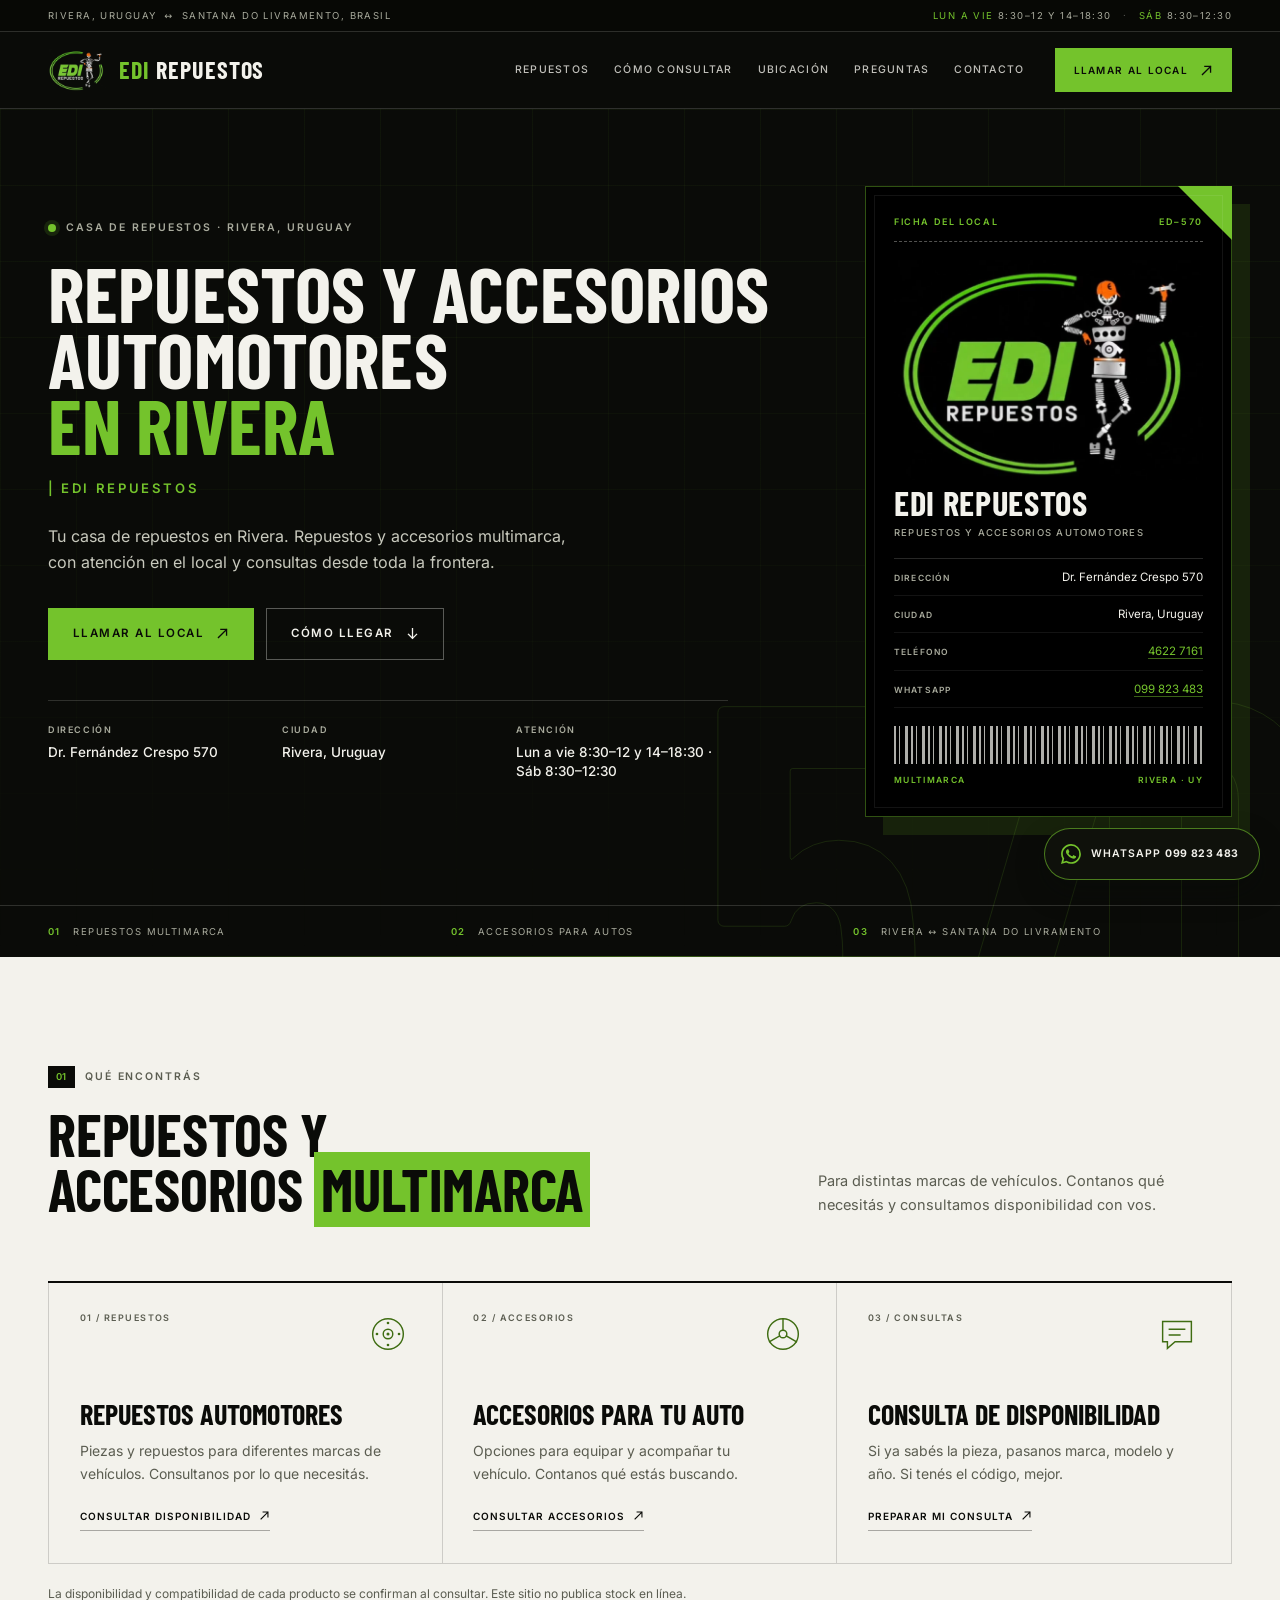
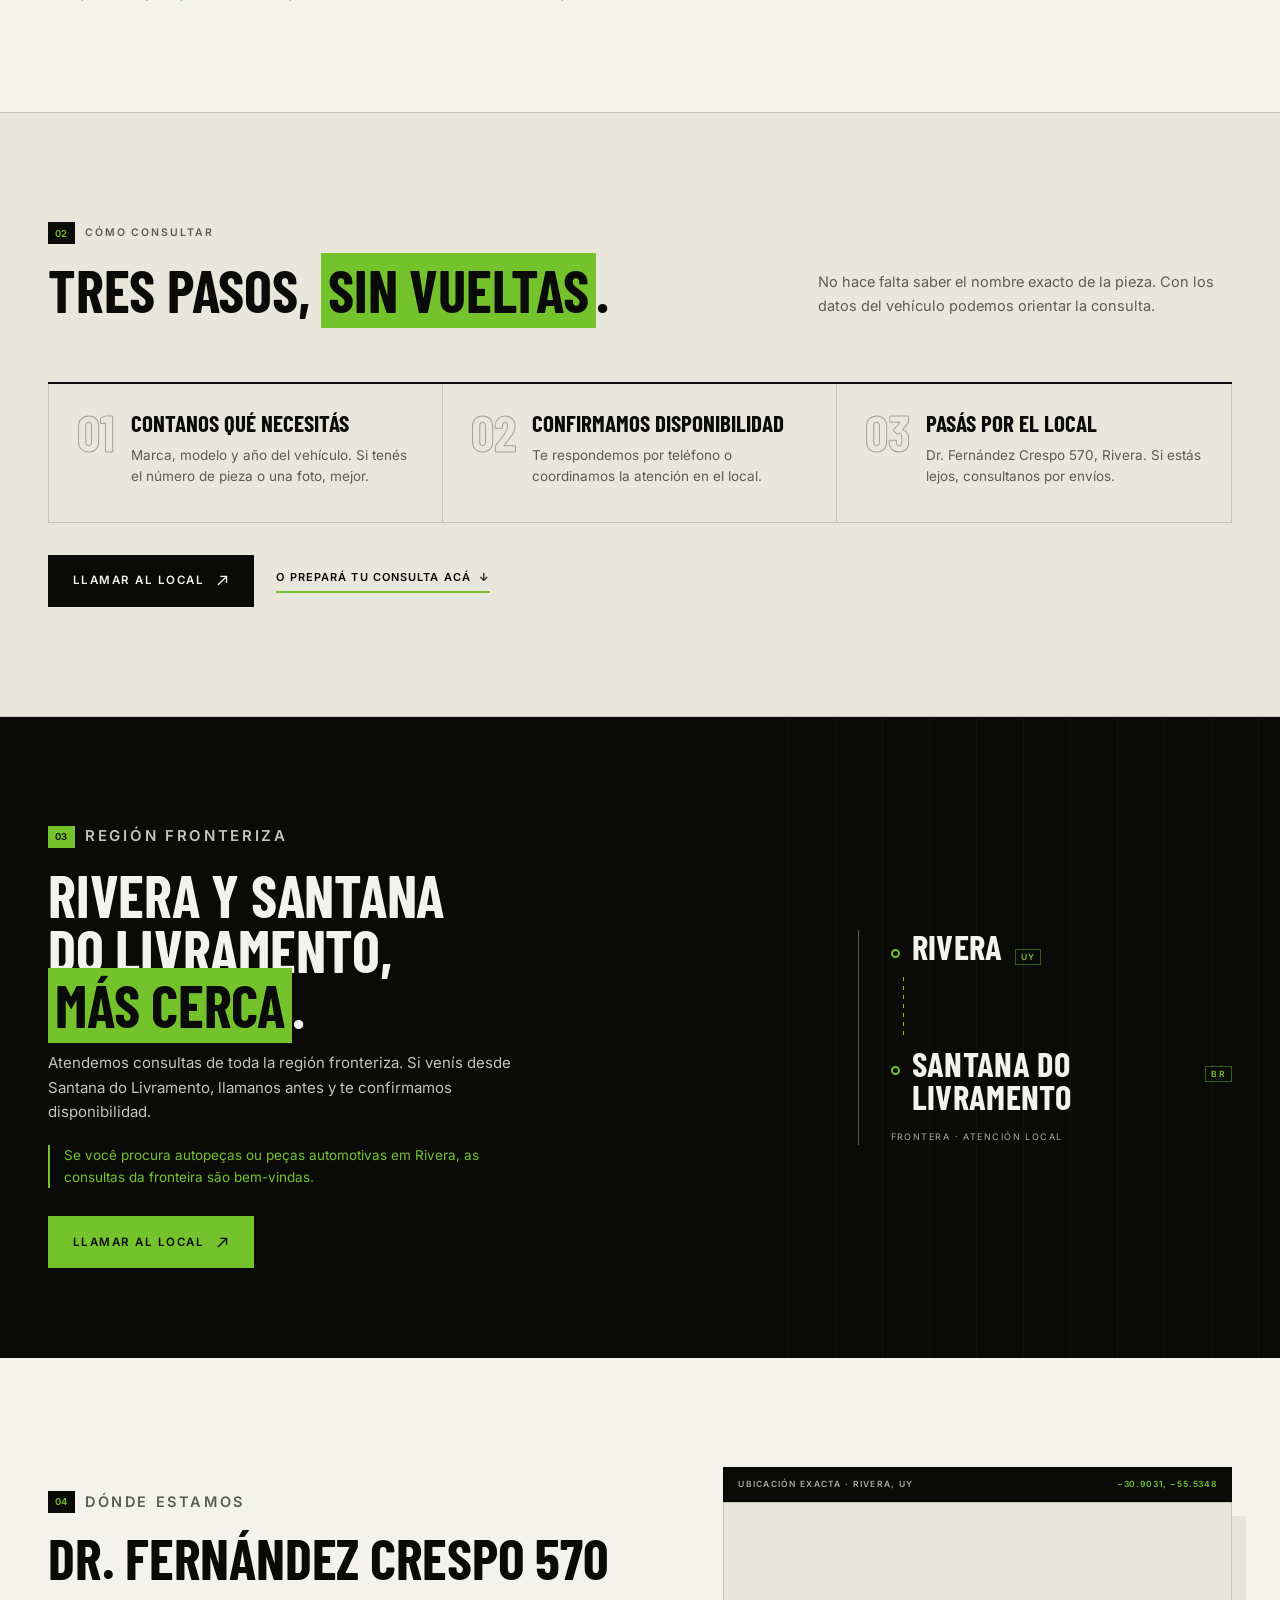
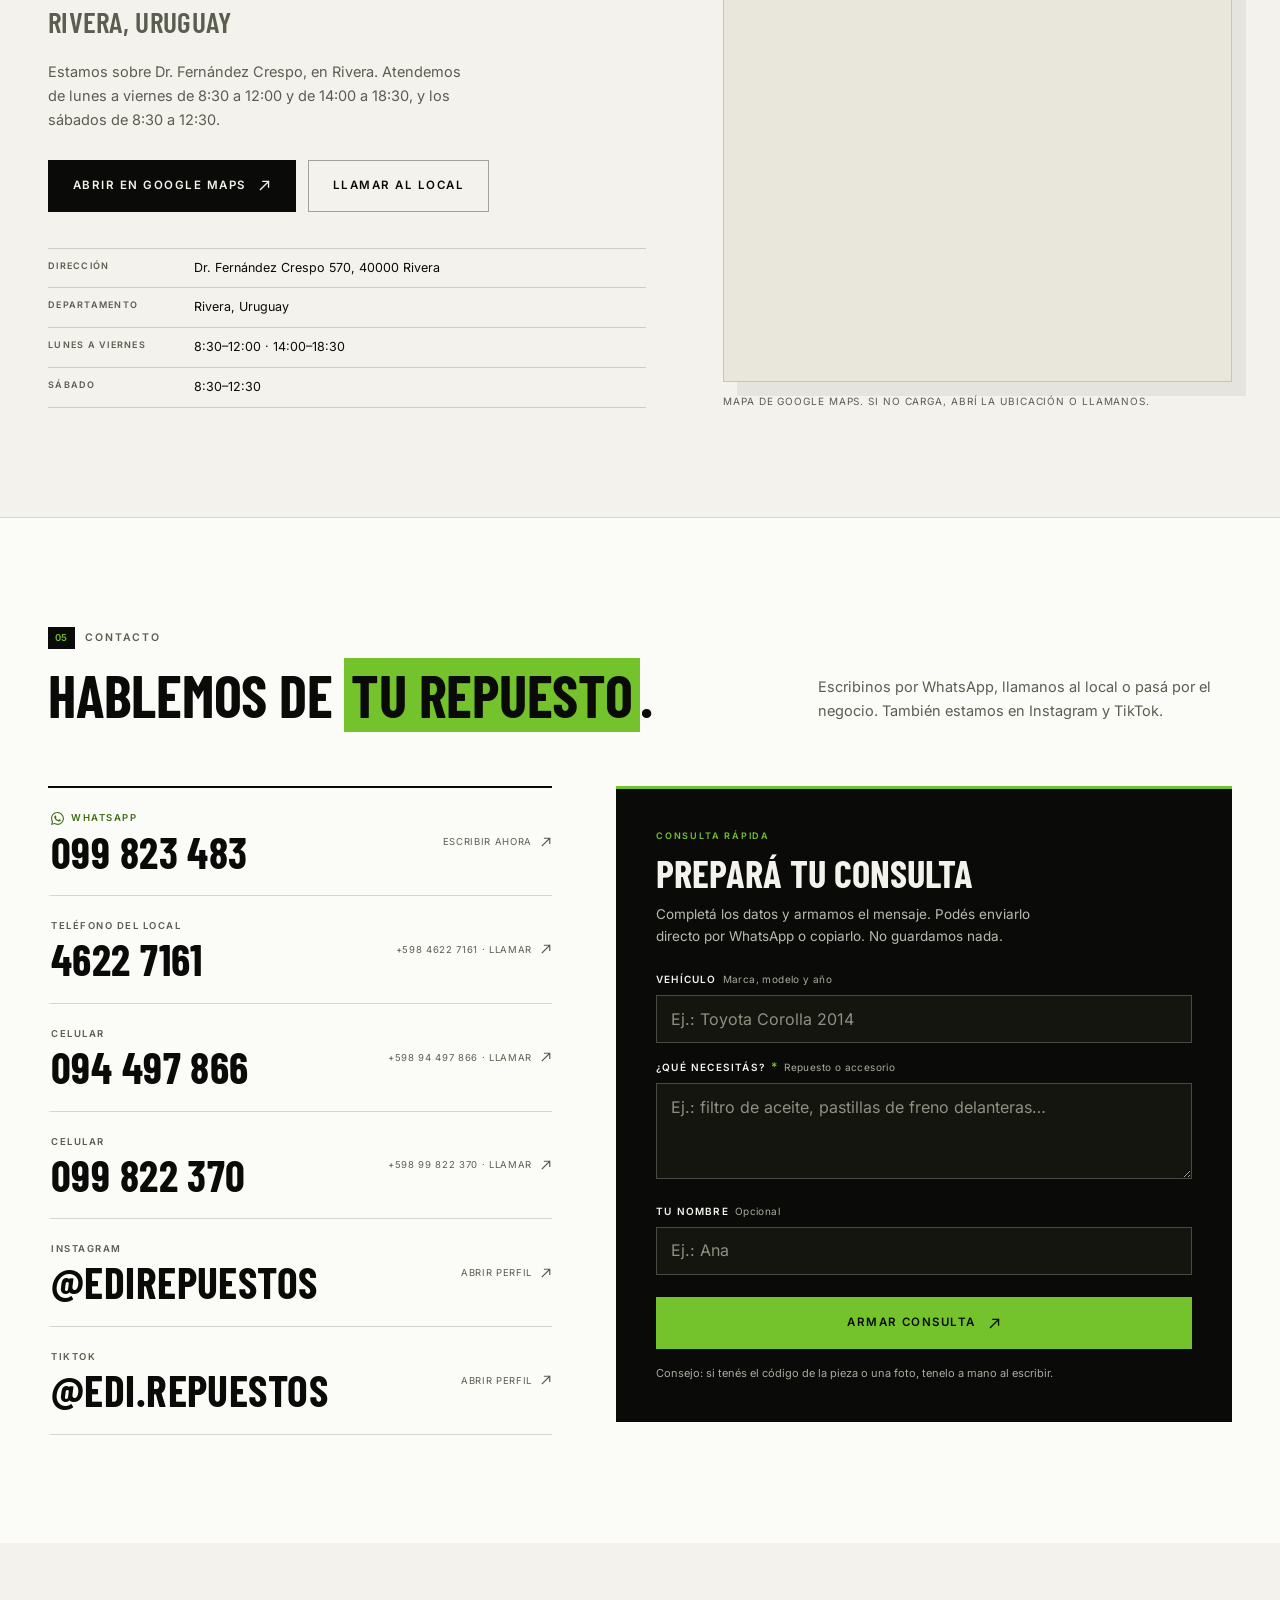
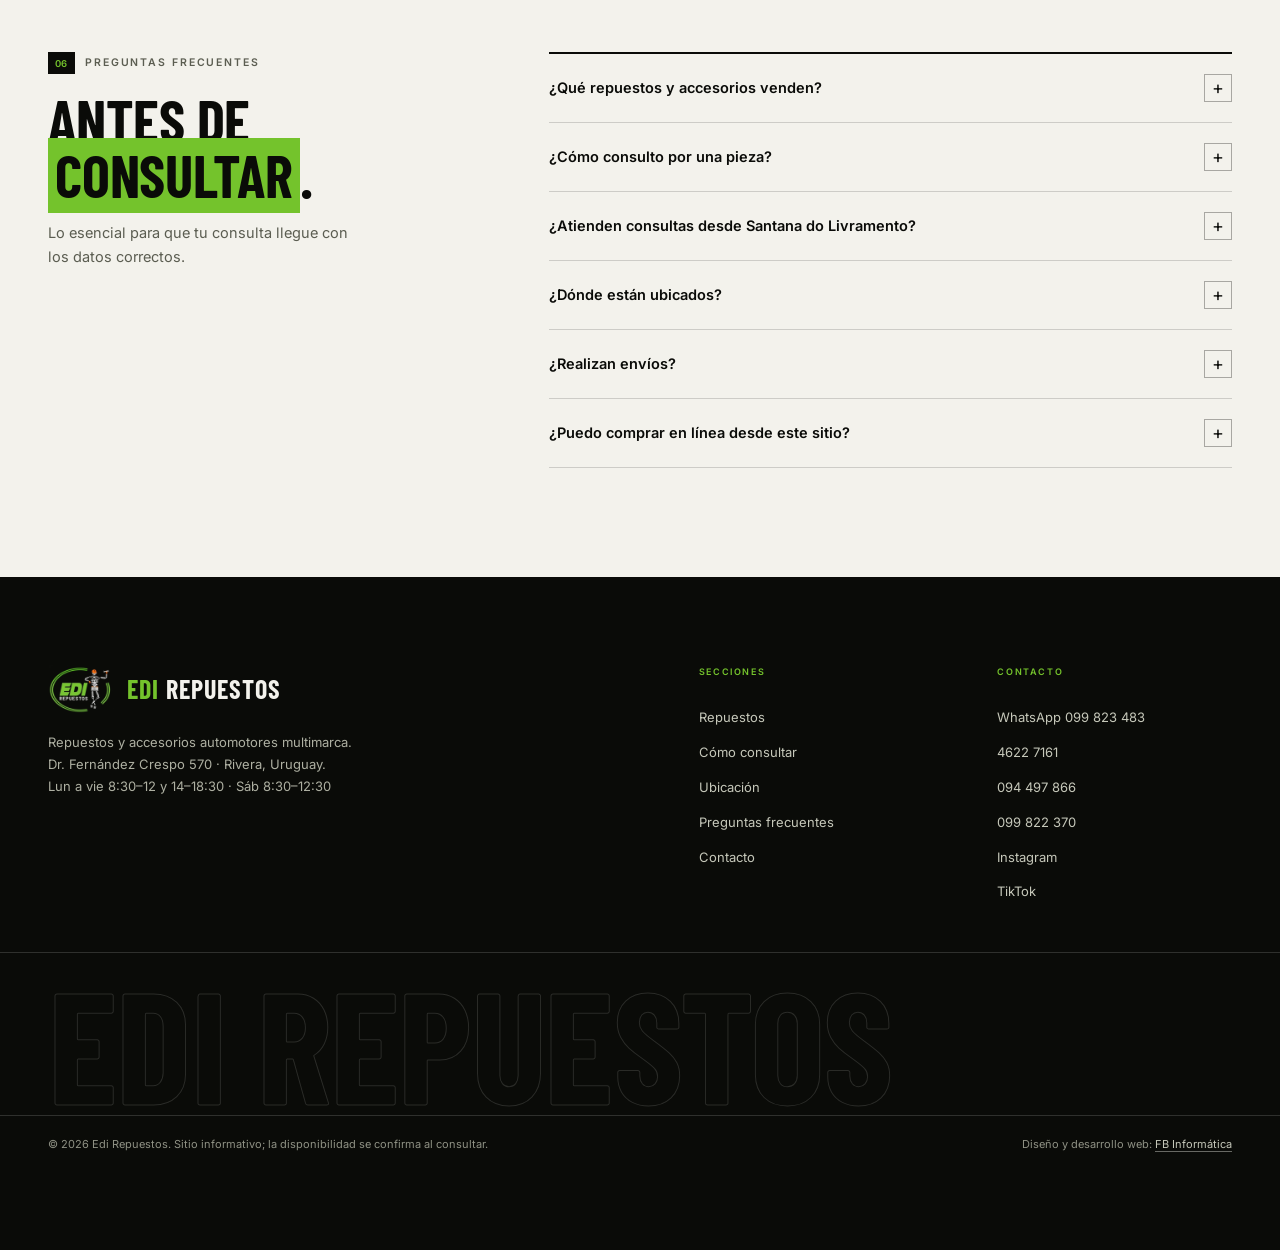
==== index.html @ 82bd3372 "Sitio Edi Repuestos: una pagina, datos confirmados, WhatsApp y mapa" ====
<!doctype html>
<html lang="es-UY">
<head>
  <meta charset="utf-8">
  <meta name="viewport" content="width=device-width, initial-scale=1">

  <!-- PENDIENTE ANTES DE PUBLICAR: reemplazar https://edirepuestos.com por el dominio definitivo
       en canonical, Open Graph, JSON-LD, robots.txt y sitemap.xml. -->
  <title>Edi Repuestos | Repuestos Automotores en Rivera, Uruguay</title>
  <meta name="description" content="Edi Repuestos: repuestos y accesorios automotores multimarca en Rivera, Uruguay. Visitanos en Dr. Fernández Crespo 570 o consultanos por teléfono.">
  <link rel="canonical" href="https://edirepuestos.com/">
  <meta name="robots" content="index, follow, max-image-preview:large">
  <meta name="theme-color" content="#0a0b08">

  <meta property="og:type" content="website">
  <meta property="og:site_name" content="Edi Repuestos">
  <meta property="og:locale" content="es_UY">
  <meta property="og:title" content="Edi Repuestos | Repuestos Automotores en Rivera, Uruguay">
  <meta property="og:description" content="Repuestos y accesorios automotores multimarca en Rivera. Consultanos por disponibilidad y visitanos en Dr. Fernández Crespo 570.">
  <meta property="og:url" content="https://edirepuestos.com/">
  <meta property="og:image" content="https://edirepuestos.com/assets/img/og-edirepuestos.jpg">
  <meta property="og:image:width" content="1200">
  <meta property="og:image:height" content="630">
  <meta property="og:image:alt" content="Edi Repuestos, repuestos y accesorios automotores en Rivera, Uruguay">
  <meta name="twitter:card" content="summary_large_image">
  <meta name="twitter:title" content="Edi Repuestos | Repuestos Automotores en Rivera, Uruguay">
  <meta name="twitter:description" content="Repuestos y accesorios automotores multimarca en Rivera. Dr. Fernández Crespo 570. Consultanos por disponibilidad.">
  <meta name="twitter:image" content="https://edirepuestos.com/assets/img/og-edirepuestos.jpg">

  <link rel="icon" href="assets/img/favicon.svg" type="image/svg+xml">
  <link rel="icon" href="assets/img/favicon-32.png" sizes="32x32" type="image/png">
  <link rel="apple-touch-icon" href="assets/img/apple-touch-icon.png">

  <link rel="preload" href="assets/fonts/barlow-condensed-700.woff2" as="font" type="font/woff2" crossorigin>
  <link rel="preload" href="assets/fonts/inter-variable.woff2" as="font" type="font/woff2" crossorigin>
  <link rel="stylesheet" href="assets/css/styles.css">
  <noscript>
    <style>
      @media (max-width: 980px) {
        .nav-toggle { display: none !important; }
        .site-nav {
          position: static;
          display: flex !important;
          flex-direction: column;
          align-items: stretch;
          gap: 12px;
          max-height: none;
          padding: 0 0 14px;
          border: 0;
          background: transparent;
        }
        .nav-list { flex-direction: row; flex-wrap: wrap; gap: 0 18px; }
        .nav-list a { padding: 8px 0; border: 0; font-size: 11px; }
        .nav-cta { display: none; }
      }
    </style>
  </noscript>

  <script type="application/ld+json">
  {
    "@context": "https://schema.org",
    "@graph": [
      {
        "@type": "AutoPartsStore",
        "@id": "https://edirepuestos.com/#local",
        "name": "Edi Repuestos",
        "description": "Tienda de repuestos y accesorios automotores multimarca en Rivera, Uruguay.",
        "url": "https://edirepuestos.com/",
        "logo": "https://edirepuestos.com/assets/img/edi-logo-square.png",
        "image": "https://edirepuestos.com/assets/img/og-edirepuestos.jpg",
        "telephone": "+59846227161",
        "contactPoint": [
          {
            "@type": "ContactPoint",
            "contactType": "sales",
            "telephone": "+59899823483",
            "availableLanguage": ["es", "pt"]
          }
        ],
        "address": {
          "@type": "PostalAddress",
          "streetAddress": "Dr. Fernández Crespo 570",
          "addressLocality": "Rivera",
          "addressRegion": "Rivera",
          "postalCode": "40000",
          "addressCountry": "UY"
        },
        "areaServed": [
          { "@type": "City", "name": "Rivera" },
          { "@type": "City", "name": "Santana do Livramento" }
        ],
        "openingHoursSpecification": [
          {
            "@type": "OpeningHoursSpecification",
            "dayOfWeek": ["Monday", "Tuesday", "Wednesday", "Thursday", "Friday"],
            "opens": "08:30",
            "closes": "12:00"
          },
          {
            "@type": "OpeningHoursSpecification",
            "dayOfWeek": ["Monday", "Tuesday", "Wednesday", "Thursday", "Friday"],
            "opens": "14:00",
            "closes": "18:30"
          },
          {
            "@type": "OpeningHoursSpecification",
            "dayOfWeek": "Saturday",
            "opens": "08:30",
            "closes": "12:30"
          }
        ],
        "sameAs": [
          "https://www.instagram.com/edirepuestos/",
          "https://www.tiktok.com/@edi.repuestos"
        ],
        "hasMap": "https://www.google.com/maps/place/Edi+Repuestos/@-30.90309,-55.5351362,19z/data=!4m6!3m5!1s0x95a9ff2d2af20ed5:0x6f6b1f5be98f7fb8!8m2!3d-30.9030643!4d-55.534799!16s%2Fg%2F11j495sxrj?entry=ttu&g_ep=EgoyMDI2MTExMC4wIKXMDSoASAFQAw%3D%3D",
        "geo": {
          "@type": "GeoCoordinates",
          "latitude": -30.9030643,
          "longitude": -55.534799
        }
      },
      {
        "@type": "WebSite",
        "@id": "https://edirepuestos.com/#sitio",
        "url": "https://edirepuestos.com/",
        "name": "Edi Repuestos",
        "inLanguage": "es-UY",
        "publisher": { "@id": "https://edirepuestos.com/#local" }
      },
      {
        "@type": "FAQPage",
        "@id": "https://edirepuestos.com/#preguntas",
        "mainEntity": [
          {
            "@type": "Question",
            "name": "¿Qué repuestos y accesorios venden?",
            "acceptedAnswer": {
              "@type": "Answer",
              "text": "Repuestos y accesorios automotores multimarca para distintas marcas de vehículos. La disponibilidad de cada artículo se confirma al consultar."
            }
          },
          {
            "@type": "Question",
            "name": "¿Cómo consulto por una pieza?",
            "acceptedAnswer": {
              "@type": "Answer",
              "text": "Escribinos por WhatsApp al 099 823 483 o llamá al 4622 7161. Si podés, tené a mano la marca, el modelo y el año del vehículo, y el número de pieza si lo tenés."
            }
          },
          {
            "@type": "Question",
            "name": "¿Atienden consultas desde Santana do Livramento?",
            "acceptedAnswer": {
              "@type": "Answer",
              "text": "Sí. Atendemos consultas de Rivera y de la región fronteriza con Santana do Livramento. Podés escribirnos por WhatsApp al 099 823 483, llamarnos o hacerlo por Instagram."
            }
          },
          {
            "@type": "Question",
            "name": "¿Dónde están ubicados?",
            "acceptedAnswer": {
              "@type": "Answer",
              "text": "En Dr. Fernández Crespo 570, Rivera, Uruguay. Podés abrir la ubicación en Google Maps desde esta página. Atendemos de lunes a viernes de 8:30 a 12:00 y de 14:00 a 18:30, y los sábados de 8:30 a 12:30."
            }
          },
          {
            "@type": "Question",
            "name": "¿Realizan envíos?",
            "acceptedAnswer": {
              "@type": "Answer",
              "text": "Consultanos por envíos según tu localidad. Si estás fuera de Rivera, escribinos o llamanos para coordinar."
            }
          },
          {
            "@type": "Question",
            "name": "¿Puedo comprar en línea desde este sitio?",
            "acceptedAnswer": {
              "@type": "Answer",
              "text": "Este sitio es informativo. No procesamos pagos en línea: las consultas y la compra se coordinan directamente con el local."
            }
          }
        ]
      }
    ]
  }
  </script>
</head>
<body>
  <a class="skip-link" href="#contenido">Saltar al contenido</a>

  <header class="site-header" id="top">
    <div class="header-bar">
      <div class="container header-bar-inner">
        <p>Rivera, Uruguay <span aria-hidden="true">↔</span> Santana do Livramento, Brasil</p>
        <p class="header-bar-hours">
          <span class="header-bar-label">Lun a vie</span> 8:30–12 y 14–18:30
          <span class="header-bar-sep" aria-hidden="true">·</span>
          <span class="header-bar-label">Sáb</span> 8:30–12:30
        </p>
      </div>
    </div>

    <div class="container header-main">
      <a class="brand" href="#top" aria-label="Edi Repuestos, ir al inicio">
        <img class="brand-logo" src="assets/img/edi-logo-320.webp" alt="" width="320" height="228">
        <span class="brand-word"><strong>EDI</strong> REPUESTOS</span>
      </a>

      <button class="nav-toggle" type="button" aria-expanded="false" aria-controls="nav-principal">
        <span>Menú</span>
        <span class="nav-toggle-icon" aria-hidden="true"><i></i><i></i><i></i></span>
      </button>

      <nav class="site-nav" id="nav-principal" aria-label="Navegación principal" data-open="false">
        <ul class="nav-list">
          <li><a href="#repuestos">Repuestos</a></li>
          <li><a href="#como-consultar">Cómo consultar</a></li>
          <li><a href="#ubicacion">Ubicación</a></li>
          <li><a href="#preguntas">Preguntas</a></li>
          <li><a href="#contacto">Contacto</a></li>
        </ul>
        <a class="btn btn-primary nav-cta" href="tel:+59846227161">
          Llamar al local
          <svg class="icon-arrow" viewBox="0 0 16 16" aria-hidden="true"><path d="M3 13 13 3M6 3h7v7" fill="none" stroke="currentColor" stroke-width="1.6" stroke-linecap="square"/></svg>
        </a>
      </nav>
    </div>
  </header>

  <main id="contenido">
    <section class="hero" aria-labelledby="hero-title">
      <span class="hero-number" aria-hidden="true">570</span>

      <div class="container hero-inner">
        <div class="hero-copy">
          <p class="kicker kicker--light hero-eyebrow"><span class="dot" aria-hidden="true"></span> Casa de repuestos · Rivera, Uruguay</p>

          <h1 id="hero-title" class="hero-title">
            <span class="h1-line">Repuestos y accesorios automotores</span>
            <span class="h1-line h1-line--accent">en Rivera</span>
            <span class="h1-brand">| Edi Repuestos</span>
          </h1>

          <p class="hero-lede">Tu casa de repuestos en Rivera. Repuestos y accesorios multimarca, con atención en el local y consultas desde toda la frontera.</p>

          <div class="hero-actions">
            <a class="btn btn-primary" href="tel:+59846227161">
              Llamar al local
              <svg class="icon-arrow" viewBox="0 0 16 16" aria-hidden="true"><path d="M3 13 13 3M6 3h7v7" fill="none" stroke="currentColor" stroke-width="1.6" stroke-linecap="square"/></svg>
            </a>
            <a class="btn btn-ghost" href="#ubicacion">
              Cómo llegar
              <svg class="icon-arrow" viewBox="0 0 16 16" aria-hidden="true"><path d="M8 2v12M3 9l5 5 5-5" fill="none" stroke="currentColor" stroke-width="1.6" stroke-linecap="square"/></svg>
            </a>
          </div>

          <dl class="hero-facts">
            <div>
              <dt>Dirección</dt>
              <dd>Dr. Fernández Crespo 570</dd>
            </div>
            <div>
              <dt>Ciudad</dt>
              <dd>Rivera, Uruguay</dd>
            </div>
            <div>
              <dt>Atención</dt>
              <dd>Lun a vie 8:30–12 y 14–18:30 · Sáb 8:30–12:30</dd>
            </div>
          </dl>
        </div>

        <aside class="hero-card" aria-label="Ficha del local">
          <div class="card-head">
            <span>Ficha del local</span>
            <span>ED–570</span>
          </div>

          <img class="card-logo" src="assets/img/edi-logo-640.webp" alt="Edi Repuestos" width="640" height="455">

          <p class="card-name">Edi Repuestos</p>
          <p class="card-role">Repuestos y accesorios automotores</p>

          <dl class="card-data">
            <div><dt>Dirección</dt><dd>Dr. Fernández Crespo 570</dd></div>
            <div><dt>Ciudad</dt><dd>Rivera, Uruguay</dd></div>
            <div><dt>Teléfono</dt><dd><a href="tel:+59846227161">4622 7161</a></dd></div>
            <div><dt>WhatsApp</dt><dd><a href="https://wa.me/59899823483" target="_blank" rel="noopener noreferrer">099 823 483</a></dd></div>
          </dl>

          <div class="barcode" aria-hidden="true"></div>
          <div class="card-foot">
            <span>Multimarca</span>
            <span>Rivera · UY</span>
          </div>
        </aside>
      </div>

      <div class="container hero-strip">
        <span><b>01</b> Repuestos multimarca</span>
        <span><b>02</b> Accesorios para autos</span>
        <span><b>03</b> Rivera ↔ Santana do Livramento</span>
      </div>
    </section>

    <section class="section products" id="repuestos" aria-labelledby="repuestos-title">
      <div class="container">
        <header class="section-head">
          <div>
            <p class="kicker"><span>01</span> Qué encontrás</p>
            <h2 id="repuestos-title">Repuestos y accesorios <span class="mark">multimarca</span></h2>
          </div>
          <p class="section-intro">Para distintas marcas de vehículos. Contanos qué necesitás y consultamos disponibilidad con vos.</p>
        </header>

        <div class="product-grid">
          <article class="product-card">
            <div class="product-top">
              <span class="product-index">01 / Repuestos</span>
              <svg class="product-icon" viewBox="0 0 48 48" aria-hidden="true">
                <circle cx="24" cy="24" r="16" fill="none" stroke="currentColor" stroke-width="1.5"/>
                <circle cx="24" cy="24" r="5" fill="none" stroke="currentColor" stroke-width="1.5"/>
                <circle cx="24" cy="24" r="1.6" fill="currentColor"/>
                <circle cx="24" cy="12.5" r="1.4" fill="currentColor"/>
                <circle cx="24" cy="35.5" r="1.4" fill="currentColor"/>
                <circle cx="12.5" cy="24" r="1.4" fill="currentColor"/>
                <circle cx="35.5" cy="24" r="1.4" fill="currentColor"/>
              </svg>
            </div>
            <h3>Repuestos automotores</h3>
            <p>Piezas y repuestos para diferentes marcas de vehículos. Consultanos por lo que necesitás.</p>
            <a class="card-link" href="#consulta">Consultar disponibilidad
              <svg class="icon-arrow" viewBox="0 0 16 16" aria-hidden="true"><path d="M3 13 13 3M6 3h7v7" fill="none" stroke="currentColor" stroke-width="1.6" stroke-linecap="square"/></svg>
            </a>
          </article>

          <article class="product-card">
            <div class="product-top">
              <span class="product-index">02 / Accesorios</span>
              <svg class="product-icon" viewBox="0 0 48 48" aria-hidden="true">
                <circle cx="24" cy="24" r="16" fill="none" stroke="currentColor" stroke-width="1.5"/>
                <circle cx="24" cy="24" r="4" fill="none" stroke="currentColor" stroke-width="1.5"/>
                <path d="M24 20V8M20.5 26 10 32M27.5 26 38 32" fill="none" stroke="currentColor" stroke-width="1.5" stroke-linecap="square"/>
              </svg>
            </div>
            <h3>Accesorios para tu auto</h3>
            <p>Opciones para equipar y acompañar tu vehículo. Contanos qué estás buscando.</p>
            <a class="card-link" href="#consulta">Consultar accesorios
              <svg class="icon-arrow" viewBox="0 0 16 16" aria-hidden="true"><path d="M3 13 13 3M6 3h7v7" fill="none" stroke="currentColor" stroke-width="1.6" stroke-linecap="square"/></svg>
            </a>
          </article>

          <article class="product-card">
            <div class="product-top">
              <span class="product-index">03 / Consultas</span>
              <svg class="product-icon" viewBox="0 0 48 48" aria-hidden="true">
                <path d="M9 11h30v21H22l-8 7v-7H9z" fill="none" stroke="currentColor" stroke-width="1.5" stroke-linejoin="miter"/>
                <path d="M16 19h16M16 25h11" fill="none" stroke="currentColor" stroke-width="1.5" stroke-linecap="square"/>
              </svg>
            </div>
            <h3>Consulta de disponibilidad</h3>
            <p>Si ya sabés la pieza, pasanos marca, modelo y año. Si tenés el código, mejor.</p>
            <a class="card-link" href="#consulta">Preparar mi consulta
              <svg class="icon-arrow" viewBox="0 0 16 16" aria-hidden="true"><path d="M3 13 13 3M6 3h7v7" fill="none" stroke="currentColor" stroke-width="1.6" stroke-linecap="square"/></svg>
            </a>
          </article>
        </div>

        <p class="note">La disponibilidad y compatibilidad de cada producto se confirman al consultar. Este sitio no publica stock en línea.</p>
      </div>
    </section>

    <section class="section how" id="como-consultar" aria-labelledby="como-title">
      <div class="container">
        <header class="section-head">
          <div>
            <p class="kicker"><span>02</span> Cómo consultar</p>
            <h2 id="como-title">Tres pasos, <span class="mark">sin vueltas</span>.</h2>
          </div>
          <p class="section-intro">No hace falta saber el nombre exacto de la pieza. Con los datos del vehículo podemos orientar la consulta.</p>
        </header>

        <ol class="steps">
          <li class="step">
            <span class="step-num" aria-hidden="true">01</span>
            <div>
              <h3>Contanos qué necesitás</h3>
              <p>Marca, modelo y año del vehículo. Si tenés el número de pieza o una foto, mejor.</p>
            </div>
          </li>
          <li class="step">
            <span class="step-num" aria-hidden="true">02</span>
            <div>
              <h3>Confirmamos disponibilidad</h3>
              <p>Te respondemos por teléfono o coordinamos la atención en el local.</p>
            </div>
          </li>
          <li class="step">
            <span class="step-num" aria-hidden="true">03</span>
            <div>
              <h3>Pasás por el local</h3>
              <p>Dr. Fernández Crespo 570, Rivera. Si estás lejos, consultanos por envíos.</p>
            </div>
          </li>
        </ol>

        <div class="how-actions">
          <a class="btn btn-dark" href="tel:+59846227161">
            Llamar al local
            <svg class="icon-arrow" viewBox="0 0 16 16" aria-hidden="true"><path d="M3 13 13 3M6 3h7v7" fill="none" stroke="currentColor" stroke-width="1.6" stroke-linecap="square"/></svg>
          </a>
          <a class="text-link" href="#consulta">O prepará tu consulta acá <span aria-hidden="true">↓</span></a>
        </div>
      </div>
    </section>

    <section class="band" aria-labelledby="band-title">
      <div class="container band-grid">
        <div class="band-copy">
          <p class="kicker kicker--light"><span>03</span> Región fronteriza</p>
          <h2 id="band-title">Rivera y Santana do Livramento, <span class="mark">más cerca</span>.</h2>
          <p>Atendemos consultas de toda la región fronteriza. Si venís desde Santana do Livramento, llamanos antes y te confirmamos disponibilidad.</p>
          <p class="pt-line" lang="pt">Se você procura autopeças ou peças automotivas em Rivera, as consultas da fronteira são bem-vindas.</p>
          <a class="btn btn-primary" href="tel:+59846227161">
            Llamar al local
            <svg class="icon-arrow" viewBox="0 0 16 16" aria-hidden="true"><path d="M3 13 13 3M6 3h7v7" fill="none" stroke="currentColor" stroke-width="1.6" stroke-linecap="square"/></svg>
          </a>
        </div>

        <div class="route" aria-hidden="true">
          <span class="route-city">Rivera<small>UY</small></span>
          <span class="route-line"><i></i></span>
          <span class="route-city">Santana do Livramento<small>BR</small></span>
          <span class="route-note">Frontera · atención local</span>
        </div>
      </div>
    </section>

    <section class="section location" id="ubicacion" aria-labelledby="ubicacion-title">
      <div class="container location-grid">
        <div class="location-copy">
          <p class="kicker"><span>04</span> Dónde estamos</p>
          <h2 id="ubicacion-title">Dr. Fernández Crespo 570<br><span class="h2-sub">Rivera, Uruguay</span></h2>
          <p>Estamos sobre Dr. Fernández Crespo, en Rivera. Atendemos de lunes a viernes de 8:30 a 12:00 y de 14:00 a 18:30, y los sábados de 8:30 a 12:30.</p>

          <div class="location-actions">
            <a class="btn btn-dark" href="https://www.google.com/maps/place/Edi+Repuestos/@-30.90309,-55.5351362,19z/data=!4m6!3m5!1s0x95a9ff2d2af20ed5:0x6f6b1f5be98f7fb8!8m2!3d-30.9030643!4d-55.534799!16s%2Fg%2F11j495sxrj?entry=ttu&amp;g_ep=EgoyMDI2MTExMC4wIKXMDSoASAFQAw%3D%3D" target="_blank" rel="noopener noreferrer">
              Abrir en Google Maps
              <svg class="icon-arrow" viewBox="0 0 16 16" aria-hidden="true"><path d="M3 13 13 3M6 3h7v7" fill="none" stroke="currentColor" stroke-width="1.6" stroke-linecap="square"/></svg>
            </a>
            <a class="btn btn-outline-dark" href="tel:+59846227161">Llamar al local</a>
          </div>

          <dl class="location-meta">
            <div><dt>Dirección</dt><dd>Dr. Fernández Crespo 570, 40000 Rivera</dd></div>
            <div><dt>Departamento</dt><dd>Rivera, Uruguay</dd></div>
            <div><dt>Lunes a viernes</dt><dd>8:30–12:00 · 14:00–18:30</dd></div>
            <div><dt>Sábado</dt><dd>8:30–12:30</dd></div>
          </dl>
        </div>

        <figure class="map">
          <div class="map-head">
            <span>Ubicación exacta · Rivera, UY</span>
            <span>−30.9031, −55.5348</span>
          </div>
          <div class="map-frame">
            <iframe
              src="https://www.google.com/maps/embed?pb=!1m18!1m12!1m3!1d855.8531434161057!2d-55.535136191154805!3d-30.903090048693723!2m3!1f0!2f0!3f0!3m2!1i1024!2i768!4f13.1!3m3!1m2!1s0x95a9ff2d2af20ed5%3A0x6f6b1f5be98f7fb8!2sEdi%20Repuestos!5e0!3m2!1ses!2suy!4v1794836018141!5m2!1ses!2suy"
              title="Mapa de Edi Repuestos en Dr. Fernández Crespo 570, Rivera"
              loading="lazy"
              referrerpolicy="strict-origin-when-cross-origin"
              allowfullscreen></iframe>
          </div>
          <figcaption>Mapa de Google Maps. Si no carga, abrí la ubicación o llamanos.</figcaption>
        </figure>
      </div>
    </section>

    <section class="section contact" id="contacto" aria-labelledby="contacto-title">
      <div class="container">
        <header class="section-head">
          <div>
            <p class="kicker"><span>05</span> Contacto</p>
            <h2 id="contacto-title">Hablemos de <span class="mark">tu repuesto</span>.</h2>
          </div>
          <p class="section-intro">Escribinos por WhatsApp, llamanos al local o pasá por el negocio. También estamos en Instagram y TikTok.</p>
        </header>

        <div class="contact-grid">
          <div class="channels">
            <a class="channel channel--wa" href="https://wa.me/59899823483?text=Hola%2C%20vengo%20de%20la%20web%20de%20Edi%20Repuestos.%20Quisiera%20consultar%20por%20un%20repuesto." target="_blank" rel="noopener noreferrer">
              <span class="channel-label">
                <svg class="wa-icon" viewBox="0 0 16 16" aria-hidden="true"><path d="M13.601 2.326A7.854 7.854 0 0 0 7.994 0C3.627 0 .068 3.558.064 7.926c0 1.399.366 2.76 1.057 3.965L0 16l4.204-1.102a7.933 7.933 0 0 0 3.79.965h.004c4.368 0 7.926-3.558 7.93-7.93A7.898 7.898 0 0 0 13.6 2.326zM7.994 14.521a6.573 6.573 0 0 1-3.356-.92l-.24-.144-2.494.654.666-2.433-.156-.251a6.56 6.56 0 0 1-1.007-3.505c0-3.626 2.957-6.584 6.591-6.584a6.56 6.56 0 0 1 4.66 1.931 6.557 6.557 0 0 1 1.928 4.66c-.004 3.639-2.961 6.592-6.592 6.592zm3.615-4.934c-.197-.099-1.17-.578-1.353-.646-.182-.065-.315-.099-.445.099-.133.197-.513.646-.627.775-.114.133-.232.148-.43.05-.197-.1-.836-.308-1.592-.985-.59-.525-.985-1.175-1.103-1.372-.114-.198-.011-.304.088-.403.087-.088.197-.232.296-.346.1-.114.133-.198.198-.33.065-.134.034-.248-.015-.347-.05-.099-.445-1.076-.612-1.47-.16-.389-.323-.335-.445-.34-.114-.007-.247-.007-.38-.007a.729.729 0 0 0-.529.247c-.182.198-.691.677-.691 1.654 0 .977.71 1.916.81 2.049.098.133 1.394 2.132 3.383 2.992.47.205.84.326 1.129.418.475.152.904.129 1.246.08.38-.058 1.171-.48 1.338-.943.164-.464.164-.86.114-.943-.049-.084-.182-.133-.38-.232z"/></svg>
                WhatsApp
              </span>
              <strong class="channel-value">099 823 483</strong>
              <span class="channel-meta">Escribir ahora
                <svg class="icon-arrow" viewBox="0 0 16 16" aria-hidden="true"><path d="M3 13 13 3M6 3h7v7" fill="none" stroke="currentColor" stroke-width="1.6" stroke-linecap="square"/></svg>
              </span>
            </a>

            <a class="channel" href="tel:+59846227161">
              <span class="channel-label">Teléfono del local</span>
              <strong class="channel-value">4622 7161</strong>
              <span class="channel-meta">+598 4622 7161 · Llamar
                <svg class="icon-arrow" viewBox="0 0 16 16" aria-hidden="true"><path d="M3 13 13 3M6 3h7v7" fill="none" stroke="currentColor" stroke-width="1.6" stroke-linecap="square"/></svg>
              </span>
            </a>

            <a class="channel" href="tel:+59894497866">
              <span class="channel-label">Celular</span>
              <strong class="channel-value">094 497 866</strong>
              <span class="channel-meta">+598 94 497 866 · Llamar
                <svg class="icon-arrow" viewBox="0 0 16 16" aria-hidden="true"><path d="M3 13 13 3M6 3h7v7" fill="none" stroke="currentColor" stroke-width="1.6" stroke-linecap="square"/></svg>
              </span>
            </a>

            <a class="channel" href="tel:+59899822370">
              <span class="channel-label">Celular</span>
              <strong class="channel-value">099 822 370</strong>
              <span class="channel-meta">+598 99 822 370 · Llamar
                <svg class="icon-arrow" viewBox="0 0 16 16" aria-hidden="true"><path d="M3 13 13 3M6 3h7v7" fill="none" stroke="currentColor" stroke-width="1.6" stroke-linecap="square"/></svg>
              </span>
            </a>

            <a class="channel" href="https://www.instagram.com/edirepuestos/" target="_blank" rel="noopener noreferrer">
              <span class="channel-label">Instagram</span>
              <strong class="channel-value">@edirepuestos</strong>
              <span class="channel-meta">Abrir perfil
                <svg class="icon-arrow" viewBox="0 0 16 16" aria-hidden="true"><path d="M3 13 13 3M6 3h7v7" fill="none" stroke="currentColor" stroke-width="1.6" stroke-linecap="square"/></svg>
              </span>
            </a>

            <a class="channel" href="https://www.tiktok.com/@edi.repuestos" target="_blank" rel="noopener noreferrer">
              <span class="channel-label">TikTok</span>
              <strong class="channel-value">@edi.repuestos</strong>
              <span class="channel-meta">Abrir perfil
                <svg class="icon-arrow" viewBox="0 0 16 16" aria-hidden="true"><path d="M3 13 13 3M6 3h7v7" fill="none" stroke="currentColor" stroke-width="1.6" stroke-linecap="square"/></svg>
              </span>
            </a>
          </div>

          <div class="builder" id="consulta">
            <p class="builder-tag">Consulta rápida</p>
            <h3>Prepará tu consulta</h3>
            <p class="builder-copy">Completá los datos y armamos el mensaje. Podés enviarlo directo por WhatsApp o copiarlo. No guardamos nada.</p>

            <form id="consulta-form">
              <div class="field">
                <label for="vehiculo">Vehículo <span class="label-hint">Marca, modelo y año</span></label>
                <input id="vehiculo" name="vehiculo" type="text" maxlength="120" autocomplete="off" placeholder="Ej.: Toyota Corolla 2014">
              </div>

              <div class="field">
                <label for="repuesto">¿Qué necesitás? <span class="req" aria-hidden="true">*</span> <span class="label-hint">Repuesto o accesorio</span></label>
                <textarea id="repuesto" name="repuesto" rows="3" maxlength="1000" required placeholder="Ej.: filtro de aceite, pastillas de freno delanteras…"></textarea>
              </div>

              <div class="field">
                <label for="nombre">Tu nombre <span class="label-hint">Opcional</span></label>
                <input id="nombre" name="nombre" type="text" maxlength="80" autocomplete="name" placeholder="Ej.: Ana">
              </div>

              <button class="btn btn-primary btn-block" type="submit">
                Armar consulta
                <svg class="icon-arrow" viewBox="0 0 16 16" aria-hidden="true"><path d="M3 13 13 3M6 3h7v7" fill="none" stroke="currentColor" stroke-width="1.6" stroke-linecap="square"/></svg>
              </button>
            </form>

            <div class="builder-result" id="consulta-resultado" hidden aria-live="polite">
              <label for="mensaje">Tu consulta está pronta</label>
              <textarea id="mensaje" rows="7" readonly></textarea>
              <div class="builder-actions">
                <a class="btn btn-primary" id="enviar-wa" href="https://wa.me/59899823483" target="_blank" rel="noopener noreferrer">
                  Enviar por WhatsApp
                  <svg class="icon-arrow" viewBox="0 0 16 16" aria-hidden="true"><path d="M3 13 13 3M6 3h7v7" fill="none" stroke="currentColor" stroke-width="1.6" stroke-linecap="square"/></svg>
                </a>
                <button class="btn btn-ghost" type="button" id="copiar">Copiar mensaje</button>
                <a class="btn btn-ghost" href="https://ig.me/m/edirepuestos" target="_blank" rel="noopener noreferrer">Instagram</a>
              </div>
              <p class="builder-status" id="copiar-estado" role="status"></p>
            </div>

            <p class="builder-note">Consejo: si tenés el código de la pieza o una foto, tenelo a mano al escribir.</p>
            <noscript><p class="builder-note">El formulario necesita JavaScript. Si preferís, llamanos al <a href="tel:+59846227161">4622 7161</a>.</p></noscript>
          </div>
        </div>
      </div>
    </section>

    <section class="section faq" id="preguntas" aria-labelledby="faq-title">
      <div class="container faq-grid">
        <div class="faq-head">
          <p class="kicker"><span>06</span> Preguntas frecuentes</p>
          <h2 id="faq-title">Antes de <span class="mark">consultar</span>.</h2>
          <p class="section-intro">Lo esencial para que tu consulta llegue con los datos correctos.</p>
        </div>

        <div class="faq-list">
          <details>
            <summary><span>¿Qué repuestos y accesorios venden?</span><span class="faq-icon" aria-hidden="true">+</span></summary>
            <p>Repuestos y accesorios automotores multimarca para distintas marcas de vehículos. La disponibilidad de cada artículo se confirma al consultar.</p>
          </details>

          <details>
            <summary><span>¿Cómo consulto por una pieza?</span><span class="faq-icon" aria-hidden="true">+</span></summary>
            <p>Escribinos por <a href="https://wa.me/59899823483" target="_blank" rel="noopener noreferrer">WhatsApp al 099 823 483</a> o llamá al <a href="tel:+59846227161">4622 7161</a>. Si podés, tené a mano la marca, el modelo y el año del vehículo, y el número de pieza si lo tenés.</p>
          </details>

          <details>
            <summary><span>¿Atienden consultas desde Santana do Livramento?</span><span class="faq-icon" aria-hidden="true">+</span></summary>
            <p>Sí. Atendemos consultas de Rivera y de la región fronteriza con Santana do Livramento. Podés llamarnos o escribirnos por <a href="https://www.instagram.com/edirepuestos/" target="_blank" rel="noopener noreferrer">Instagram</a>.</p>
          </details>

          <details>
            <summary><span>¿Dónde están ubicados?</span><span class="faq-icon" aria-hidden="true">+</span></summary>
            <p>En Dr. Fernández Crespo 570, Rivera, Uruguay. Podés ver el mapa en esta página o abrir la ubicación en <a href="https://www.google.com/maps/place/Edi+Repuestos/@-30.90309,-55.5351362,19z/data=!4m6!3m5!1s0x95a9ff2d2af20ed5:0x6f6b1f5be98f7fb8!8m2!3d-30.9030643!4d-55.534799!16s%2Fg%2F11j495sxrj?entry=ttu&amp;g_ep=EgoyMDI2MTExMC4wIKXMDSoASAFQAw%3D%3D" target="_blank" rel="noopener noreferrer">Google Maps</a>. Atendemos de lunes a viernes de 8:30 a 12:00 y de 14:00 a 18:30, y los sábados de 8:30 a 12:30.</p>
          </details>

          <details>
            <summary><span>¿Realizan envíos?</span><span class="faq-icon" aria-hidden="true">+</span></summary>
            <p>Consultanos por envíos según tu localidad. Si estás fuera de Rivera, escribinos o llamanos para coordinar.</p>
          </details>

          <details>
            <summary><span>¿Puedo comprar en línea desde este sitio?</span><span class="faq-icon" aria-hidden="true">+</span></summary>
            <p>Este sitio es informativo. No procesamos pagos en línea: las consultas y la compra se coordinan directamente con el local.</p>
          </details>
        </div>
      </div>
    </section>
  </main>

  <footer class="site-footer">
    <div class="container footer-top">
      <div class="footer-brand">
        <a class="footer-logo" href="#top" aria-label="Edi Repuestos, ir al inicio">
          <img src="assets/img/edi-logo-320.webp" alt="" width="320" height="228" loading="lazy">
          <span><strong>EDI</strong> REPUESTOS</span>
        </a>
        <p>Repuestos y accesorios automotores multimarca.<br>Dr. Fernández Crespo 570 · Rivera, Uruguay.<br>Lun a vie 8:30–12 y 14–18:30 · Sáb 8:30–12:30</p>
      </div>

      <nav class="footer-nav" aria-label="Navegación del pie de página">
        <p class="footer-title">Secciones</p>
        <a href="#repuestos">Repuestos</a>
        <a href="#como-consultar">Cómo consultar</a>
        <a href="#ubicacion">Ubicación</a>
        <a href="#preguntas">Preguntas frecuentes</a>
        <a href="#contacto">Contacto</a>
      </nav>

      <div class="footer-contact">
        <p class="footer-title">Contacto</p>
        <a href="https://wa.me/59899823483" target="_blank" rel="noopener noreferrer">WhatsApp 099 823 483</a>
        <a href="tel:+59846227161">4622 7161</a>
        <a href="tel:+59894497866">094 497 866</a>
        <a href="tel:+59899822370">099 822 370</a>
        <a href="https://www.instagram.com/edirepuestos/" target="_blank" rel="noopener noreferrer">Instagram</a>
        <a href="https://www.tiktok.com/@edi.repuestos" target="_blank" rel="noopener noreferrer">TikTok</a>
      </div>
    </div>

    <div class="container footer-mark" aria-hidden="true">EDI REPUESTOS</div>

    <div class="container footer-bottom">
      <p>© <span id="year">2026</span> Edi Repuestos. Sitio informativo; la disponibilidad se confirma al consultar.</p>
      <p class="credit">Diseño y desarrollo web: <a href="https://www.fbinformaticauy.com" target="_blank" rel="noopener noreferrer">FB Informática</a></p>
    </div>
  </footer>

  <a class="wa-float" href="https://wa.me/59899823483?text=Hola%2C%20vengo%20de%20la%20web%20de%20Edi%20Repuestos.%20Quisiera%20consultar%20por%20un%20repuesto." target="_blank" rel="noopener noreferrer" aria-label="WhatsApp 099 823 483">
    <svg class="wa-icon" viewBox="0 0 16 16" aria-hidden="true"><path d="M13.601 2.326A7.854 7.854 0 0 0 7.994 0C3.627 0 .068 3.558.064 7.926c0 1.399.366 2.76 1.057 3.965L0 16l4.204-1.102a7.933 7.933 0 0 0 3.79.965h.004c4.368 0 7.926-3.558 7.93-7.93A7.898 7.898 0 0 0 13.6 2.326zM7.994 14.521a6.573 6.573 0 0 1-3.356-.92l-.24-.144-2.494.654.666-2.433-.156-.251a6.56 6.56 0 0 1-1.007-3.505c0-3.626 2.957-6.584 6.591-6.584a6.56 6.56 0 0 1 4.66 1.931 6.557 6.557 0 0 1 1.928 4.66c-.004 3.639-2.961 6.592-6.592 6.592zm3.615-4.934c-.197-.099-1.17-.578-1.353-.646-.182-.065-.315-.099-.445.099-.133.197-.513.646-.627.775-.114.133-.232.148-.43.05-.197-.1-.836-.308-1.592-.985-.59-.525-.985-1.175-1.103-1.372-.114-.198-.011-.304.088-.403.087-.088.197-.232.296-.346.1-.114.133-.198.198-.33.065-.134.034-.248-.015-.347-.05-.099-.445-1.076-.612-1.47-.16-.389-.323-.335-.445-.34-.114-.007-.247-.007-.38-.007a.729.729 0 0 0-.529.247c-.182.198-.691.677-.691 1.654 0 .977.71 1.916.81 2.049.098.133 1.394 2.132 3.383 2.992.47.205.84.326 1.129.418.475.152.904.129 1.246.08.38-.058 1.171-.48 1.338-.943.164-.464.164-.86.114-.943-.049-.084-.182-.133-.38-.232z"/></svg>
    <span class="wa-float-text">WhatsApp <b>099 823 483</b></span>
  </a>

  <script src="assets/js/main.js" defer></script>
</body>
</html>
---- assets/css/styles.css ----
/* ==========================================================================
   Edi Repuestos — Rivera, Uruguay
   Sistema visual: catálogo técnico / mostrador de repuestos.
   Paleta derivada del logo real: negro + verde lima (#74c32c).
   ========================================================================== */

@font-face {
  font-family: "Barlow Condensed";
  src: url("../fonts/barlow-condensed-600.woff2") format("woff2");
  font-weight: 600;
  font-style: normal;
  font-display: swap;
}

@font-face {
  font-family: "Barlow Condensed";
  src: url("../fonts/barlow-condensed-700.woff2") format("woff2");
  font-weight: 700;
  font-style: normal;
  font-display: swap;
}

@font-face {
  font-family: "Inter";
  src: url("../fonts/inter-variable.woff2") format("woff2");
  font-weight: 100 900;
  font-style: normal;
  font-display: swap;
}

/* --------------------------------------------------------------------------
   Tokens
   -------------------------------------------------------------------------- */

:root {
  --ink: #0a0b08;
  --ink-2: #0f110b;
  --ink-3: #15170f;
  --paper: #f3f2ec;
  --paper-2: #e9e7dc;
  --white: #fbfbf7;
  --lime: #74c32c;
  --green-text: #3f6d12;
  --muted: #5b5d51;
  --muted-light: #a9ab9d;
  --line: rgba(10, 11, 8, 0.16);
  --line-strong: rgba(10, 11, 8, 0.32);
  --line-dark: rgba(243, 242, 236, 0.16);
  --line-dark-strong: rgba(243, 242, 236, 0.34);

  --font-display: "Barlow Condensed", "Arial Narrow", Impact, sans-serif;
  --font-body: "Inter", system-ui, -apple-system, "Segoe UI", Roboto, sans-serif;

  --max: 1328px;
  --gutter: clamp(20px, 4vw, 48px);
  --ease: cubic-bezier(0.22, 0.68, 0.26, 1);
}

/* --------------------------------------------------------------------------
   Reset base
   -------------------------------------------------------------------------- */

*,
*::before,
*::after {
  box-sizing: border-box;
}

* {
  margin: 0;
}

html {
  -webkit-text-size-adjust: 100%;
  scroll-behavior: smooth;
  scroll-padding-top: 112px;
}

body {
  background: var(--paper);
  color: var(--ink);
  font-family: var(--font-body);
  font-size: 16px;
  font-weight: 400;
  line-height: 1.6;
  -webkit-font-smoothing: antialiased;
  text-rendering: optimizeLegibility;
}

img,
svg {
  display: block;
  max-width: 100%;
}

img {
  height: auto;
}

a {
  color: inherit;
}

button,
input,
textarea {
  font: inherit;
  color: inherit;
}

button {
  cursor: pointer;
}

ul,
ol {
  list-style: none;
  padding: 0;
}

::selection {
  background: var(--lime);
  color: var(--ink);
}

:focus-visible {
  outline: 3px solid var(--lime);
  outline-offset: 2px;
  box-shadow: 0 0 0 2px var(--ink);
}

/* --------------------------------------------------------------------------
   Utilidades
   -------------------------------------------------------------------------- */

.container {
  width: 100%;
  max-width: var(--max);
  margin-inline: auto;
  padding-inline: var(--gutter);
}

.skip-link {
  position: fixed;
  top: 12px;
  left: 12px;
  z-index: 200;
  padding: 12px 18px;
  background: var(--lime);
  color: var(--ink);
  font-size: 13px;
  font-weight: 600;
  text-decoration: none;
  transform: translateY(-160%);
  transition: transform 0.18s var(--ease);
}

.skip-link:focus {
  transform: translateY(0);
}

.kicker {
  display: flex;
  align-items: center;
  gap: 10px;
  margin-bottom: 18px;
  color: var(--muted);
  font-size: 10.5px;
  font-weight: 600;
  letter-spacing: 0.18em;
  line-height: 1.2;
  text-transform: uppercase;
}

.kicker > span:first-child:not(.dot) {
  display: inline-grid;
  place-items: center;
  min-width: 27px;
  height: 22px;
  padding-inline: 4px;
  background: var(--ink);
  color: var(--lime);
  font-size: 9.5px;
  letter-spacing: 0.08em;
}

.kicker .dot {
  flex: none;
  width: 8px;
  height: 8px;
  border-radius: 50%;
  background: var(--lime);
  box-shadow: 0 0 0 4px rgba(116, 195, 44, 0.14);
}

.kicker--light {
  color: var(--muted-light);
}

.kicker--light > span:first-child:not(.dot) {
  background: var(--lime);
  color: var(--ink);
}

.mark {
  padding: 0.02em 0.12em 0.04em;
  background: var(--lime);
  color: var(--ink);
  -webkit-box-decoration-break: clone;
  box-decoration-break: clone;
}

.note {
  margin-top: 20px;
  color: var(--muted);
  font-size: 12px;
  line-height: 1.6;
}

.btn {
  --btn-bg: transparent;
  --btn-fg: var(--ink);
  --btn-bd: transparent;

  display: inline-flex;
  align-items: center;
  justify-content: center;
  gap: 12px;
  min-height: 52px;
  padding: 0 24px;
  border: 1px solid var(--btn-bd);
  background: var(--btn-bg);
  color: var(--btn-fg);
  font-size: 11.5px;
  font-weight: 600;
  letter-spacing: 0.13em;
  line-height: 1;
  text-align: center;
  text-decoration: none;
  text-transform: uppercase;
  transition: background-color 0.18s, border-color 0.18s, color 0.18s, transform 0.18s;
}

.btn:hover {
  transform: translateY(-2px);
}

.btn .icon-arrow {
  flex: none;
  width: 13px;
  height: 13px;
  transition: transform 0.18s;
}

.btn:hover .icon-arrow {
  transform: translate(2px, -2px);
}

.btn-primary {
  --btn-bg: var(--lime);
  --btn-fg: var(--ink);
  --btn-bd: var(--lime);
}

.btn-primary:hover {
  --btn-bg: var(--white);
  --btn-bd: var(--white);
}

.btn-dark {
  --btn-bg: var(--ink);
  --btn-fg: var(--paper);
  --btn-bd: var(--ink);
}

.btn-dark:hover {
  --btn-bg: var(--lime);
  --btn-fg: var(--ink);
  --btn-bd: var(--lime);
}

.btn-ghost {
  --btn-bg: transparent;
  --btn-fg: var(--paper);
  --btn-bd: rgba(243, 242, 236, 0.34);
}

.btn-ghost:hover {
  --btn-fg: var(--lime);
  --btn-bd: var(--lime);
}

.btn-outline-dark {
  --btn-bg: transparent;
  --btn-fg: var(--ink);
  --btn-bd: rgba(10, 11, 8, 0.34);
}

.btn-outline-dark:hover {
  --btn-bg: var(--paper-2);
  --btn-fg: var(--ink);
  --btn-bd: var(--ink);
}

.btn-block {
  width: 100%;
}

.text-link {
  display: inline-flex;
  align-items: center;
  gap: 8px;
  padding-bottom: 4px;
  border-bottom: 2px solid var(--lime);
  color: var(--ink);
  font-size: 11px;
  font-weight: 600;
  letter-spacing: 0.1em;
  text-decoration: none;
  text-transform: uppercase;
  transition: color 0.18s, border-color 0.18s;
}

.text-link:hover {
  border-color: var(--ink);
}

/* --------------------------------------------------------------------------
   Header
   -------------------------------------------------------------------------- */

.site-header {
  position: sticky;
  top: 0;
  z-index: 60;
  background: var(--ink);
  color: var(--paper);
  border-bottom: 1px solid var(--line-dark);
}

.header-bar {
  background: #070805;
  border-bottom: 1px solid var(--line-dark);
}

.header-bar-inner {
  display: flex;
  align-items: center;
  justify-content: space-between;
  gap: 24px;
  padding-block: 8px;
  color: var(--muted-light);
  font-size: 9.5px;
  letter-spacing: 0.15em;
  text-transform: uppercase;
}

.header-bar p {
  display: flex;
  align-items: center;
  gap: 8px;
}

.header-bar p.header-bar-hours {
  display: block;
  text-align: right;
}

.header-bar-hours .header-bar-label {
  color: var(--lime);
}

.header-bar-sep {
  margin-inline: 7px;
  color: var(--line-dark-strong);
}

.header-bar a {
  color: var(--paper);
  text-decoration: none;
  transition: color 0.18s;
}

.header-bar a:hover {
  color: var(--lime);
}

.header-main {
  display: flex;
  align-items: center;
  gap: 28px;
  min-height: 76px;
}

.brand {
  display: flex;
  flex: none;
  align-items: center;
  gap: 12px;
  color: var(--paper);
  text-decoration: none;
}

.brand-logo {
  width: auto;
  height: 42px;
  mix-blend-mode: screen;
}

.brand-word {
  font-family: var(--font-display);
  font-size: 24px;
  font-weight: 700;
  letter-spacing: 0.04em;
  line-height: 1;
  text-transform: uppercase;
}

.brand-word strong {
  color: var(--lime);
  font-weight: 700;
}

.site-nav {
  display: flex;
  align-items: center;
  gap: 30px;
  margin-left: auto;
}

.nav-list {
  display: flex;
  align-items: center;
  gap: 25px;
}

.nav-list a {
  position: relative;
  display: block;
  padding-block: 9px;
  color: rgba(243, 242, 236, 0.78);
  font-size: 10.5px;
  font-weight: 500;
  letter-spacing: 0.12em;
  text-decoration: none;
  text-transform: uppercase;
  transition: color 0.18s;
}

.nav-list a::after {
  content: "";
  position: absolute;
  right: 0;
  bottom: 0;
  left: 0;
  height: 2px;
  background: var(--lime);
  transform: scaleX(0);
  transform-origin: left;
  transition: transform 0.2s var(--ease);
}

.nav-list a:hover {
  color: var(--paper);
}

.nav-list a:hover::after {
  transform: scaleX(1);
}

.nav-cta {
  min-height: 44px;
  padding: 0 18px;
  font-size: 10px;
}

.nav-toggle {
  display: none;
  align-items: center;
  gap: 10px;
  min-height: 44px;
  margin-left: auto;
  padding: 0 14px;
  border: 1px solid var(--line-dark-strong);
  background: transparent;
  color: var(--paper);
  font-size: 10.5px;
  font-weight: 600;
  letter-spacing: 0.12em;
  text-transform: uppercase;
}

.nav-toggle-icon {
  display: grid;
  gap: 4px;
  width: 17px;
}

.nav-toggle-icon i {
  display: block;
  height: 1.5px;
  background: currentColor;
  transition: transform 0.2s, opacity 0.2s;
}

.nav-toggle[aria-expanded="true"] .nav-toggle-icon i:nth-child(1) {
  transform: translateY(5.5px) rotate(45deg);
}

.nav-toggle[aria-expanded="true"] .nav-toggle-icon i:nth-child(2) {
  opacity: 0;
}

.nav-toggle[aria-expanded="true"] .nav-toggle-icon i:nth-child(3) {
  transform: translateY(-5.5px) rotate(-45deg);
}

/* --------------------------------------------------------------------------
   Hero
   -------------------------------------------------------------------------- */

.hero {
  position: relative;
  overflow: hidden;
  padding-top: clamp(44px, 6vw, 84px);
  background: var(--ink);
  color: var(--paper);
}

.hero::before {
  content: "";
  position: absolute;
  inset: 0;
  background-image:
    linear-gradient(rgba(116, 195, 44, 0.055) 1px, transparent 1px),
    linear-gradient(90deg, rgba(116, 195, 44, 0.055) 1px, transparent 1px);
  background-size: 76px 76px;
  -webkit-mask-image: linear-gradient(to bottom, #000 0%, rgba(0, 0, 0, 0.6) 58%, transparent 100%);
  mask-image: linear-gradient(to bottom, #000 0%, rgba(0, 0, 0, 0.6) 58%, transparent 100%);
  pointer-events: none;
}

.hero::after {
  content: "";
  position: absolute;
  right: 0;
  bottom: 0;
  left: 0;
  height: 1px;
  background: linear-gradient(90deg, transparent, var(--lime), transparent);
  opacity: 0.45;
}

.hero-number {
  position: absolute;
  right: -0.05em;
  bottom: -0.16em;
  z-index: 0;
  color: transparent;
  font-family: var(--font-display);
  font-size: clamp(18rem, 40vw, 36rem);
  font-weight: 700;
  letter-spacing: -0.04em;
  line-height: 0.7;
  -webkit-text-stroke: 1px rgba(116, 195, 44, 0.15);
  pointer-events: none;
  user-select: none;
}

.hero-inner {
  position: relative;
  z-index: 1;
  display: grid;
  grid-template-columns: minmax(0, 1.25fr) minmax(300px, 0.62fr);
  gap: clamp(36px, 6vw, 88px);
  align-items: center;
  padding-bottom: clamp(48px, 7vw, 88px);
}

.hero-eyebrow {
  margin-bottom: 24px;
}

.hero-title {
  margin-bottom: 26px;
  font-family: var(--font-display);
  font-size: clamp(2.9rem, 6vw, 5.5rem);
  font-weight: 700;
  letter-spacing: 0.002em;
  line-height: 0.86;
  text-transform: uppercase;
}

.h1-line {
  display: block;
}

.h1-line--accent {
  color: var(--lime);
}

.h1-brand {
  display: block;
  margin-top: 22px;
  color: var(--lime);
  font-family: var(--font-body);
  font-size: clamp(0.7rem, 1.1vw, 0.82rem);
  font-weight: 600;
  letter-spacing: 0.2em;
  line-height: 1.4;
  text-transform: uppercase;
}

.hero-lede {
  max-width: 54ch;
  margin-bottom: 32px;
  color: #c8c9bd;
  font-size: clamp(1rem, 1.25vw, 1.1rem);
  line-height: 1.65;
}

.hero-actions {
  display: flex;
  flex-wrap: wrap;
  gap: 12px;
  margin-bottom: 40px;
}

.hero-facts {
  display: grid;
  grid-template-columns: repeat(3, minmax(0, 1fr));
  gap: 22px;
  max-width: 680px;
  padding-top: 22px;
  border-top: 1px solid var(--line-dark);
}

.hero-facts dt {
  margin-bottom: 6px;
  color: var(--muted-light);
  font-size: 9px;
  font-weight: 600;
  letter-spacing: 0.18em;
  text-transform: uppercase;
}

.hero-facts dd {
  color: var(--paper);
  font-size: 13.5px;
  font-weight: 500;
  line-height: 1.4;
}

.hero-card {
  position: relative;
  padding: clamp(20px, 2.4vw, 28px);
  border: 1px solid rgba(116, 195, 44, 0.42);
  background: #000;
  box-shadow: 18px 18px 0 rgba(116, 195, 44, 0.13);
}

.hero-card::before {
  content: "";
  position: absolute;
  top: -1px;
  right: -1px;
  width: 54px;
  height: 54px;
  background: var(--lime);
  -webkit-clip-path: polygon(100% 0, 0 0, 100% 100%);
  clip-path: polygon(100% 0, 0 0, 100% 100%);
}

.hero-card::after {
  content: "";
  position: absolute;
  inset: 8px;
  border: 1px solid rgba(243, 242, 236, 0.08);
  pointer-events: none;
}

.card-head {
  display: flex;
  align-items: center;
  justify-content: space-between;
  gap: 16px;
  padding-bottom: 12px;
  border-bottom: 1px dashed var(--line-dark-strong);
  color: var(--lime);
  font-size: 9px;
  font-weight: 600;
  letter-spacing: 0.18em;
  text-transform: uppercase;
}

.card-logo {
  width: 100%;
  margin: 18px 0 6px;
  mix-blend-mode: screen;
}

.card-name {
  margin-bottom: 4px;
  font-family: var(--font-display);
  font-size: clamp(1.8rem, 2.8vw, 2.15rem);
  font-weight: 700;
  letter-spacing: 0.02em;
  line-height: 1;
  text-transform: uppercase;
}

.card-role {
  margin-bottom: 18px;
  color: var(--muted-light);
  font-size: 9.5px;
  font-weight: 500;
  letter-spacing: 0.13em;
  text-transform: uppercase;
}

.card-data {
  border-top: 1px solid var(--line-dark);
}

.card-data > div {
  display: flex;
  align-items: baseline;
  justify-content: space-between;
  gap: 16px;
  padding: 9px 0;
  border-bottom: 1px solid rgba(243, 242, 236, 0.08);
}

.card-data dt {
  color: var(--muted-light);
  font-size: 8.5px;
  font-weight: 600;
  letter-spacing: 0.14em;
  text-transform: uppercase;
}

.card-data dd {
  color: var(--paper);
  font-size: 11.5px;
  text-align: right;
}

.card-data a {
  color: var(--lime);
  text-decoration: none;
  border-bottom: 1px solid rgba(116, 195, 44, 0.5);
}

.card-data a:hover {
  color: var(--paper);
  border-color: var(--paper);
}

.barcode {
  height: 38px;
  margin: 18px 0 10px;
  opacity: 0.72;
  background: repeating-linear-gradient(
    90deg,
    var(--paper) 0 2px,
    transparent 2px 5px,
    var(--paper) 5px 6px,
    transparent 6px 11px,
    var(--paper) 11px 14px,
    transparent 14px 17px
  );
}

.card-foot {
  display: flex;
  align-items: center;
  justify-content: space-between;
  gap: 16px;
  color: var(--lime);
  font-size: 8.5px;
  font-weight: 600;
  letter-spacing: 0.16em;
  text-transform: uppercase;
}

.hero-strip {
  position: relative;
  z-index: 1;
  display: grid;
  grid-template-columns: repeat(3, 1fr);
  gap: 24px;
  padding-block: 18px;
  border-top: 1px solid var(--line-dark);
  color: var(--muted-light);
  font-size: 9.5px;
  letter-spacing: 0.15em;
  text-transform: uppercase;
}

.hero-strip b {
  margin-right: 8px;
  color: var(--lime);
  font-weight: 600;
}

/* --------------------------------------------------------------------------
   Secciones
   -------------------------------------------------------------------------- */

.section {
  padding-block: clamp(64px, 8.5vw, 116px);
}

.section-head {
  display: grid;
  grid-template-columns: minmax(0, 1.05fr) minmax(0, 0.62fr);
  gap: clamp(24px, 5vw, 72px);
  align-items: end;
  margin-bottom: clamp(36px, 5vw, 64px);
}

h2 {
  font-family: var(--font-display);
  font-size: clamp(2.2rem, 4.6vw, 4.2rem);
  font-weight: 700;
  letter-spacing: -0.004em;
  line-height: 0.94;
  text-transform: uppercase;
  text-wrap: balance;
}

.section-intro {
  justify-self: end;
  max-width: 46ch;
  color: var(--muted);
  font-size: 14.5px;
  line-height: 1.65;
}

/* --------------------------------------------------------------------------
   Productos
   -------------------------------------------------------------------------- */

.products {
  background: var(--paper);
}

.product-grid {
  display: grid;
  grid-template-columns: repeat(3, minmax(0, 1fr));
  border-top: 2px solid var(--ink);
}

.product-card {
  position: relative;
  padding: 28px clamp(20px, 2.4vw, 32px) 32px;
  border-right: 1px solid var(--line);
  border-bottom: 1px solid var(--line);
  transition: background-color 0.22s;
}

.product-card:first-child {
  border-left: 1px solid var(--line);
}

.product-card::before {
  content: "";
  position: absolute;
  top: -2px;
  left: 0;
  width: 0;
  height: 3px;
  background: var(--lime);
  transition: width 0.28s var(--ease);
}

.product-card:hover {
  background: var(--white);
}

.product-card:hover::before {
  width: 100%;
}

.product-top {
  display: flex;
  align-items: flex-start;
  justify-content: space-between;
  gap: 16px;
  margin-bottom: 44px;
}

.product-index {
  color: var(--muted);
  font-size: 9px;
  font-weight: 600;
  letter-spacing: 0.16em;
  text-transform: uppercase;
}

.product-icon {
  flex: none;
  width: 46px;
  height: 46px;
  color: var(--green-text);
}

.product-card h3 {
  margin-bottom: 12px;
  font-family: var(--font-display);
  font-size: clamp(1.6rem, 2.2vw, 1.9rem);
  font-weight: 700;
  line-height: 0.98;
  text-transform: uppercase;
}

.product-card p {
  max-width: 34ch;
  color: var(--muted);
  font-size: 14px;
  line-height: 1.62;
}

.card-link {
  display: inline-flex;
  align-items: center;
  gap: 8px;
  min-height: 24px;
  margin-top: 22px;
  padding-bottom: 6px;
  border-bottom: 1px solid var(--line-strong);
  color: var(--ink);
  font-size: 10px;
  font-weight: 600;
  letter-spacing: 0.1em;
  text-decoration: none;
  text-transform: uppercase;
  transition: color 0.18s, border-color 0.18s;
}

.card-link .icon-arrow {
  width: 11px;
  height: 11px;
  transition: transform 0.18s;
}

.card-link:hover {
  border-color: var(--lime);
  color: var(--green-text);
}

.card-link:hover .icon-arrow {
  transform: translate(2px, -2px);
}

/* --------------------------------------------------------------------------
   Cómo consultar
   -------------------------------------------------------------------------- */

.how {
  background: var(--paper-2);
  border-block: 1px solid var(--line);
}

.steps {
  display: grid;
  grid-template-columns: repeat(3, minmax(0, 1fr));
  border-top: 2px solid var(--ink);
}

.step {
  display: grid;
  grid-template-columns: auto minmax(0, 1fr);
  gap: 16px;
  padding: 28px clamp(18px, 2.2vw, 30px) 34px;
  border-right: 1px solid var(--line);
  border-bottom: 1px solid var(--line);
}

.step:first-child {
  border-left: 1px solid var(--line);
}

.step-num {
  color: transparent;
  font-family: var(--font-display);
  font-size: clamp(2.6rem, 4vw, 3.6rem);
  font-weight: 700;
  line-height: 0.78;
  -webkit-text-stroke: 1px var(--line-strong);
  transition: -webkit-text-stroke-color 0.2s;
}

.step:hover .step-num {
  -webkit-text-stroke-color: var(--green-text);
}

.step h3 {
  margin-bottom: 10px;
  font-family: var(--font-display);
  font-size: clamp(1.35rem, 1.8vw, 1.6rem);
  font-weight: 700;
  line-height: 1;
  text-transform: uppercase;
}

.step p {
  color: var(--muted);
  font-size: 13.5px;
  line-height: 1.6;
}

.how-actions {
  display: flex;
  flex-wrap: wrap;
  align-items: center;
  gap: 22px;
  margin-top: 32px;
}

/* --------------------------------------------------------------------------
   Banda fronteriza
   -------------------------------------------------------------------------- */

.band {
  position: relative;
  overflow: hidden;
  padding-block: clamp(56px, 7vw, 92px);
  background: var(--ink);
  color: var(--paper);
}

.band::before {
  content: "";
  position: absolute;
  top: 0;
  right: 0;
  bottom: 0;
  width: 42%;
  background:
    repeating-linear-gradient(
      90deg,
      transparent 0 46px,
      rgba(116, 195, 44, 0.055) 46px 47px
    );
  pointer-events: none;
}

.band-grid {
  position: relative;
  display: grid;
  grid-template-columns: minmax(0, 1fr) minmax(280px, 0.52fr);
  gap: clamp(40px, 7vw, 96px);
  align-items: center;
}

.band h2 {
  max-width: 15ch;
}

.band-copy > p {
  max-width: 54ch;
  margin-top: 18px;
  color: #c3c5b8;
  font-size: 15px;
  line-height: 1.65;
}

.band .pt-line {
  margin-top: 20px;
  padding-left: 14px;
  border-left: 2px solid var(--lime);
  color: var(--lime);
  font-size: 13.5px;
  line-height: 1.6;
}

.band .btn {
  margin-top: 28px;
}

.route {
  display: flex;
  flex-direction: column;
  justify-content: center;
  padding-left: clamp(20px, 3vw, 32px);
  border-left: 1px solid var(--line-dark-strong);
}

.route-city {
  display: flex;
  align-items: baseline;
  gap: 12px;
  font-family: var(--font-display);
  font-size: clamp(1.8rem, 2.7vw, 2.5rem);
  font-weight: 700;
  letter-spacing: 0.01em;
  line-height: 0.95;
  text-transform: uppercase;
}

.route-city::before {
  content: "";
  flex: none;
  width: 9px;
  height: 9px;
  border: 2px solid var(--lime);
  border-radius: 50%;
  transform: translateY(-2px);
}

.route-city small {
  color: var(--lime);
  font-family: var(--font-body);
  font-size: 8.5px;
  font-weight: 600;
  letter-spacing: 0.16em;
  border: 1px solid rgba(116, 195, 44, 0.45);
  padding: 3px 5px;
}

.route-line {
  display: block;
  width: 1px;
  height: 58px;
  margin: 12px 0 12px 12px;
  background: repeating-linear-gradient(
    to bottom,
    var(--lime) 0 4px,
    transparent 4px 9px
  );
}

.route-note {
  margin-top: 18px;
  color: var(--muted-light);
  font-size: 9px;
  letter-spacing: 0.16em;
  text-transform: uppercase;
}

/* --------------------------------------------------------------------------
   Ubicación
   -------------------------------------------------------------------------- */

.location {
  background: var(--paper);
}

.location-grid {
  display: grid;
  grid-template-columns: minmax(0, 1fr) minmax(0, 0.85fr);
  gap: clamp(32px, 6vw, 80px);
  align-items: center;
}

.location h2 {
  font-size: clamp(2.3rem, 4.4vw, 4rem);
}

.h2-sub {
  display: inline-block;
  margin-top: 10px;
  color: var(--muted);
  font-size: 0.52em;
  font-weight: 600;
  letter-spacing: 0.01em;
  line-height: 1.1;
}

.location-copy > p {
  max-width: 48ch;
  margin-top: 22px;
  color: var(--muted);
  font-size: 14.5px;
  line-height: 1.65;
}

.location-actions {
  display: flex;
  flex-wrap: wrap;
  gap: 12px;
  margin: 28px 0 36px;
}

.location-meta {
  border-top: 1px solid var(--line);
}

.location-meta > div {
  display: grid;
  grid-template-columns: 130px minmax(0, 1fr);
  gap: 16px;
  padding: 10px 0;
  border-bottom: 1px solid var(--line);
}

.location-meta dt {
  color: var(--muted);
  font-size: 9px;
  font-weight: 600;
  letter-spacing: 0.14em;
  text-transform: uppercase;
}

.location-meta dd {
  font-size: 12.5px;
  line-height: 1.5;
}

.map {
  margin: 0;
}

.map-head {
  display: flex;
  align-items: center;
  justify-content: space-between;
  gap: 16px;
  padding: 11px 14px;
  border: 1px solid var(--line);
  border-bottom: 0;
  background: var(--ink);
  color: var(--muted-light);
  font-size: 8.5px;
  font-weight: 600;
  letter-spacing: 0.15em;
  line-height: 1.4;
  text-transform: uppercase;
}

.map-head span:last-child {
  flex: none;
  color: var(--lime);
  letter-spacing: 0.1em;
}

.map-frame {
  position: relative;
  overflow: hidden;
  aspect-ratio: 1.06 / 1;
  border: 1px solid var(--line);
  background: var(--paper-2);
  box-shadow: 14px 14px 0 rgba(10, 11, 8, 0.06);
}

.map-frame iframe {
  display: block;
  width: 100%;
  height: 100%;
  border: 0;
}

.map figcaption {
  margin-top: 12px;
  color: var(--muted);
  font-size: 10px;
  letter-spacing: 0.09em;
  line-height: 1.5;
  text-transform: uppercase;
}

/* --------------------------------------------------------------------------
   Contacto
   -------------------------------------------------------------------------- */

.contact {
  background: var(--white);
  border-top: 1px solid var(--line);
}

.contact-grid {
  display: grid;
  grid-template-columns: minmax(0, 0.9fr) minmax(0, 1.1fr);
  gap: clamp(32px, 5vw, 64px);
  align-items: start;
}

.channels {
  border-top: 2px solid var(--ink);
}

.channel {
  display: grid;
  grid-template-columns: minmax(0, 1fr) auto;
  gap: 4px 24px;
  align-items: center;
  padding: 22px 0;
  border-bottom: 1px solid var(--line);
  border-left: 3px solid transparent;
  text-decoration: none;
  transition: background-color 0.2s, border-color 0.2s, padding 0.2s;
}

.channel:hover {
  padding-left: 14px;
  border-left-color: var(--lime);
  background: var(--paper);
}

.channel-label {
  grid-column: 1;
  color: var(--muted);
  font-size: 9.5px;
  font-weight: 600;
  letter-spacing: 0.16em;
  text-transform: uppercase;
}

.channel-value {
  grid-column: 1;
  font-family: var(--font-display);
  font-size: clamp(2rem, 3.4vw, 3rem);
  font-weight: 700;
  letter-spacing: 0.01em;
  line-height: 1;
  text-transform: uppercase;
}

.channel-meta {
  grid-row: 1 / span 2;
  grid-column: 2;
  display: flex;
  align-items: center;
  gap: 8px;
  color: var(--muted);
  font-size: 9.5px;
  letter-spacing: 0.07em;
  text-align: right;
  text-transform: uppercase;
}

.channel-meta .icon-arrow {
  width: 12px;
  height: 12px;
  transition: transform 0.18s;
}

.channel:hover .channel-meta {
  color: var(--green-text);
}

.channel:hover .icon-arrow {
  transform: translate(2px, -2px);
}

/* Constructor de consulta */

.builder {
  position: relative;
  padding: clamp(24px, 3.2vw, 40px);
  border-top: 3px solid var(--lime);
  background: var(--ink);
  color: var(--paper);
}

.builder-tag {
  margin-bottom: 10px;
  color: var(--lime);
  font-size: 9px;
  font-weight: 600;
  letter-spacing: 0.2em;
  text-transform: uppercase;
}

.builder h3 {
  margin-bottom: 12px;
  font-family: var(--font-display);
  font-size: clamp(1.9rem, 3vw, 2.8rem);
  font-weight: 700;
  line-height: 1;
  text-transform: uppercase;
}

.builder-copy {
  max-width: 46ch;
  margin-bottom: 24px;
  color: #b9bbae;
  font-size: 13.5px;
  line-height: 1.6;
}

.field {
  margin-bottom: 16px;
}

.field label,
.builder-result > label {
  display: flex;
  flex-wrap: wrap;
  align-items: baseline;
  gap: 6px;
  margin-bottom: 8px;
  color: var(--paper);
  font-size: 10px;
  font-weight: 600;
  letter-spacing: 0.12em;
  text-transform: uppercase;
}

.label-hint {
  color: var(--muted-light);
  font-size: 10px;
  font-weight: 400;
  letter-spacing: 0.04em;
  text-transform: none;
}

.req {
  color: var(--lime);
  font-size: 12px;
  line-height: 1;
}

.field input,
.field textarea,
#mensaje {
  width: 100%;
  border: 1px solid rgba(243, 242, 236, 0.24);
  border-radius: 0;
  background: #13150e;
  color: var(--paper);
  font-size: 16px;
  line-height: 1.45;
  transition: border-color 0.18s, background-color 0.18s, box-shadow 0.18s;
}

.field input {
  min-height: 48px;
  padding: 11px 14px;
}

.field textarea {
  min-height: 96px;
  padding: 12px 14px;
  resize: vertical;
}

.field input::placeholder,
.field textarea::placeholder {
  color: #8d9082;
  opacity: 1;
}

.field input:hover,
.field textarea:hover {
  border-color: rgba(243, 242, 236, 0.4);
}

.field input:focus,
.field textarea:focus,
#mensaje:focus {
  outline: none;
  border-color: var(--lime);
  background: #171a10;
  box-shadow: 0 0 0 1px var(--lime);
}

.builder .btn-block {
  margin-top: 6px;
}

.builder-result {
  margin-top: 22px;
  padding-top: 18px;
  border-top: 1px solid var(--line-dark);
}

#mensaje {
  min-height: 150px;
  padding: 12px 14px;
  font-size: 13.5px;
  line-height: 1.55;
  resize: vertical;
}

.builder-actions {
  display: flex;
  flex-wrap: wrap;
  gap: 10px;
  margin-top: 12px;
}

.builder-actions .btn {
  min-height: 44px;
  padding: 0 16px;
  font-size: 10px;
}

.builder-status {
  min-height: 18px;
  margin-top: 10px;
  color: var(--lime);
  font-size: 12px;
  line-height: 1.5;
}

.builder-note {
  margin-top: 16px;
  color: var(--muted-light);
  font-size: 11px;
  line-height: 1.55;
}

.builder-note a {
  color: var(--paper);
}

.channel--wa .channel-label {
  width: fit-content;
  display: inline-flex;
  align-items: center;
  gap: 7px;
  color: var(--green-text);
}

.wa-icon {
  flex: none;
  width: 13px;
  height: 13px;
  fill: currentColor;
}

/* Botón flotante de WhatsApp */

.wa-float {
  position: fixed;
  right: 20px;
  bottom: 20px;
  z-index: 55;
  display: inline-flex;
  align-items: center;
  justify-content: center;
  gap: 10px;
  min-height: 52px;
  padding: 0 20px 0 16px;
  border: 1px solid rgba(116, 195, 44, 0.6);
  border-radius: 999px;
  background: #0f110b;
  color: var(--paper);
  font-size: 10.5px;
  font-weight: 600;
  letter-spacing: 0.1em;
  text-decoration: none;
  text-transform: uppercase;
  box-shadow: 0 12px 28px rgba(10, 11, 8, 0.34);
  transition: background-color 0.2s, color 0.2s, border-color 0.2s, transform 0.2s, opacity 0.2s, visibility 0.2s;
}

.wa-float .wa-icon {
  width: 20px;
  height: 20px;
  fill: var(--lime);
  transition: fill 0.2s;
}

.wa-float-text b {
  font-weight: 700;
  letter-spacing: 0.06em;
}

.wa-float:hover {
  border-color: var(--lime);
  background: var(--lime);
  color: var(--ink);
  transform: translateY(-2px);
}

.wa-float:hover .wa-icon {
  fill: var(--ink);
}

/* --------------------------------------------------------------------------
   FAQ
   -------------------------------------------------------------------------- */

.faq {
  background: var(--paper);
}

.faq-grid {
  display: grid;
  grid-template-columns: minmax(0, 0.62fr) minmax(0, 1fr);
  gap: clamp(32px, 6vw, 80px);
  align-items: start;
}

.faq-head .section-intro {
  justify-self: start;
  max-width: 34ch;
  margin-top: 18px;
}

.faq-list {
  border-top: 2px solid var(--ink);
}

.faq-list details {
  border-bottom: 1px solid var(--line);
}

.faq-list summary {
  display: flex;
  align-items: center;
  justify-content: space-between;
  gap: 20px;
  padding: 20px 0;
  font-size: 14.5px;
  font-weight: 600;
  line-height: 1.35;
  list-style: none;
  cursor: pointer;
  transition: color 0.18s;
}

.faq-list summary::-webkit-details-marker {
  display: none;
}

.faq-list summary:hover {
  color: var(--green-text);
}

.faq-icon {
  display: grid;
  flex: none;
  place-items: center;
  width: 28px;
  height: 28px;
  border: 1px solid var(--line-strong);
  font-size: 18px;
  font-weight: 400;
  line-height: 1;
  transition: transform 0.2s, background-color 0.2s, border-color 0.2s, color 0.2s;
}

.faq-list details[open] .faq-icon {
  border-color: var(--lime);
  background: var(--lime);
  color: var(--ink);
  transform: rotate(45deg);
}

.faq-list details > p {
  padding: 0 44px 22px 0;
  color: var(--muted);
  font-size: 14px;
  line-height: 1.65;
}

.faq-list details a {
  color: var(--ink);
  text-decoration: underline;
  text-decoration-color: var(--lime);
  text-decoration-thickness: 2px;
  text-underline-offset: 3px;
}

.faq-list details a:hover {
  color: var(--green-text);
}

/* --------------------------------------------------------------------------
   Footer
   -------------------------------------------------------------------------- */

.site-footer {
  position: relative;
  overflow: hidden;
  padding-top: clamp(56px, 7vw, 88px);
  background: var(--ink);
  color: var(--paper);
}

.footer-top {
  display: grid;
  grid-template-columns: minmax(0, 1.5fr) minmax(0, 0.6fr) minmax(0, 0.6fr);
  gap: clamp(32px, 5vw, 72px);
  padding-bottom: 48px;
  border-bottom: 1px solid var(--line-dark);
}

.footer-logo {
  display: inline-flex;
  align-items: center;
  gap: 12px;
  margin-bottom: 18px;
  color: var(--paper);
  text-decoration: none;
}

.footer-logo img {
  width: auto;
  height: 48px;
  mix-blend-mode: screen;
}

.footer-logo span {
  font-family: var(--font-display);
  font-size: 26px;
  font-weight: 700;
  letter-spacing: 0.04em;
  line-height: 1;
  text-transform: uppercase;
}

.footer-logo strong {
  color: var(--lime);
}

.footer-brand p {
  max-width: 38ch;
  color: #aeb0a2;
  font-size: 13px;
  line-height: 1.7;
}

.footer-title {
  margin-bottom: 16px;
  color: var(--lime);
  font-size: 9px;
  font-weight: 600;
  letter-spacing: 0.18em;
  text-transform: uppercase;
}

.footer-nav,
.footer-contact {
  display: flex;
  flex-direction: column;
  align-items: flex-start;
  gap: 10px;
}

.footer-nav a,
.footer-contact a {
  padding-block: 2px;
  color: #c6c8ba;
  font-size: 13px;
  text-decoration: none;
  transition: color 0.18s;
}

.footer-nav a:hover,
.footer-contact a:hover {
  color: var(--lime);
}

.footer-mark {
  padding-block: 24px 8px;
  overflow: hidden;
  color: transparent;
  font-family: var(--font-display);
  font-size: clamp(3.2rem, 12.4vw, 11rem);
  font-weight: 700;
  letter-spacing: -0.01em;
  line-height: 0.82;
  text-transform: uppercase;
  user-select: none;
  white-space: nowrap;
  -webkit-text-stroke: 1px rgba(243, 242, 236, 0.14);
}

.footer-bottom {
  display: flex;
  align-items: center;
  justify-content: space-between;
  gap: 24px;
  padding-block: 20px 96px;
  border-top: 1px solid var(--line-dark);
  color: #8f9184;
  font-size: 11px;
  line-height: 1.6;
}

.credit a {
  color: #c6c8ba;
  text-decoration: underline;
  text-decoration-color: rgba(243, 242, 236, 0.4);
  text-underline-offset: 3px;
  transition: color 0.18s;
}

.credit a:hover {
  color: var(--lime);
}

/* --------------------------------------------------------------------------
   Animación de entrada del hero
   -------------------------------------------------------------------------- */

@keyframes rise {
  from {
    opacity: 0;
    transform: translateY(20px);
  }
  to {
    opacity: 1;
    transform: none;
  }
}

@media (prefers-reduced-motion: no-preference) {
  .hero-eyebrow,
  .hero-title,
  .hero-lede,
  .hero-actions,
  .hero-facts,
  .hero-card {
    opacity: 0;
    animation: rise 0.8s var(--ease) forwards;
  }

  .hero-eyebrow {
    animation-delay: 0.05s;
  }

  .hero-title {
    animation-delay: 0.12s;
  }

  .hero-lede {
    animation-delay: 0.2s;
  }

  .hero-actions {
    animation-delay: 0.28s;
  }

  .hero-facts {
    animation-delay: 0.36s;
  }

  .hero-card {
    animation-delay: 0.34s;
  }
}

/* --------------------------------------------------------------------------
   Responsive
   -------------------------------------------------------------------------- */

@media (max-width: 1180px) {
  .nav-list {
    gap: 18px;
  }

  .site-nav {
    gap: 20px;
  }

  .hero-inner {
    grid-template-columns: minmax(0, 1.18fr) minmax(290px, 0.62fr);
    gap: 48px;
  }
}

@media (max-width: 1040px) {
  .hero-title {
    font-size: clamp(2.9rem, 5.4vw, 4.6rem);
  }

  .card-name {
    font-size: 1.85rem;
  }
}

@media (max-width: 980px) {
  .header-bar {
    display: none;
  }

  .header-main {
    min-height: 66px;
    gap: 16px;
  }

  .brand-logo {
    height: 37px;
  }

  .brand-word {
    font-size: 21px;
  }

  .nav-toggle {
    display: inline-flex;
  }

  .site-nav {
    position: absolute;
    top: 100%;
    right: 0;
    left: 0;
    display: none;
    flex-direction: column;
    align-items: stretch;
    gap: 20px;
    max-height: calc(100dvh - 66px);
    margin: 0;
    padding: 20px var(--gutter) 28px;
    overflow-y: auto;
    border-bottom: 1px solid var(--line-dark);
    background: var(--ink);
  }

  .site-nav[data-open="true"] {
    display: flex;
  }

  .nav-list {
    flex-direction: column;
    align-items: stretch;
    gap: 0;
  }

  .nav-list a {
    padding: 16px 0;
    border-bottom: 1px solid var(--line-dark);
    font-size: 13px;
  }

  .nav-list a::after {
    display: none;
  }

  .nav-cta {
    width: 100%;
  }

  .hero-inner {
    grid-template-columns: minmax(0, 1fr);
    gap: 48px;
    padding-bottom: 56px;
  }

  .hero-copy {
    max-width: 760px;
  }

  .hero-card {
    width: 100%;
    max-width: 450px;
    margin-inline: auto;
  }

  .hero-number {
    right: -0.16em;
    opacity: 0.55;
  }

  .section-head {
    grid-template-columns: minmax(0, 1fr);
    gap: 20px;
  }

  .section-intro {
    justify-self: start;
    max-width: 58ch;
  }

  .band-grid {
    grid-template-columns: minmax(0, 1fr) minmax(240px, 0.55fr);
    gap: 40px;
  }

  .location-grid {
    grid-template-columns: minmax(0, 1fr);
  }

  .map {
    max-width: 620px;
  }

  .faq-grid {
    grid-template-columns: minmax(0, 1fr);
    gap: 32px;
  }

  .faq-head .section-intro {
    max-width: 52ch;
  }
}

@media (max-width: 900px) {
  .contact-grid {
    grid-template-columns: minmax(0, 1fr);
  }

  .contact-grid .channels {
    max-width: none;
  }
}

@media (max-width: 840px) {
  .product-grid,
  .steps {
    grid-template-columns: minmax(0, 1fr);
  }

  .product-card,
  .step {
    border-left: 1px solid var(--line);
  }

  .product-card:not(:last-child),
  .step:not(:last-child) {
    border-bottom: 0;
  }

  .product-top {
    margin-bottom: 28px;
  }

  .product-card p {
    max-width: 52ch;
  }

  .product-card {
    display: grid;
    grid-template-columns: minmax(0, 1fr) auto;
    gap: 0 24px;
  }

  .product-top {
    grid-column: 1 / -1;
  }

  .product-card h3,
  .product-card p {
    grid-column: 1;
  }

  .product-card .card-link {
    grid-column: 1;
  }

  .step {
    padding-block: 24px 28px;
  }

  .footer-top {
    grid-template-columns: minmax(0, 1fr) minmax(0, 1fr);
  }

  .footer-brand {
    grid-column: 1 / -1;
  }

  .footer-bottom {
    flex-direction: column;
    align-items: flex-start;
    gap: 8px;
  }
}

@media (max-width: 760px) {
  html {
    scroll-padding-top: 84px;
  }

  .hero {
    padding-top: 40px;
  }

  .hero-title {
    font-size: clamp(2.75rem, 10.4vw, 4rem);
  }

  .hero-lede {
    font-size: 16px;
  }

  .hero-facts {
    grid-template-columns: repeat(2, minmax(0, 1fr));
    gap: 20px;
  }

  .hero-strip {
    grid-template-columns: minmax(0, 1fr);
    gap: 8px;
    padding-block: 16px;
  }

  .band-grid {
    grid-template-columns: minmax(0, 1fr);
    gap: 36px;
  }

  .route {
    max-width: 360px;
  }

  h2 {
    font-size: clamp(2.1rem, 8vw, 3rem);
  }

  .location h2 {
    font-size: clamp(2.1rem, 8vw, 3rem);
  }

  .channel-meta {
    font-size: 9px;
  }

  .footer-mark {
    font-size: clamp(3rem, 12.6vw, 5rem);
  }
}

@media (max-width: 560px) {
  .brand-logo {
    height: 32px;
  }

  .brand-word {
    font-size: 18px;
  }

  .nav-toggle {
    padding: 0 11px;
  }

  .hero-actions .btn,
  .location-actions .btn {
    width: 100%;
  }

  .hero-facts {
    grid-template-columns: minmax(0, 1fr);
    gap: 16px;
  }

  .hero-card {
    box-shadow: 11px 11px 0 rgba(116, 195, 44, 0.13);
  }

  .hero-card::before {
    width: 44px;
    height: 44px;
  }

  .hero-number {
    display: none;
  }

  .section {
    padding-block: 64px;
  }

  .product-card {
    display: block;
  }

  .product-card .card-link {
    display: inline-flex;
  }

  .step {
    grid-template-columns: minmax(0, 1fr);
    gap: 10px;
  }

  .step-num {
    font-size: 2.4rem;
  }

  .how-actions {
    flex-direction: column;
    align-items: stretch;
    gap: 16px;
  }

  .how-actions .btn {
    width: 100%;
  }

  .location-actions {
    flex-direction: column;
  }

  .location-meta > div {
    grid-template-columns: minmax(0, 1fr);
    gap: 3px;
  }

  .channel {
    grid-template-columns: minmax(0, 1fr);
    gap: 3px;
  }

  .channel-meta {
    grid-row: auto;
    grid-column: 1;
    justify-content: flex-start;
    margin-top: 5px;
    text-align: left;
  }

  .channel:hover {
    padding-left: 0;
    border-left-color: transparent;
    background: transparent;
  }

  .builder-actions {
    flex-direction: column;
  }

  .builder-actions .btn {
    width: 100%;
  }

  .faq-list details > p {
    padding-right: 0;
  }

  .footer-top {
    grid-template-columns: minmax(0, 1fr);
  }

  .footer-brand {
    grid-column: auto;
  }

  .footer-mark {
    font-size: 11.5vw;
  }

  .wa-float {
    right: 14px;
    bottom: 14px;
    width: 56px;
    min-height: 56px;
    padding: 0;
  }

  .wa-float .wa-icon {
    width: 25px;
    height: 25px;
  }

  .wa-float-text {
    display: none;
  }
}

@media (prefers-reduced-motion: reduce) {
  html {
    scroll-behavior: auto;
  }

  *,
  *::before,
  *::after {
    animation-duration: 0.001ms !important;
    animation-iteration-count: 1 !important;
    transition-duration: 0.001ms !important;
  }
}
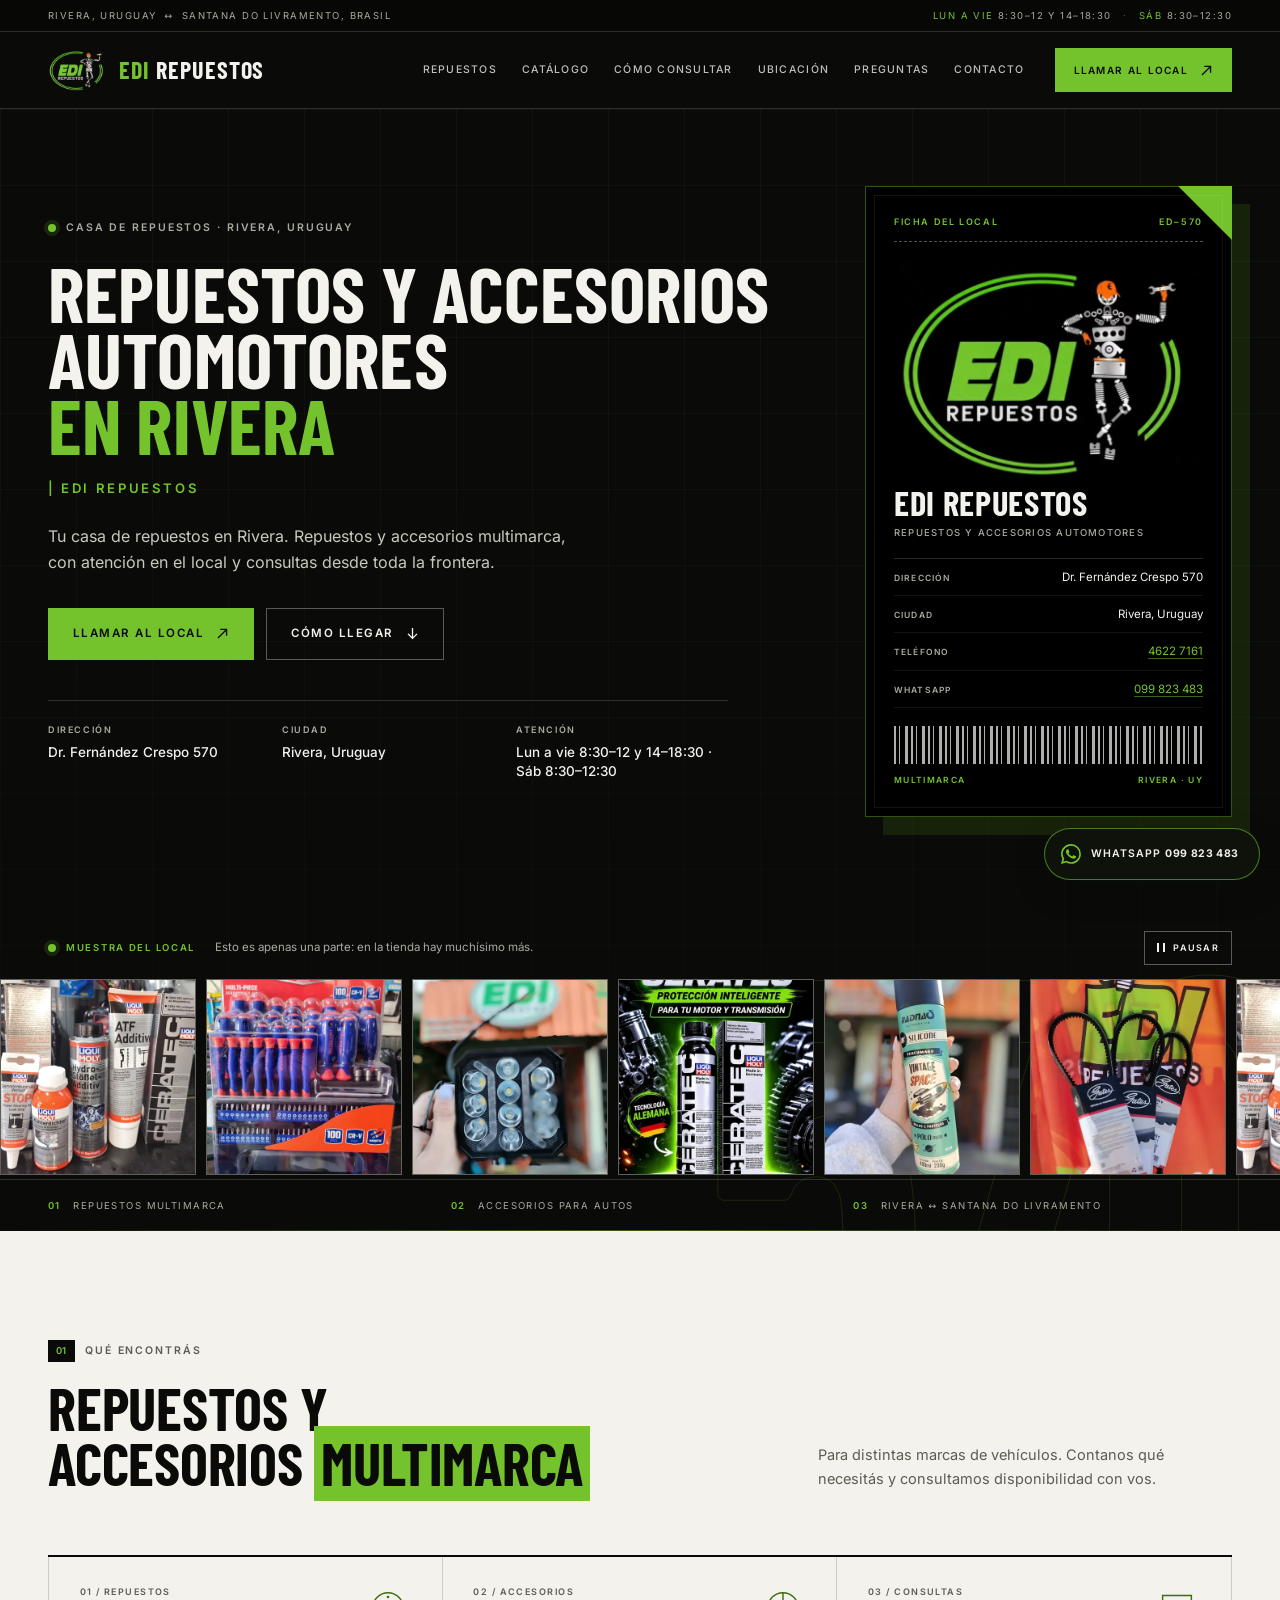
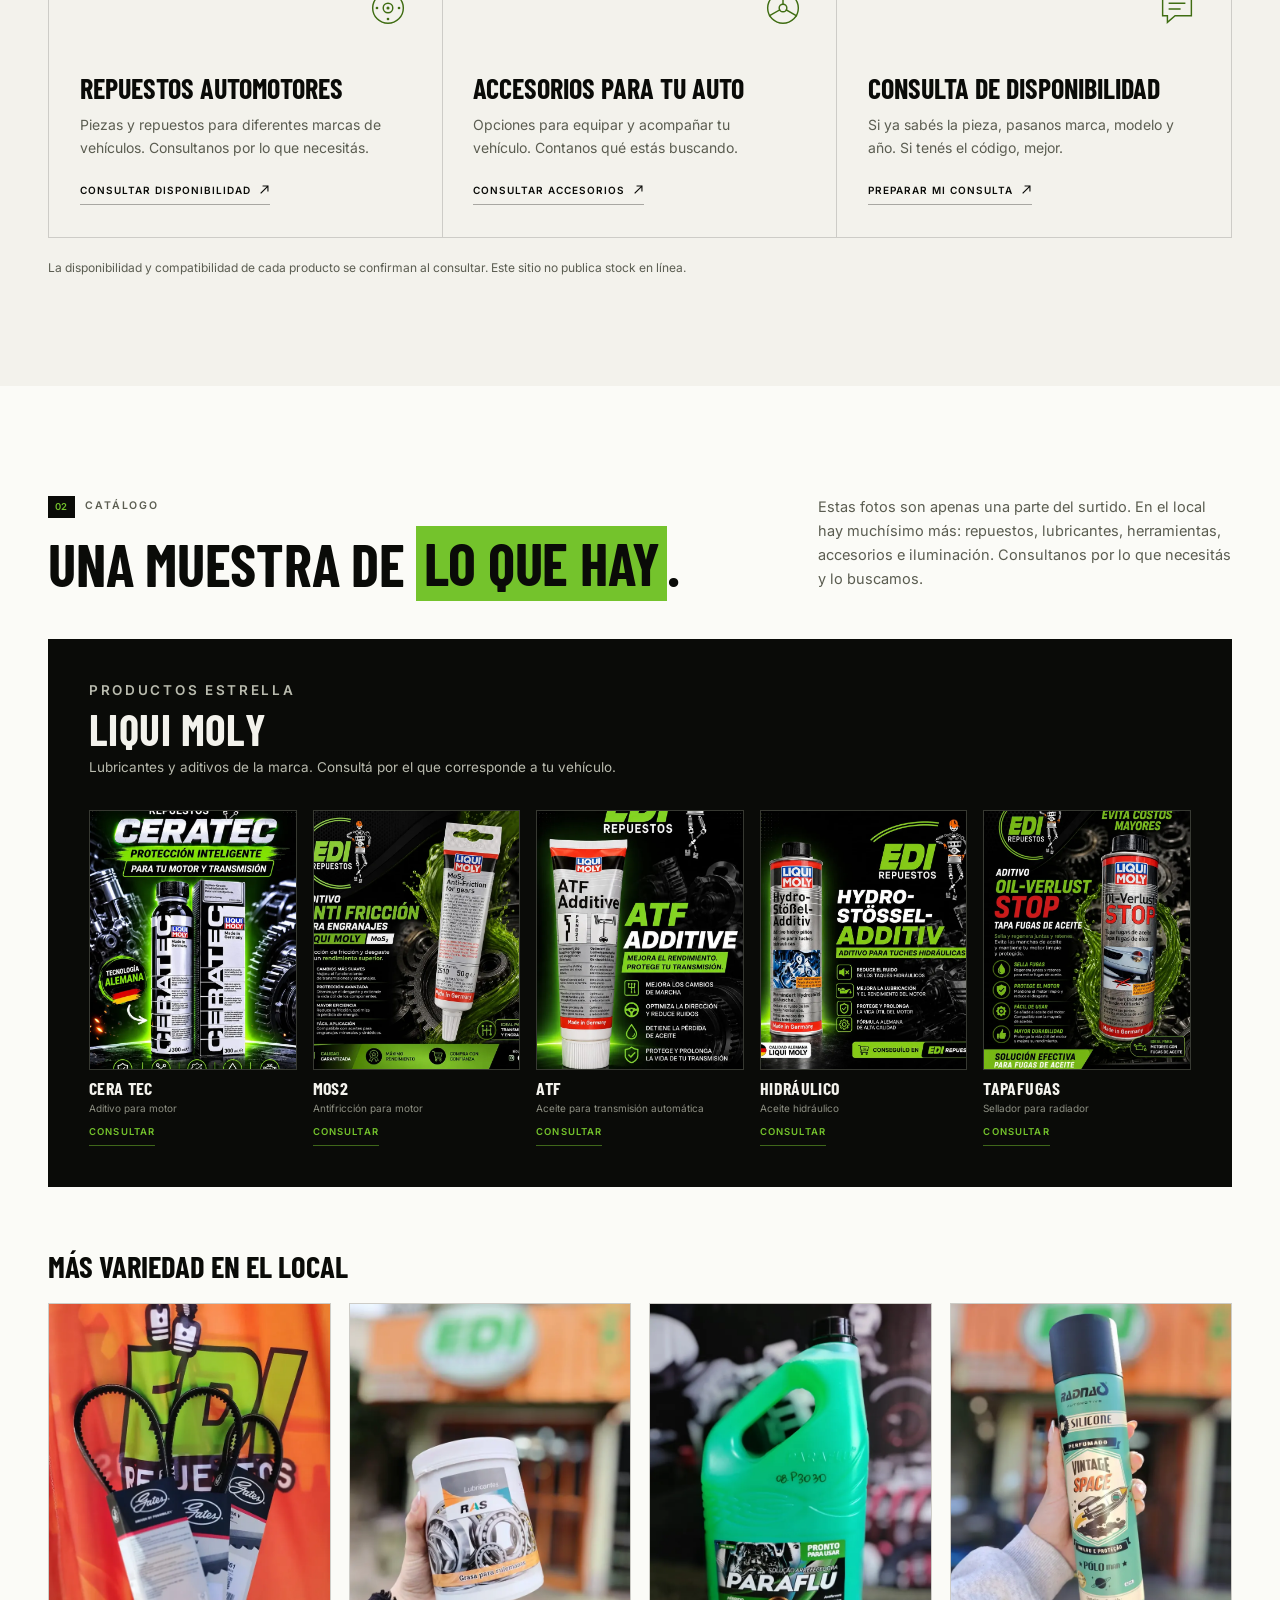
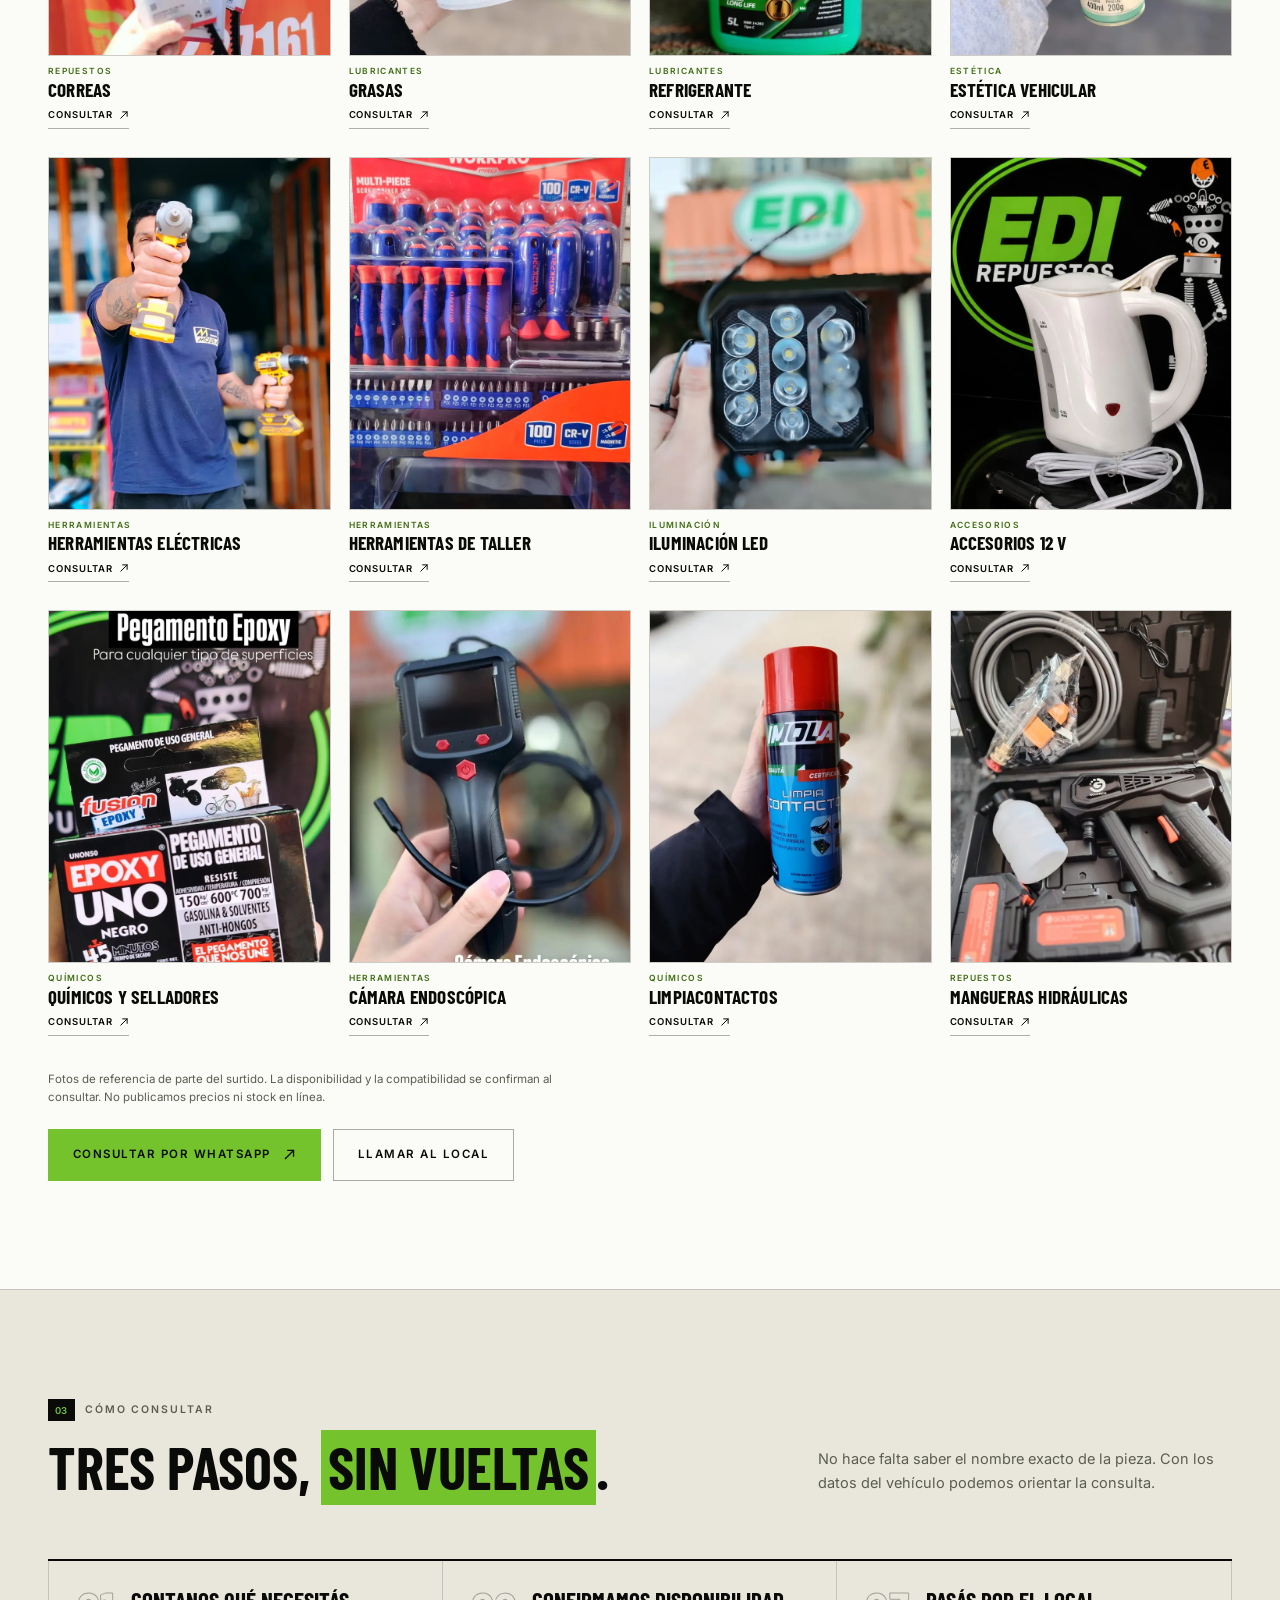
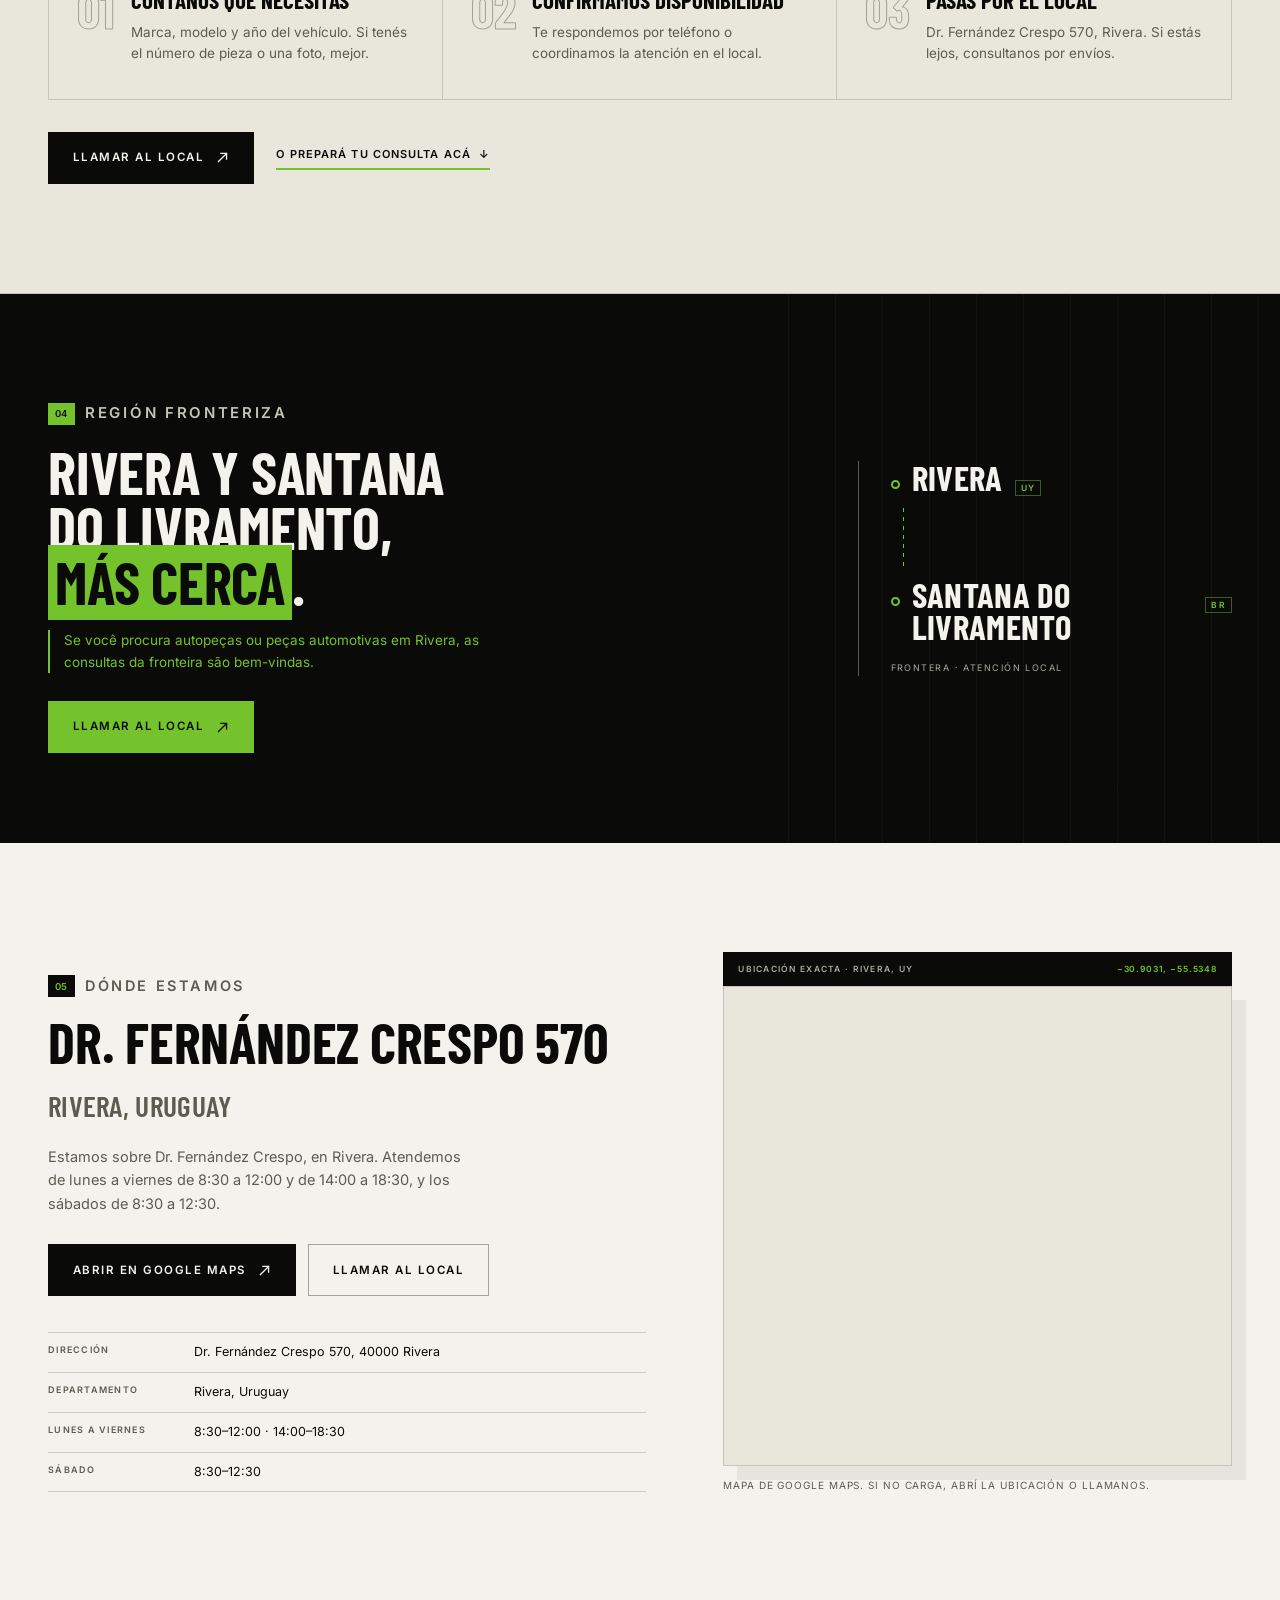
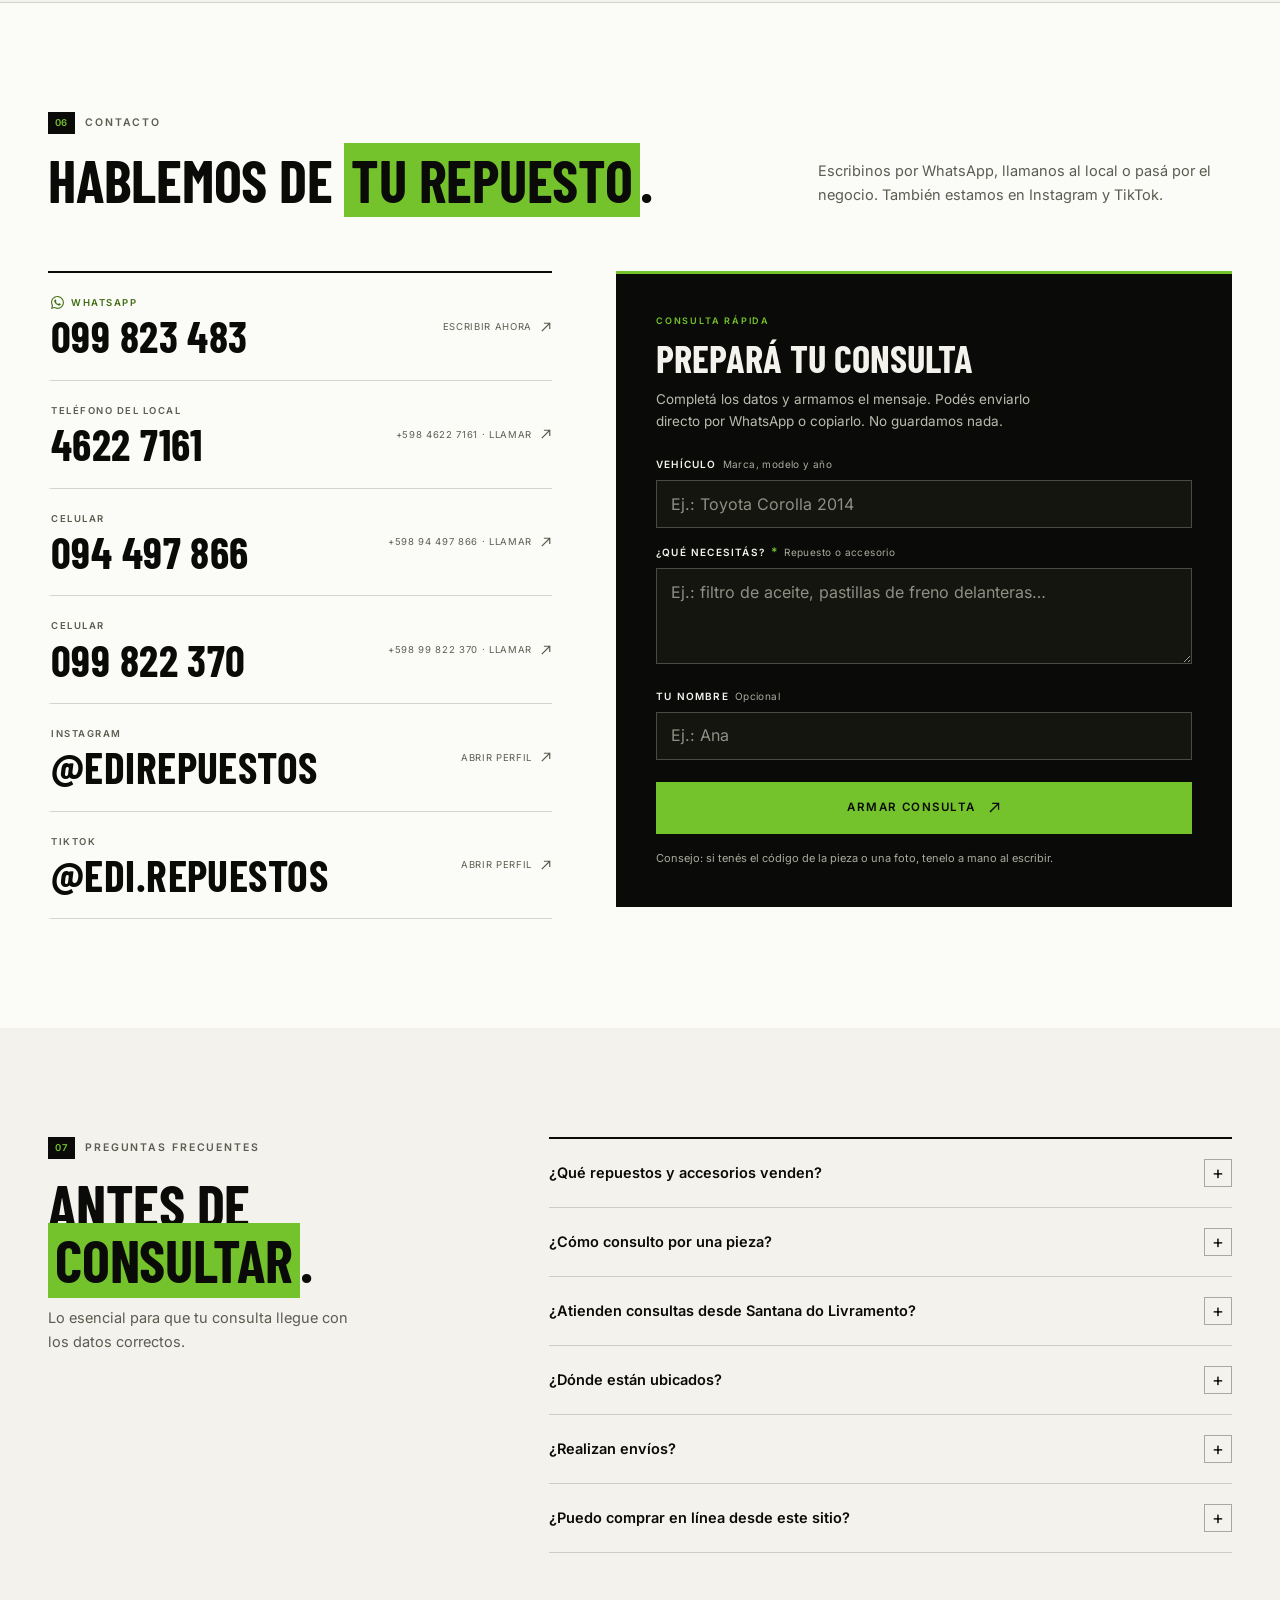
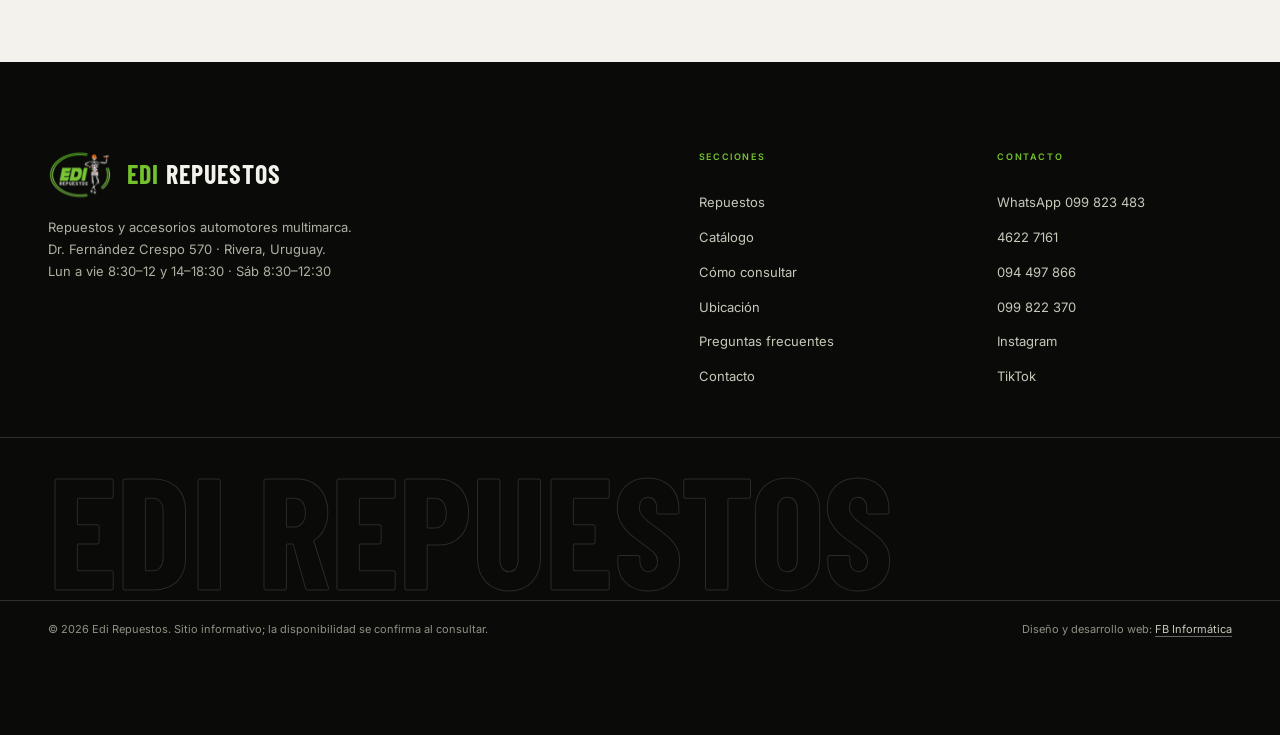
==== commit 8feebc83: "Catalogo de productos: tira en el hero, Liqui Moly destacado y fotos WebP Seccion #catalogo con 5 pr" ====
--- a/index.html
+++ b/index.html
@@ -7,7 +7,7 @@
   <!-- PENDIENTE ANTES DE PUBLICAR: reemplazar https://edirepuestos.com por el dominio definitivo
        en canonical, Open Graph, JSON-LD, robots.txt y sitemap.xml. -->
   <title>Edi Repuestos | Repuestos Automotores en Rivera, Uruguay</title>
-  <meta name="description" content="Edi Repuestos: repuestos y accesorios automotores multimarca en Rivera, Uruguay. Visitanos en Dr. Fernández Crespo 570 o consultanos por teléfono.">
+  <meta name="description" content="Repuestos y accesorios multimarca en Rivera. Liqui Moly, herramientas, iluminación LED y más. Dr. Fernández Crespo 570. Consultanos por WhatsApp.">
   <link rel="canonical" href="https://edirepuestos.com/">
   <meta name="robots" content="index, follow, max-image-preview:large">
   <meta name="theme-color" content="#0a0b08">
@@ -16,7 +16,7 @@
   <meta property="og:site_name" content="Edi Repuestos">
   <meta property="og:locale" content="es_UY">
   <meta property="og:title" content="Edi Repuestos | Repuestos Automotores en Rivera, Uruguay">
-  <meta property="og:description" content="Repuestos y accesorios automotores multimarca en Rivera. Consultanos por disponibilidad y visitanos en Dr. Fernández Crespo 570.">
+  <meta property="og:description" content="Repuestos, lubricantes Liqui Moly, herramientas e iluminación LED en Rivera. Mirá una muestra del catálogo y consultanos por WhatsApp.">
   <meta property="og:url" content="https://edirepuestos.com/">
   <meta property="og:image" content="https://edirepuestos.com/assets/img/og-edirepuestos.jpg">
   <meta property="og:image:width" content="1200">
@@ -24,7 +24,7 @@
   <meta property="og:image:alt" content="Edi Repuestos, repuestos y accesorios automotores en Rivera, Uruguay">
   <meta name="twitter:card" content="summary_large_image">
   <meta name="twitter:title" content="Edi Repuestos | Repuestos Automotores en Rivera, Uruguay">
-  <meta name="twitter:description" content="Repuestos y accesorios automotores multimarca en Rivera. Dr. Fernández Crespo 570. Consultanos por disponibilidad.">
+  <meta name="twitter:description" content="Repuestos, lubricantes Liqui Moly, herramientas e iluminación LED en Rivera. Una muestra del catálogo, con consulta directa por WhatsApp.">
   <meta name="twitter:image" content="https://edirepuestos.com/assets/img/og-edirepuestos.jpg">
 
   <link rel="icon" href="assets/img/favicon.svg" type="image/svg+xml">
@@ -215,6 +215,7 @@
       <nav class="site-nav" id="nav-principal" aria-label="Navegación principal" data-open="false">
         <ul class="nav-list">
           <li><a href="#repuestos">Repuestos</a></li>
+          <li><a href="#catalogo">Catálogo</a></li>
           <li><a href="#como-consultar">Cómo consultar</a></li>
           <li><a href="#ubicacion">Ubicación</a></li>
           <li><a href="#preguntas">Preguntas</a></li>
@@ -295,6 +296,39 @@
             <span>Rivera · UY</span>
           </div>
         </aside>
+      </div>
+
+      <div class="hero-gallery">
+        <div class="container hero-gallery-head">
+          <p class="hero-gallery-title"><span class="dot" aria-hidden="true"></span> Muestra del local</p>
+          <p class="hero-gallery-note">Esto es apenas una parte: en la tienda hay muchísimo más.</p>
+          <button class="gallery-toggle" type="button" id="galeria-toggle" aria-pressed="false" aria-controls="galeria-muestra" hidden>
+            <span class="gallery-toggle-icon" aria-hidden="true"></span>
+            <span class="gallery-toggle-text">Pausar</span>
+          </button>
+        </div>
+        <div class="gallery-viewport" id="galeria-viewport" tabindex="0" role="region" aria-label="Muestra de productos del local">
+          <ul class="gallery-track" id="galeria-muestra">
+            <li class="gallery-item">
+              <img src="assets/img/productos/liqui-moly-linea-480.webp" alt="Línea de lubricantes Liqui Moly en el local" width="480" height="480" loading="lazy" decoding="async">
+            </li>
+            <li class="gallery-item">
+              <img src="assets/img/productos/herramientas-taller-480.webp" alt="Herramientas de taller disponibles en Edi Repuestos" width="480" height="480" loading="lazy" decoding="async">
+            </li>
+            <li class="gallery-item">
+              <img src="assets/img/productos/iluminacion-led-480.webp" alt="Faros LED para camineros" width="480" height="480" loading="lazy" decoding="async">
+            </li>
+            <li class="gallery-item">
+              <img src="assets/img/productos/liqui-moly-ceratec-480.webp" alt="Cera Tec de Liqui Moly" width="480" height="480" loading="lazy" decoding="async">
+            </li>
+            <li class="gallery-item">
+              <img src="assets/img/productos/estetica-480.webp" alt="Productos de estética vehicular" width="480" height="480" loading="lazy" decoding="async">
+            </li>
+            <li class="gallery-item">
+              <img src="assets/img/productos/correas-480.webp" alt="Correas para motor" width="480" height="480" loading="lazy" decoding="async">
+            </li>
+          </ul>
+        </div>
       </div>
 
       <div class="container hero-strip">
@@ -371,11 +405,217 @@
       </div>
     </section>
 
+    <section class="section catalog" id="catalogo" aria-labelledby="catalogo-title">
+      <div class="container">
+        <header class="section-head">
+          <div>
+            <p class="kicker"><span>02</span> Catálogo</p>
+            <h2 id="catalogo-title">Una muestra de <span class="mark">lo que hay</span>.</h2>
+          </div>
+          <p class="section-intro">Estas fotos son apenas una parte del surtido. En el local hay muchísimo más: repuestos, lubricantes, herramientas, accesorios e iluminación. Consultanos por lo que necesitás y lo buscamos.</p>
+        </header>
+
+        <div class="feature">
+          <header class="feature-head">
+            <p class="feature-tag">Productos estrella</p>
+            <h3>Liqui Moly</h3>
+            <p>Lubricantes y aditivos de la marca. Consultá por el que corresponde a tu vehículo.</p>
+          </header>
+          <ul class="feature-grid">
+            <li class="star-card">
+              <figure>
+                <img src="assets/img/productos/liqui-moly-ceratec-720.webp" alt="Cera Tec de Liqui Moly" width="720" height="900" loading="lazy" decoding="async">
+                <figcaption>
+                  <span class="star-name">Cera Tec</span>
+                  <span class="star-role">Aditivo para motor</span>
+                  <a class="star-link" href="https://wa.me/59899823483?text=Hola%2C%20vengo%20de%20la%20web%20de%20Edi%20Repuestos.%20Quisiera%20consultar%20por%20Cera%20Tec%20de%20Liqui%20Moly." target="_blank" rel="noopener noreferrer" aria-label="Consultar por Cera Tec de Liqui Moly por WhatsApp">Consultar</a>
+                </figcaption>
+              </figure>
+            </li>
+            <li class="star-card">
+              <figure>
+                <img src="assets/img/productos/liqui-moly-mos2-720.webp" alt="MoS2 de Liqui Moly" width="720" height="900" loading="lazy" decoding="async">
+                <figcaption>
+                  <span class="star-name">MoS2</span>
+                  <span class="star-role">Antifricción para motor</span>
+                  <a class="star-link" href="https://wa.me/59899823483?text=Hola%2C%20vengo%20de%20la%20web%20de%20Edi%20Repuestos.%20Quisiera%20consultar%20por%20MoS2%20de%20Liqui%20Moly." target="_blank" rel="noopener noreferrer" aria-label="Consultar por MoS2 de Liqui Moly por WhatsApp">Consultar</a>
+                </figcaption>
+              </figure>
+            </li>
+            <li class="star-card">
+              <figure>
+                <img src="assets/img/productos/liqui-moly-atf-720.webp" alt="ATF de Liqui Moly" width="720" height="900" loading="lazy" decoding="async">
+                <figcaption>
+                  <span class="star-name">ATF</span>
+                  <span class="star-role">Aceite para transmisión automática</span>
+                  <a class="star-link" href="https://wa.me/59899823483?text=Hola%2C%20vengo%20de%20la%20web%20de%20Edi%20Repuestos.%20Quisiera%20consultar%20por%20ATF%20de%20Liqui%20Moly." target="_blank" rel="noopener noreferrer" aria-label="Consultar por ATF de Liqui Moly por WhatsApp">Consultar</a>
+                </figcaption>
+              </figure>
+            </li>
+            <li class="star-card">
+              <figure>
+                <img src="assets/img/productos/liqui-moly-hidraulico-720.webp" alt="Hidráulico de Liqui Moly" width="720" height="900" loading="lazy" decoding="async">
+                <figcaption>
+                  <span class="star-name">Hidráulico</span>
+                  <span class="star-role">Aceite hidráulico</span>
+                  <a class="star-link" href="https://wa.me/59899823483?text=Hola%2C%20vengo%20de%20la%20web%20de%20Edi%20Repuestos.%20Quisiera%20consultar%20por%20Hidr%C3%A1ulico%20de%20Liqui%20Moly." target="_blank" rel="noopener noreferrer" aria-label="Consultar por Hidráulico de Liqui Moly por WhatsApp">Consultar</a>
+                </figcaption>
+              </figure>
+            </li>
+            <li class="star-card">
+              <figure>
+                <img src="assets/img/productos/liqui-moly-tapafugas-720.webp" alt="Tapafugas de Liqui Moly" width="720" height="900" loading="lazy" decoding="async">
+                <figcaption>
+                  <span class="star-name">Tapafugas</span>
+                  <span class="star-role">Sellador para radiador</span>
+                  <a class="star-link" href="https://wa.me/59899823483?text=Hola%2C%20vengo%20de%20la%20web%20de%20Edi%20Repuestos.%20Quisiera%20consultar%20por%20Tapafugas%20de%20Liqui%20Moly." target="_blank" rel="noopener noreferrer" aria-label="Consultar por Tapafugas de Liqui Moly por WhatsApp">Consultar</a>
+                </figcaption>
+              </figure>
+            </li>
+          </ul>
+        </div>
+
+        <h3 class="catalog-sub">Más variedad en el local</h3>
+        <ul class="catalog-grid">
+            <li class="catalog-card">
+              <figure>
+                <img src="assets/img/productos/correas-720.webp" alt="Correas en Edi Repuestos, Rivera" width="720" height="900" loading="lazy" decoding="async">
+                <figcaption>
+                  <span class="catalog-cat">Repuestos</span>
+                  <span class="catalog-name">Correas</span>
+                  <a class="catalog-link" href="https://wa.me/59899823483?text=Hola%2C%20vengo%20de%20la%20web%20de%20Edi%20Repuestos.%20Quisiera%20consultar%20por%20correas%20para%20motor." target="_blank" rel="noopener noreferrer" aria-label="Consultar por Correas por WhatsApp">Consultar <svg class="icon-arrow" viewBox="0 0 16 16" aria-hidden="true"><path d="M3 13 13 3M6 3h7v7" fill="none" stroke="currentColor" stroke-width="1.6" stroke-linecap="square"/></svg></a>
+                </figcaption>
+              </figure>
+            </li>
+            <li class="catalog-card">
+              <figure>
+                <img src="assets/img/productos/grasas-720.webp" alt="Grasas en Edi Repuestos, Rivera" width="720" height="900" loading="lazy" decoding="async">
+                <figcaption>
+                  <span class="catalog-cat">Lubricantes</span>
+                  <span class="catalog-name">Grasas</span>
+                  <a class="catalog-link" href="https://wa.me/59899823483?text=Hola%2C%20vengo%20de%20la%20web%20de%20Edi%20Repuestos.%20Quisiera%20consultar%20por%20grasas%20para%20rulemanes%20y%20articulaciones." target="_blank" rel="noopener noreferrer" aria-label="Consultar por Grasas por WhatsApp">Consultar <svg class="icon-arrow" viewBox="0 0 16 16" aria-hidden="true"><path d="M3 13 13 3M6 3h7v7" fill="none" stroke="currentColor" stroke-width="1.6" stroke-linecap="square"/></svg></a>
+                </figcaption>
+              </figure>
+            </li>
+            <li class="catalog-card">
+              <figure>
+                <img src="assets/img/productos/refrigerante-720.webp" alt="Refrigerante en Edi Repuestos, Rivera" width="720" height="900" loading="lazy" decoding="async">
+                <figcaption>
+                  <span class="catalog-cat">Lubricantes</span>
+                  <span class="catalog-name">Refrigerante</span>
+                  <a class="catalog-link" href="https://wa.me/59899823483?text=Hola%2C%20vengo%20de%20la%20web%20de%20Edi%20Repuestos.%20Quisiera%20consultar%20por%20l%C3%ADquido%20refrigerante." target="_blank" rel="noopener noreferrer" aria-label="Consultar por Refrigerante por WhatsApp">Consultar <svg class="icon-arrow" viewBox="0 0 16 16" aria-hidden="true"><path d="M3 13 13 3M6 3h7v7" fill="none" stroke="currentColor" stroke-width="1.6" stroke-linecap="square"/></svg></a>
+                </figcaption>
+              </figure>
+            </li>
+            <li class="catalog-card">
+              <figure>
+                <img src="assets/img/productos/estetica-720.webp" alt="Estética vehicular en Edi Repuestos, Rivera" width="720" height="900" loading="lazy" decoding="async">
+                <figcaption>
+                  <span class="catalog-cat">Estética</span>
+                  <span class="catalog-name">Estética vehicular</span>
+                  <a class="catalog-link" href="https://wa.me/59899823483?text=Hola%2C%20vengo%20de%20la%20web%20de%20Edi%20Repuestos.%20Quisiera%20consultar%20por%20productos%20de%20est%C3%A9tica%20vehicular." target="_blank" rel="noopener noreferrer" aria-label="Consultar por Estética vehicular por WhatsApp">Consultar <svg class="icon-arrow" viewBox="0 0 16 16" aria-hidden="true"><path d="M3 13 13 3M6 3h7v7" fill="none" stroke="currentColor" stroke-width="1.6" stroke-linecap="square"/></svg></a>
+                </figcaption>
+              </figure>
+            </li>
+            <li class="catalog-card">
+              <figure>
+                <img src="assets/img/productos/herramientas-electricas-720.webp" alt="Herramientas eléctricas en Edi Repuestos, Rivera" width="720" height="900" loading="lazy" decoding="async">
+                <figcaption>
+                  <span class="catalog-cat">Herramientas</span>
+                  <span class="catalog-name">Herramientas eléctricas</span>
+                  <a class="catalog-link" href="https://wa.me/59899823483?text=Hola%2C%20vengo%20de%20la%20web%20de%20Edi%20Repuestos.%20Quisiera%20consultar%20por%20herramientas%20el%C3%A9ctricas." target="_blank" rel="noopener noreferrer" aria-label="Consultar por Herramientas eléctricas por WhatsApp">Consultar <svg class="icon-arrow" viewBox="0 0 16 16" aria-hidden="true"><path d="M3 13 13 3M6 3h7v7" fill="none" stroke="currentColor" stroke-width="1.6" stroke-linecap="square"/></svg></a>
+                </figcaption>
+              </figure>
+            </li>
+            <li class="catalog-card">
+              <figure>
+                <img src="assets/img/productos/herramientas-taller-720.webp" alt="Herramientas de taller en Edi Repuestos, Rivera" width="720" height="900" loading="lazy" decoding="async">
+                <figcaption>
+                  <span class="catalog-cat">Herramientas</span>
+                  <span class="catalog-name">Herramientas de taller</span>
+                  <a class="catalog-link" href="https://wa.me/59899823483?text=Hola%2C%20vengo%20de%20la%20web%20de%20Edi%20Repuestos.%20Quisiera%20consultar%20por%20herramientas%20de%20taller." target="_blank" rel="noopener noreferrer" aria-label="Consultar por Herramientas de taller por WhatsApp">Consultar <svg class="icon-arrow" viewBox="0 0 16 16" aria-hidden="true"><path d="M3 13 13 3M6 3h7v7" fill="none" stroke="currentColor" stroke-width="1.6" stroke-linecap="square"/></svg></a>
+                </figcaption>
+              </figure>
+            </li>
+            <li class="catalog-card">
+              <figure>
+                <img src="assets/img/productos/iluminacion-led-720.webp" alt="Iluminación LED en Edi Repuestos, Rivera" width="720" height="900" loading="lazy" decoding="async">
+                <figcaption>
+                  <span class="catalog-cat">Iluminación</span>
+                  <span class="catalog-name">Iluminación LED</span>
+                  <a class="catalog-link" href="https://wa.me/59899823483?text=Hola%2C%20vengo%20de%20la%20web%20de%20Edi%20Repuestos.%20Quisiera%20consultar%20por%20iluminaci%C3%B3n%20LED%20para%20el%20veh%C3%ADculo." target="_blank" rel="noopener noreferrer" aria-label="Consultar por Iluminación LED por WhatsApp">Consultar <svg class="icon-arrow" viewBox="0 0 16 16" aria-hidden="true"><path d="M3 13 13 3M6 3h7v7" fill="none" stroke="currentColor" stroke-width="1.6" stroke-linecap="square"/></svg></a>
+                </figcaption>
+              </figure>
+            </li>
+            <li class="catalog-card">
+              <figure>
+                <img src="assets/img/productos/accesorios-12v-720.webp" alt="Accesorios 12 V en Edi Repuestos, Rivera" width="720" height="900" loading="lazy" decoding="async">
+                <figcaption>
+                  <span class="catalog-cat">Accesorios</span>
+                  <span class="catalog-name">Accesorios 12 V</span>
+                  <a class="catalog-link" href="https://wa.me/59899823483?text=Hola%2C%20vengo%20de%20la%20web%20de%20Edi%20Repuestos.%20Quisiera%20consultar%20por%20accesorios%20de%2012%20V." target="_blank" rel="noopener noreferrer" aria-label="Consultar por Accesorios 12 V por WhatsApp">Consultar <svg class="icon-arrow" viewBox="0 0 16 16" aria-hidden="true"><path d="M3 13 13 3M6 3h7v7" fill="none" stroke="currentColor" stroke-width="1.6" stroke-linecap="square"/></svg></a>
+                </figcaption>
+              </figure>
+            </li>
+            <li class="catalog-card">
+              <figure>
+                <img src="assets/img/productos/quimicos-720.webp" alt="Químicos y selladores en Edi Repuestos, Rivera" width="720" height="900" loading="lazy" decoding="async">
+                <figcaption>
+                  <span class="catalog-cat">Químicos</span>
+                  <span class="catalog-name">Químicos y selladores</span>
+                  <a class="catalog-link" href="https://wa.me/59899823483?text=Hola%2C%20vengo%20de%20la%20web%20de%20Edi%20Repuestos.%20Quisiera%20consultar%20por%20qu%C3%ADmicos%20y%20selladores." target="_blank" rel="noopener noreferrer" aria-label="Consultar por Químicos y selladores por WhatsApp">Consultar <svg class="icon-arrow" viewBox="0 0 16 16" aria-hidden="true"><path d="M3 13 13 3M6 3h7v7" fill="none" stroke="currentColor" stroke-width="1.6" stroke-linecap="square"/></svg></a>
+                </figcaption>
+              </figure>
+            </li>
+            <li class="catalog-card">
+              <figure>
+                <img src="assets/img/productos/camara-endoscopica-720.webp" alt="Cámara endoscópica en Edi Repuestos, Rivera" width="720" height="900" loading="lazy" decoding="async">
+                <figcaption>
+                  <span class="catalog-cat">Herramientas</span>
+                  <span class="catalog-name">Cámara endoscópica</span>
+                  <a class="catalog-link" href="https://wa.me/59899823483?text=Hola%2C%20vengo%20de%20la%20web%20de%20Edi%20Repuestos.%20Quisiera%20consultar%20por%20una%20c%C3%A1mara%20endosc%C3%B3pica." target="_blank" rel="noopener noreferrer" aria-label="Consultar por Cámara endoscópica por WhatsApp">Consultar <svg class="icon-arrow" viewBox="0 0 16 16" aria-hidden="true"><path d="M3 13 13 3M6 3h7v7" fill="none" stroke="currentColor" stroke-width="1.6" stroke-linecap="square"/></svg></a>
+                </figcaption>
+              </figure>
+            </li>
+            <li class="catalog-card">
+              <figure>
+                <img src="assets/img/productos/limpia-contactos-720.webp" alt="Limpiacontactos en Edi Repuestos, Rivera" width="720" height="900" loading="lazy" decoding="async">
+                <figcaption>
+                  <span class="catalog-cat">Químicos</span>
+                  <span class="catalog-name">Limpiacontactos</span>
+                  <a class="catalog-link" href="https://wa.me/59899823483?text=Hola%2C%20vengo%20de%20la%20web%20de%20Edi%20Repuestos.%20Quisiera%20consultar%20por%20limpiacontactos%20el%C3%A9ctricos." target="_blank" rel="noopener noreferrer" aria-label="Consultar por Limpiacontactos por WhatsApp">Consultar <svg class="icon-arrow" viewBox="0 0 16 16" aria-hidden="true"><path d="M3 13 13 3M6 3h7v7" fill="none" stroke="currentColor" stroke-width="1.6" stroke-linecap="square"/></svg></a>
+                </figcaption>
+              </figure>
+            </li>
+            <li class="catalog-card">
+              <figure>
+                <img src="assets/img/productos/mangueras-hidraulicas-720.webp" alt="Mangueras hidráulicas en Edi Repuestos, Rivera" width="720" height="900" loading="lazy" decoding="async">
+                <figcaption>
+                  <span class="catalog-cat">Repuestos</span>
+                  <span class="catalog-name">Mangueras hidráulicas</span>
+                  <a class="catalog-link" href="https://wa.me/59899823483?text=Hola%2C%20vengo%20de%20la%20web%20de%20Edi%20Repuestos.%20Quisiera%20consultar%20por%20mangueras%20hidr%C3%A1ulicas." target="_blank" rel="noopener noreferrer" aria-label="Consultar por Mangueras hidráulicas por WhatsApp">Consultar <svg class="icon-arrow" viewBox="0 0 16 16" aria-hidden="true"><path d="M3 13 13 3M6 3h7v7" fill="none" stroke="currentColor" stroke-width="1.6" stroke-linecap="square"/></svg></a>
+                </figcaption>
+              </figure>
+            </li>
+        </ul>
+
+        <p class="catalog-note">Fotos de referencia de parte del surtido. La disponibilidad y la compatibilidad se confirman al consultar. No publicamos precios ni stock en línea.</p>
+
+        <div class="catalog-cta">
+          <a class="btn btn-primary" href="https://wa.me/59899823483?text=Hola%2C%20vengo%20de%20la%20web%20de%20Edi%20Repuestos.%20Quisiera%20consultar%20por%20un%20producto." target="_blank" rel="noopener noreferrer">
+            Consultar por WhatsApp
+            <svg class="icon-arrow" viewBox="0 0 16 16" aria-hidden="true"><path d="M3 13 13 3M6 3h7v7" fill="none" stroke="currentColor" stroke-width="1.6" stroke-linecap="square"/></svg>
+          </a>
+          <a class="btn btn-outline-dark" href="tel:+59846227161">Llamar al local</a>
+        </div>
+      </div>
+    </section>
+
     <section class="section how" id="como-consultar" aria-labelledby="como-title">
       <div class="container">
         <header class="section-head">
           <div>
-            <p class="kicker"><span>02</span> Cómo consultar</p>
+            <p class="kicker"><span>03</span> Cómo consultar</p>
             <h2 id="como-title">Tres pasos, <span class="mark">sin vueltas</span>.</h2>
           </div>
           <p class="section-intro">No hace falta saber el nombre exacto de la pieza. Con los datos del vehículo podemos orientar la consulta.</p>
@@ -418,9 +658,8 @@
     <section class="band" aria-labelledby="band-title">
       <div class="container band-grid">
         <div class="band-copy">
-          <p class="kicker kicker--light"><span>03</span> Región fronteriza</p>
+          <p class="kicker kicker--light"><span>04</span> Región fronteriza</p>
           <h2 id="band-title">Rivera y Santana do Livramento, <span class="mark">más cerca</span>.</h2>
-          <p>Atendemos consultas de toda la región fronteriza. Si venís desde Santana do Livramento, llamanos antes y te confirmamos disponibilidad.</p>
           <p class="pt-line" lang="pt">Se você procura autopeças ou peças automotivas em Rivera, as consultas da fronteira são bem-vindas.</p>
           <a class="btn btn-primary" href="tel:+59846227161">
             Llamar al local
@@ -440,7 +679,7 @@
     <section class="section location" id="ubicacion" aria-labelledby="ubicacion-title">
       <div class="container location-grid">
         <div class="location-copy">
-          <p class="kicker"><span>04</span> Dónde estamos</p>
+          <p class="kicker"><span>05</span> Dónde estamos</p>
           <h2 id="ubicacion-title">Dr. Fernández Crespo 570<br><span class="h2-sub">Rivera, Uruguay</span></h2>
           <p>Estamos sobre Dr. Fernández Crespo, en Rivera. Atendemos de lunes a viernes de 8:30 a 12:00 y de 14:00 a 18:30, y los sábados de 8:30 a 12:30.</p>
 
@@ -482,7 +721,7 @@
       <div class="container">
         <header class="section-head">
           <div>
-            <p class="kicker"><span>05</span> Contacto</p>
+            <p class="kicker"><span>06</span> Contacto</p>
             <h2 id="contacto-title">Hablemos de <span class="mark">tu repuesto</span>.</h2>
           </div>
           <p class="section-intro">Escribinos por WhatsApp, llamanos al local o pasá por el negocio. También estamos en Instagram y TikTok.</p>
@@ -593,7 +832,7 @@
     <section class="section faq" id="preguntas" aria-labelledby="faq-title">
       <div class="container faq-grid">
         <div class="faq-head">
-          <p class="kicker"><span>06</span> Preguntas frecuentes</p>
+          <p class="kicker"><span>07</span> Preguntas frecuentes</p>
           <h2 id="faq-title">Antes de <span class="mark">consultar</span>.</h2>
           <p class="section-intro">Lo esencial para que tu consulta llegue con los datos correctos.</p>
         </div>
@@ -646,6 +885,7 @@
       <nav class="footer-nav" aria-label="Navegación del pie de página">
         <p class="footer-title">Secciones</p>
         <a href="#repuestos">Repuestos</a>
+        <a href="#catalogo">Catálogo</a>
         <a href="#como-consultar">Cómo consultar</a>
         <a href="#ubicacion">Ubicación</a>
         <a href="#preguntas">Preguntas frecuentes</a>
--- a/assets/css/styles.css
+++ b/assets/css/styles.css
@@ -803,6 +803,157 @@
   font-weight: 600;
 }
 
+/* Tira de muestra del local */
+
+.hero-gallery {
+  position: relative;
+  z-index: 1;
+  padding-top: 26px;
+}
+
+.hero-gallery-head {
+  display: flex;
+  flex-wrap: wrap;
+  align-items: center;
+  gap: 8px 20px;
+  margin-bottom: 14px;
+}
+
+.hero-gallery-title {
+  display: inline-flex;
+  align-items: center;
+  gap: 10px;
+  color: var(--lime);
+  font-size: 9.5px;
+  font-weight: 600;
+  letter-spacing: 0.18em;
+  line-height: 1.2;
+  text-transform: uppercase;
+}
+
+.hero-gallery-title .dot {
+  flex: none;
+  width: 8px;
+  height: 8px;
+  border-radius: 50%;
+  background: var(--lime);
+  box-shadow: 0 0 0 4px rgba(116, 195, 44, 0.14);
+}
+
+.hero-gallery-note {
+  color: #a9ab9d;
+  font-size: 11.5px;
+  line-height: 1.5;
+}
+
+.gallery-toggle {
+  display: inline-flex;
+  align-items: center;
+  gap: 8px;
+  min-height: 34px;
+  margin-left: auto;
+  padding: 0 12px;
+  border: 1px solid var(--line-dark-strong);
+  background: transparent;
+  color: var(--paper);
+  font-family: inherit;
+  font-size: 9px;
+  font-weight: 600;
+  letter-spacing: 0.14em;
+  text-transform: uppercase;
+  cursor: pointer;
+  transition: border-color 0.18s, color 0.18s;
+}
+
+.gallery-toggle:hover {
+  border-color: var(--lime);
+  color: var(--lime);
+}
+
+.gallery-toggle-icon {
+  display: block;
+  width: 8px;
+  height: 9px;
+  border-left: 2px solid currentColor;
+  border-right: 2px solid currentColor;
+}
+
+.gallery-toggle[aria-pressed="true"] .gallery-toggle-icon {
+  width: 0;
+  height: 0;
+  border-top: 5px solid transparent;
+  border-right: 0;
+  border-bottom: 5px solid transparent;
+  border-left: 9px solid currentColor;
+}
+
+.gallery-viewport {
+  overflow-x: auto;
+  scrollbar-width: none;
+  -ms-overflow-style: none;
+  scroll-snap-type: x proximity;
+}
+
+.gallery-viewport::-webkit-scrollbar {
+  display: none;
+}
+
+.gallery-viewport:focus-visible {
+  outline: 2px solid var(--lime);
+  outline-offset: 4px;
+}
+
+.gallery-track {
+  display: flex;
+  width: max-content;
+  padding: 0 var(--gutter) 4px;
+}
+
+.gallery-item {
+  flex: none;
+  width: clamp(150px, 16vw, 196px);
+  margin-right: 10px;
+  scroll-snap-align: start;
+}
+
+.gallery-item img {
+  display: block;
+  width: 100%;
+  height: auto;
+  aspect-ratio: 1 / 1;
+  object-fit: cover;
+  border: 1px solid var(--line-dark-strong);
+  background: #13150e;
+  filter: saturate(0.92) contrast(1.02);
+  transition: filter 0.25s, border-color 0.25s;
+}
+
+.gallery-item:hover img {
+  border-color: rgba(116, 195, 44, 0.7);
+  filter: none;
+}
+
+.gallery-viewport.is-loop {
+  overflow: hidden;
+}
+
+.gallery-viewport.is-loop .gallery-track {
+  animation: gallery-scroll 52s linear infinite;
+  will-change: transform;
+}
+
+.gallery-viewport.is-loop:hover .gallery-track,
+.gallery-viewport.is-loop:focus-within .gallery-track,
+.gallery-viewport.is-loop[data-paused="true"] .gallery-track {
+  animation-play-state: paused;
+}
+
+@keyframes gallery-scroll {
+  to {
+    transform: translateX(-50%);
+  }
+}
+
 /* --------------------------------------------------------------------------
    Secciones
    -------------------------------------------------------------------------- */
@@ -951,6 +1102,244 @@
 
 .card-link:hover .icon-arrow {
   transform: translate(2px, -2px);
+}
+
+/* --------------------------------------------------------------------------
+   Catálogo
+   -------------------------------------------------------------------------- */
+
+.catalog {
+  background: var(--white);
+}
+
+.catalog .section-head {
+  margin-bottom: clamp(30px, 4vw, 48px);
+}
+
+/* Productos estrella */
+
+.feature {
+  padding: clamp(22px, 3.2vw, 44px);
+  background: var(--ink);
+  color: var(--paper);
+}
+
+.feature-head {
+  display: grid;
+  gap: 8px;
+  max-width: 58ch;
+  margin-bottom: clamp(22px, 3vw, 32px);
+}
+
+.feature-tag {
+  color: var(--lime);
+  font-size: 9px;
+  font-weight: 600;
+  letter-spacing: 0.2em;
+  line-height: 1.2;
+  text-transform: uppercase;
+}
+
+.feature-head h3 {
+  font-family: var(--font-display);
+  font-size: clamp(2rem, 3.4vw, 3rem);
+  font-weight: 700;
+  letter-spacing: 0.01em;
+  line-height: 0.9;
+  text-transform: uppercase;
+}
+
+.feature-head p {
+  color: #b9bbae;
+  font-size: 13.5px;
+  line-height: 1.6;
+}
+
+.feature-grid {
+  display: grid;
+  grid-template-columns: repeat(5, minmax(0, 1fr));
+  gap: 16px;
+}
+
+.star-card {
+  margin: 0;
+}
+
+.star-card figure {
+  display: grid;
+  margin: 0;
+}
+
+.star-card img {
+  display: block;
+  width: 100%;
+  height: auto;
+  aspect-ratio: 4 / 5;
+  object-fit: cover;
+  border: 1px solid var(--line-dark);
+  background: #13150e;
+  transition: border-color 0.2s;
+}
+
+.star-card:hover img {
+  border-color: rgba(116, 195, 44, 0.6);
+}
+
+.star-card figcaption {
+  display: grid;
+  gap: 3px;
+  padding-top: 10px;
+}
+
+.star-name {
+  font-family: var(--font-display);
+  font-size: clamp(1.05rem, 1.4vw, 1.2rem);
+  font-weight: 700;
+  letter-spacing: 0.02em;
+  line-height: 1;
+  text-transform: uppercase;
+}
+
+.star-role {
+  color: #8f9184;
+  font-size: 10px;
+  line-height: 1.4;
+}
+
+.star-link {
+  display: inline-flex;
+  align-items: center;
+  width: fit-content;
+  min-height: 24px;
+  margin-top: 4px;
+  padding-bottom: 3px;
+  border-bottom: 1px solid rgba(116, 195, 44, 0.5);
+  color: var(--lime);
+  font-size: 9.5px;
+  font-weight: 600;
+  letter-spacing: 0.12em;
+  text-decoration: none;
+  text-transform: uppercase;
+  transition: color 0.18s, border-color 0.18s;
+}
+
+.star-link:hover {
+  border-color: var(--paper);
+  color: var(--paper);
+}
+
+/* Grilla del catálogo */
+
+.catalog-sub {
+  margin: clamp(44px, 5vw, 64px) 0 22px;
+  font-family: var(--font-display);
+  font-size: clamp(1.55rem, 2.4vw, 2.1rem);
+  font-weight: 700;
+  line-height: 1;
+  text-transform: uppercase;
+}
+
+.catalog-grid {
+  display: grid;
+  grid-template-columns: repeat(4, minmax(0, 1fr));
+  gap: 28px 18px;
+}
+
+.catalog-card {
+  margin: 0;
+}
+
+.catalog-card figure {
+  display: grid;
+  margin: 0;
+}
+
+.catalog-card img {
+  display: block;
+  width: 100%;
+  height: auto;
+  aspect-ratio: 4 / 5;
+  object-fit: cover;
+  border: 1px solid var(--line);
+  background: var(--paper);
+  transition: transform 0.25s var(--ease), box-shadow 0.25s var(--ease);
+}
+
+.catalog-card:hover img {
+  transform: translateY(-3px);
+  box-shadow: 10px 10px 0 rgba(10, 11, 8, 0.07);
+}
+
+.catalog-card figcaption {
+  display: grid;
+  gap: 3px;
+  padding-top: 10px;
+}
+
+.catalog-cat {
+  color: var(--green-text);
+  font-size: 8.5px;
+  font-weight: 600;
+  letter-spacing: 0.16em;
+  line-height: 1.2;
+  text-transform: uppercase;
+}
+
+.catalog-name {
+  font-family: var(--font-display);
+  font-size: clamp(1.15rem, 1.5vw, 1.35rem);
+  font-weight: 700;
+  letter-spacing: 0.01em;
+  line-height: 1;
+  text-transform: uppercase;
+}
+
+.catalog-link {
+  display: inline-flex;
+  align-items: center;
+  gap: 6px;
+  width: fit-content;
+  min-height: 24px;
+  margin-top: 3px;
+  padding-bottom: 3px;
+  border-bottom: 1px solid var(--line-strong);
+  color: var(--ink);
+  font-size: 9.5px;
+  font-weight: 600;
+  letter-spacing: 0.1em;
+  text-decoration: none;
+  text-transform: uppercase;
+  transition: color 0.18s, border-color 0.18s;
+}
+
+.catalog-link .icon-arrow {
+  width: 10px;
+  height: 10px;
+  transition: transform 0.18s;
+}
+
+.catalog-link:hover {
+  border-color: var(--lime);
+  color: var(--green-text);
+}
+
+.catalog-link:hover .icon-arrow {
+  transform: translate(2px, -2px);
+}
+
+.catalog-note {
+  max-width: 72ch;
+  margin-top: 34px;
+  color: var(--muted);
+  font-size: 11.5px;
+  line-height: 1.6;
+}
+
+.catalog-cta {
+  display: flex;
+  flex-wrap: wrap;
+  gap: 12px;
+  margin-top: 22px;
 }
 
 /* --------------------------------------------------------------------------
@@ -1842,7 +2231,15 @@
 
 @media (max-width: 1180px) {
   .nav-list {
-    gap: 18px;
+    gap: 14px;
+  }
+
+  .catalog-grid {
+    grid-template-columns: repeat(3, minmax(0, 1fr));
+  }
+
+  .feature-grid {
+    grid-template-columns: repeat(4, minmax(0, 1fr));
   }
 
   .site-nav {
@@ -1868,6 +2265,10 @@
 @media (max-width: 980px) {
   .header-bar {
     display: none;
+  }
+
+  .feature-grid {
+    grid-template-columns: repeat(3, minmax(0, 1fr));
   }
 
   .header-main {
@@ -2059,6 +2460,14 @@
     scroll-padding-top: 84px;
   }
 
+  .catalog-grid {
+    grid-template-columns: repeat(2, minmax(0, 1fr));
+  }
+
+  .gallery-toggle {
+    margin-left: 0;
+  }
+
   .hero {
     padding-top: 40px;
   }
@@ -2111,6 +2520,19 @@
 @media (max-width: 560px) {
   .brand-logo {
     height: 32px;
+  }
+
+  .catalog-grid {
+    gap: 22px 12px;
+  }
+
+  .feature-grid {
+    grid-template-columns: repeat(2, minmax(0, 1fr));
+    gap: 14px 12px;
+  }
+
+  .gallery-item {
+    width: 140px;
   }
 
   .brand-word {
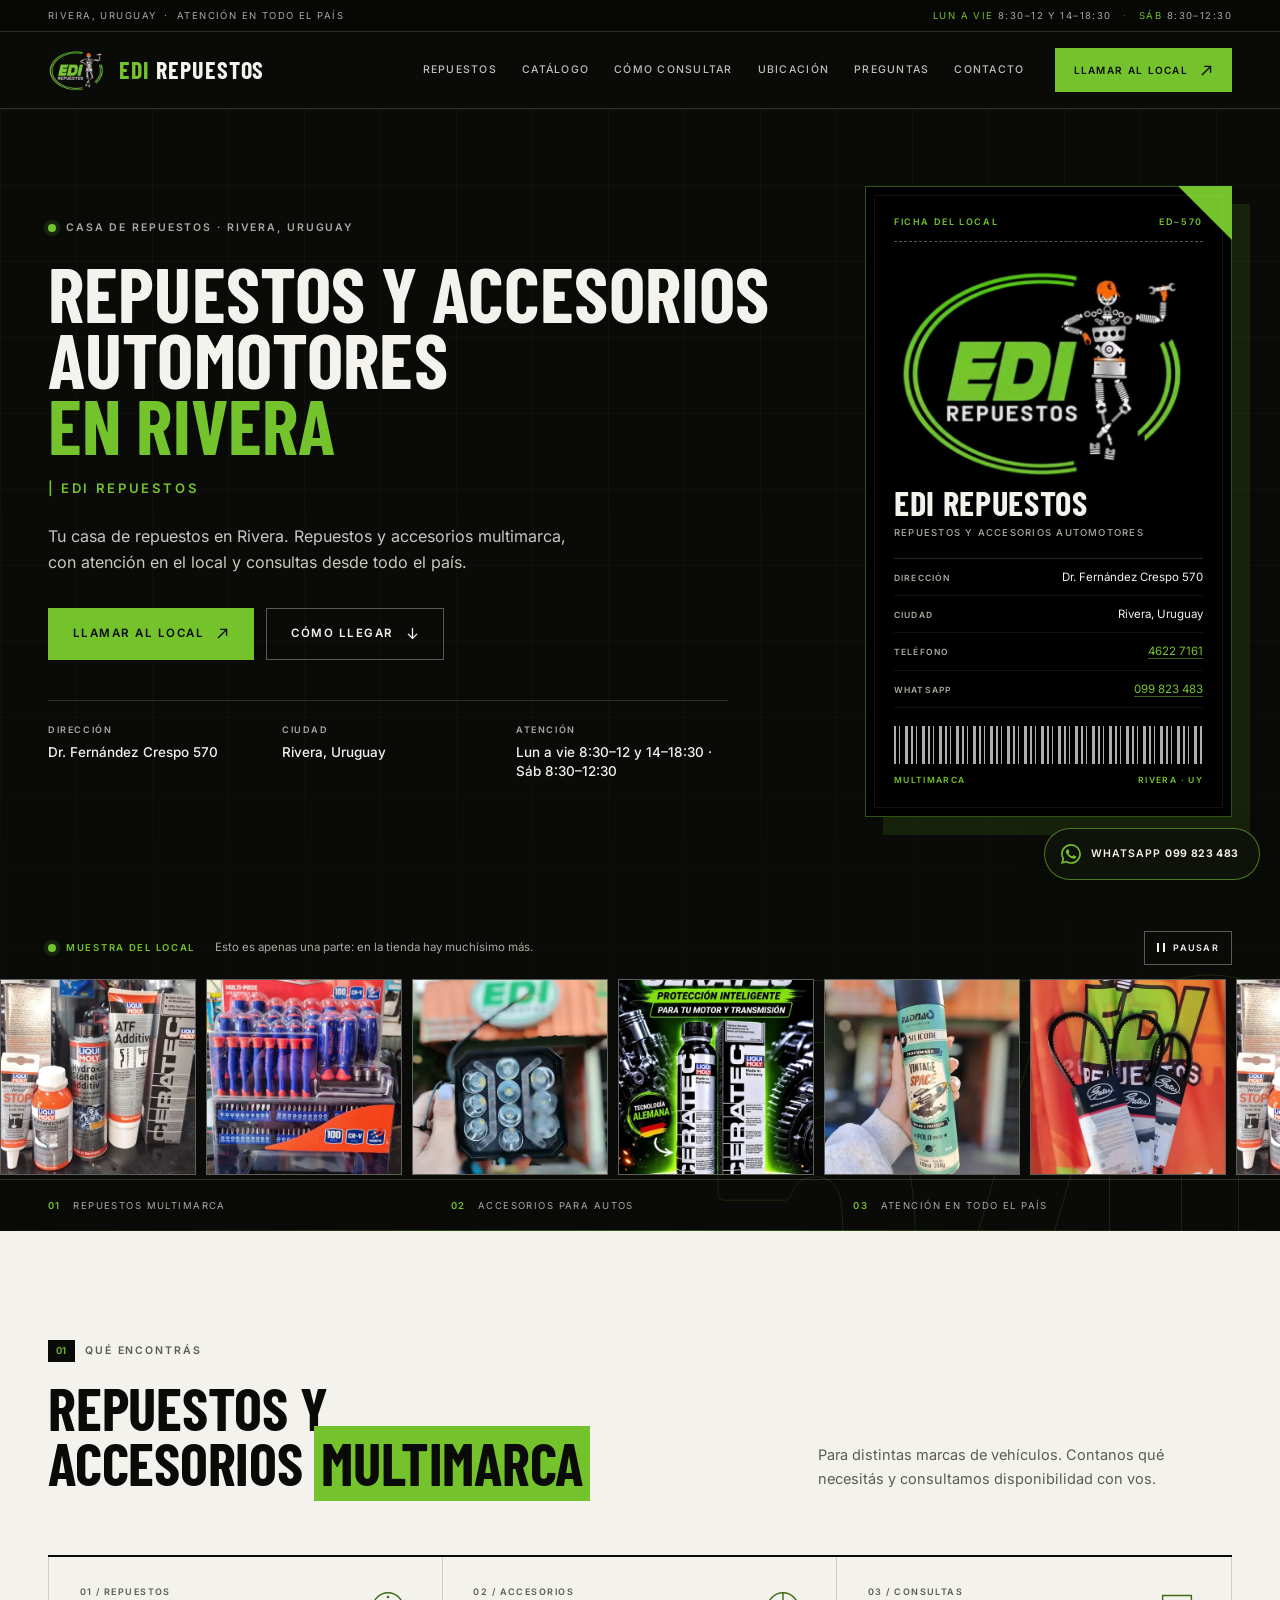
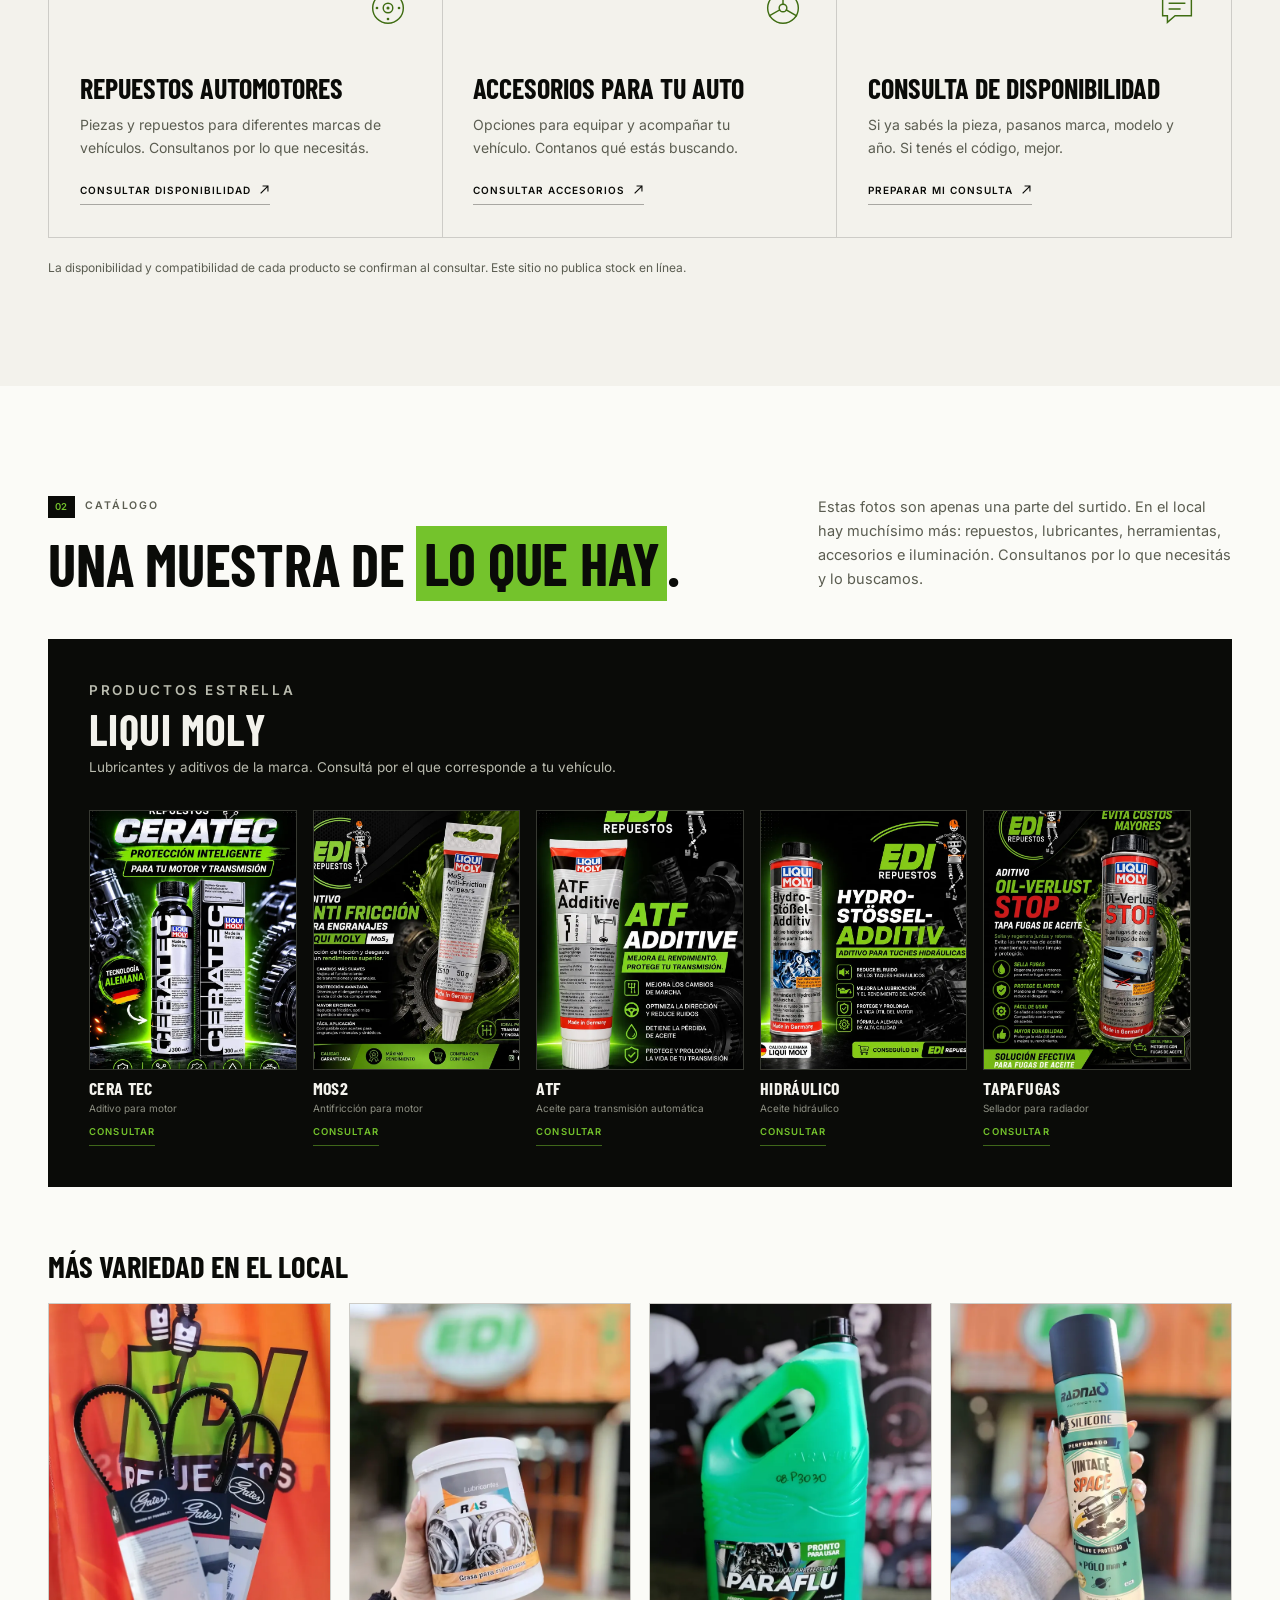
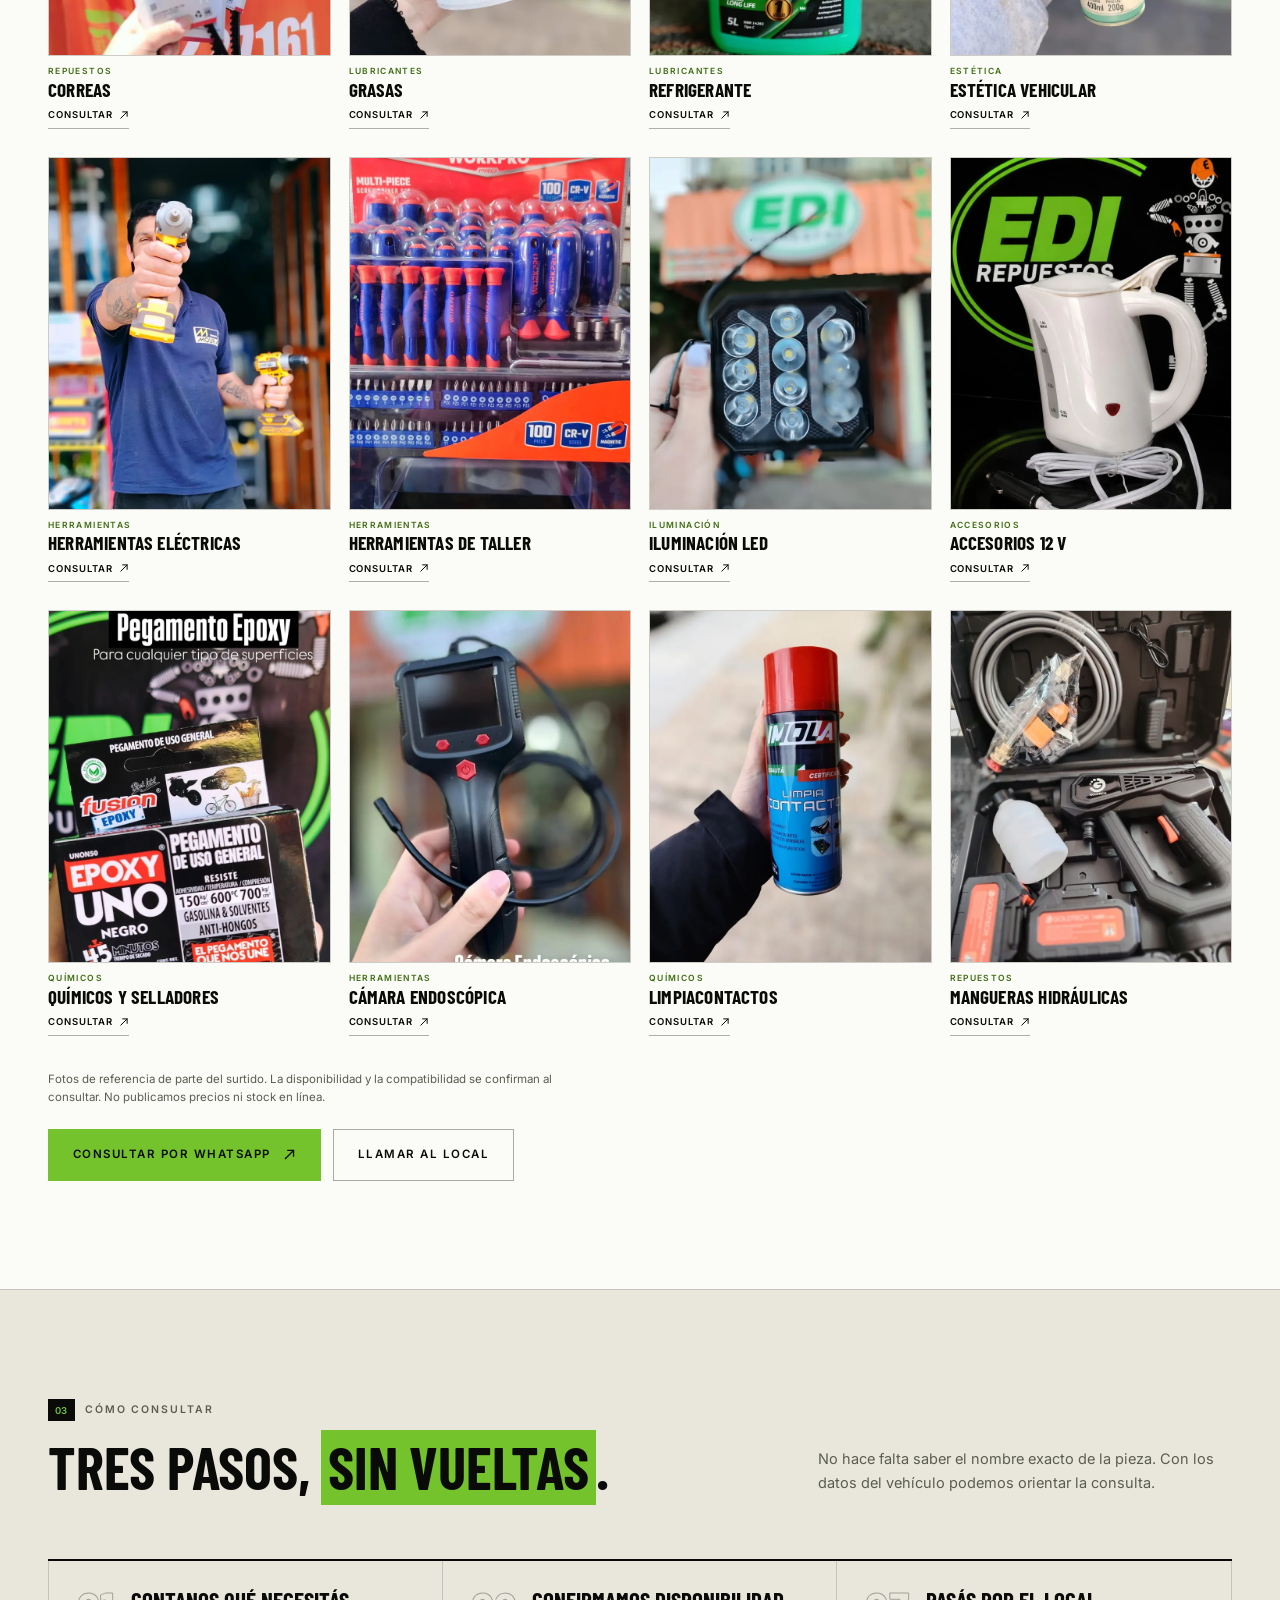
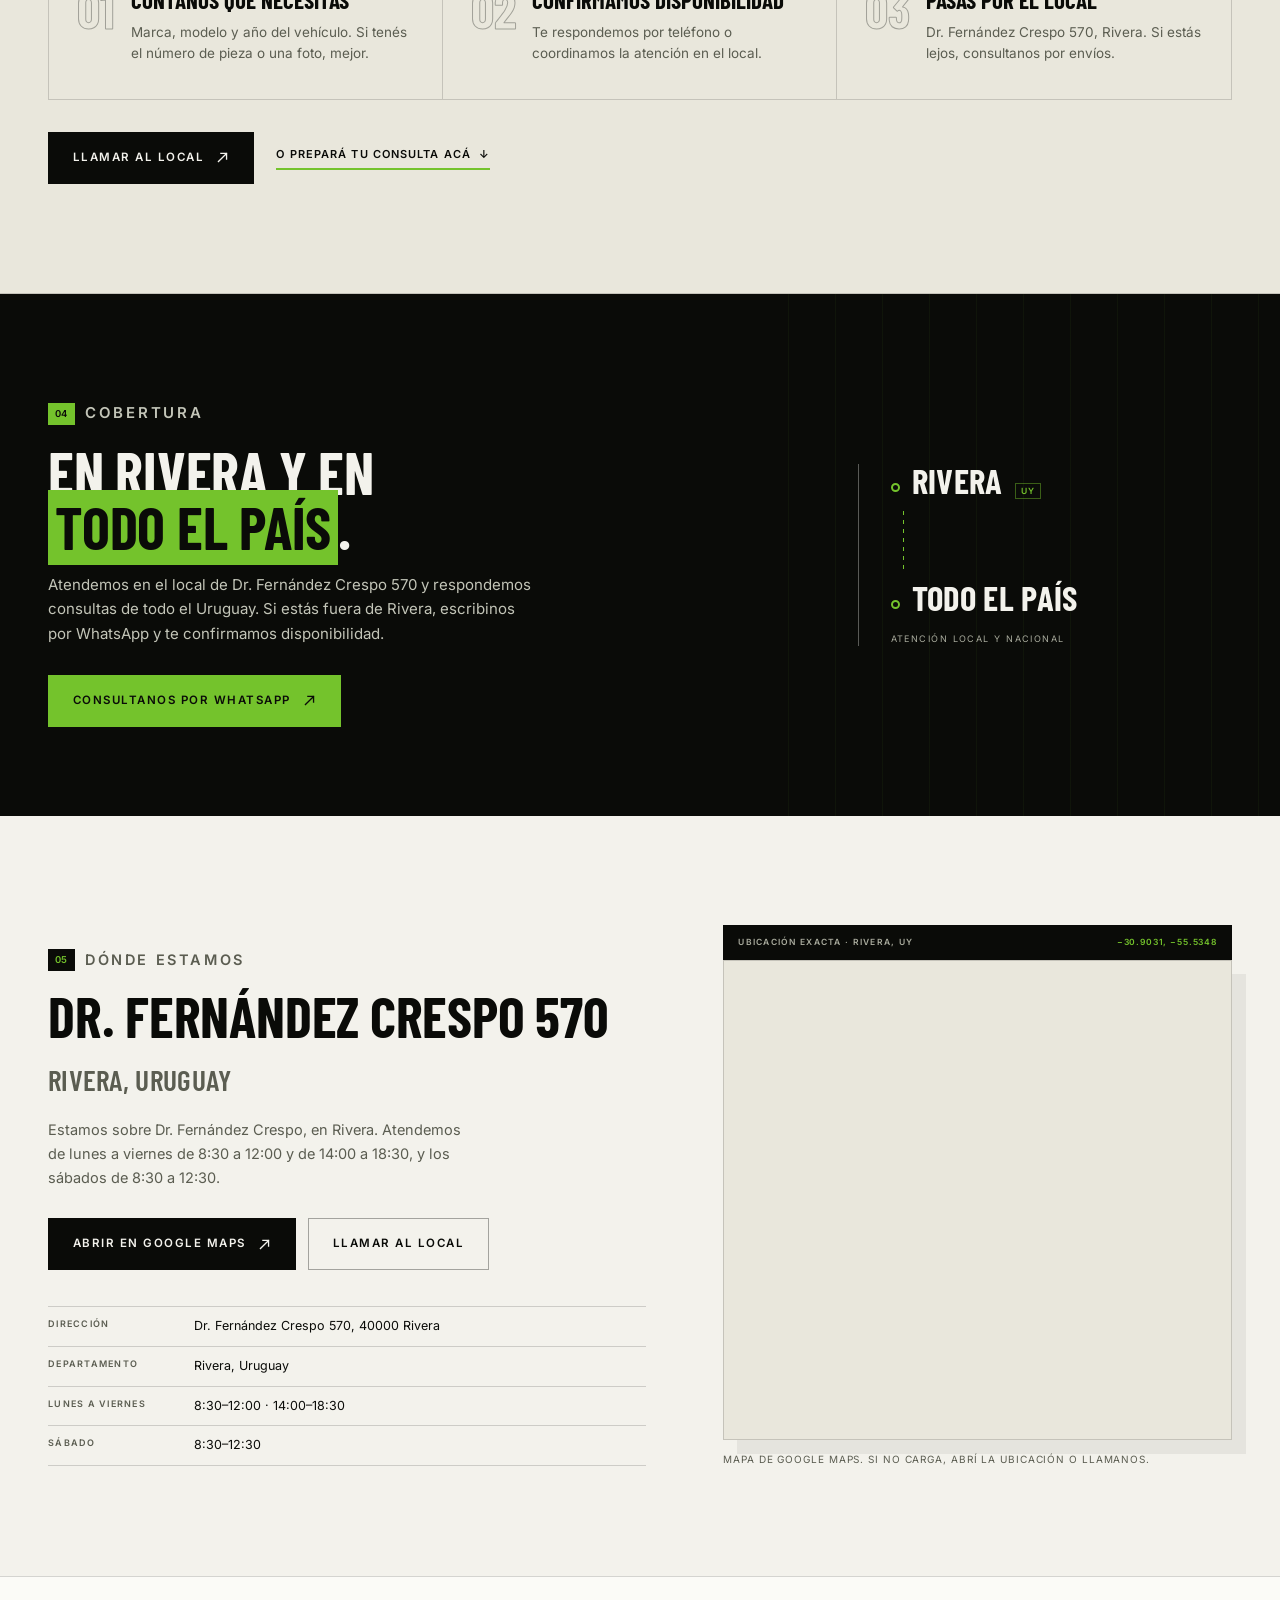
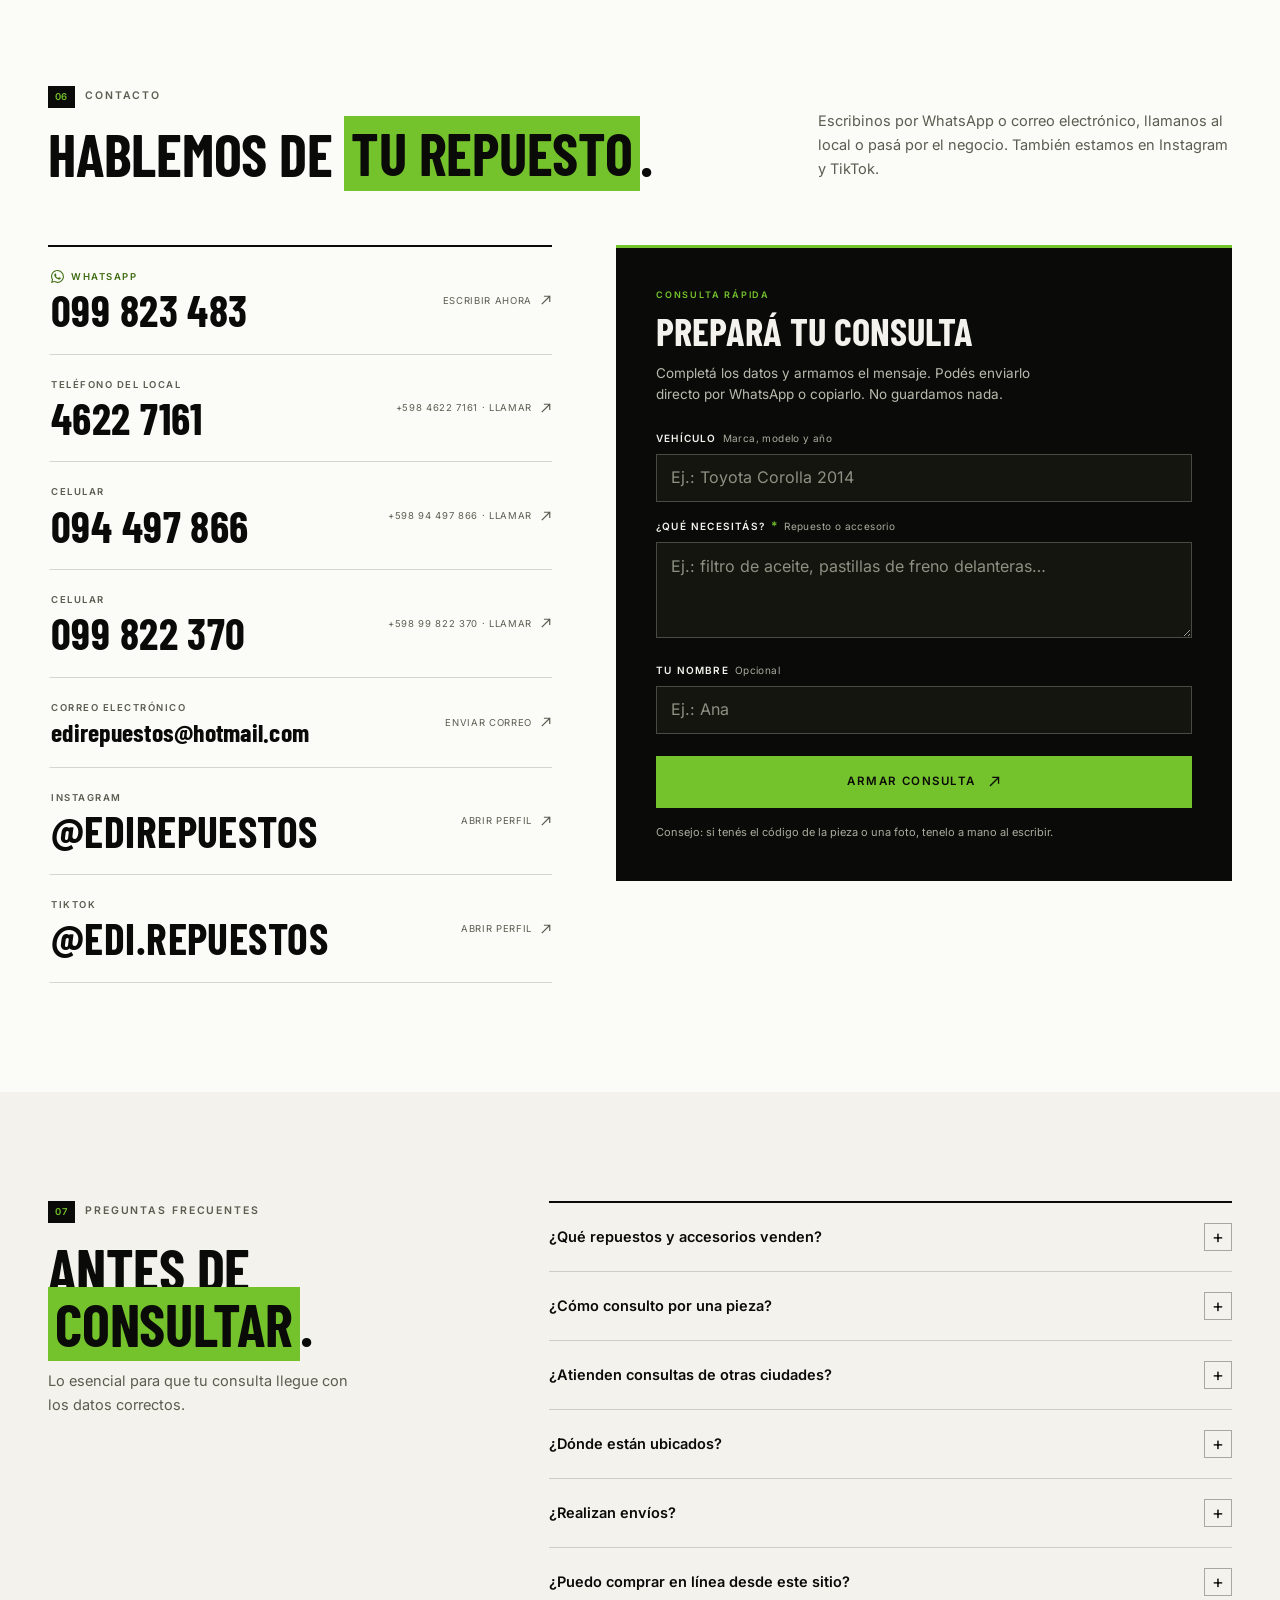
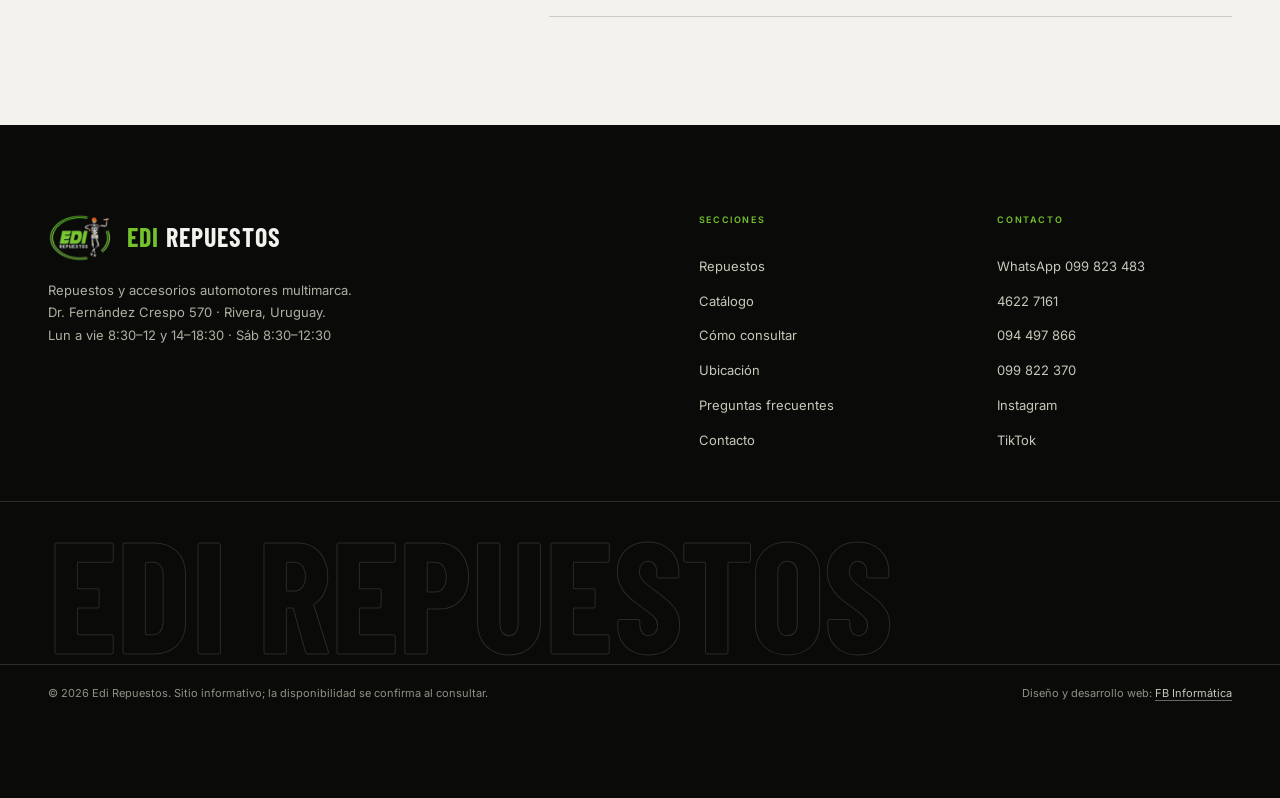
==== commit b2de9b8b: "Enfocar cobertura en Uruguay y completar contacto y SEO" ====
--- a/index.html
+++ b/index.html
@@ -4,11 +4,9 @@
   <meta charset="utf-8">
   <meta name="viewport" content="width=device-width, initial-scale=1">
 
-  <!-- PENDIENTE ANTES DE PUBLICAR: reemplazar https://edirepuestos.com por el dominio definitivo
-       en canonical, Open Graph, JSON-LD, robots.txt y sitemap.xml. -->
   <title>Edi Repuestos | Repuestos Automotores en Rivera, Uruguay</title>
   <meta name="description" content="Repuestos y accesorios multimarca en Rivera. Liqui Moly, herramientas, iluminación LED y más. Dr. Fernández Crespo 570. Consultanos por WhatsApp.">
-  <link rel="canonical" href="https://edirepuestos.com/">
+  <link rel="canonical" href="https://www.edirepuestos.com/">
   <meta name="robots" content="index, follow, max-image-preview:large">
   <meta name="theme-color" content="#0a0b08">
 
@@ -17,15 +15,15 @@
   <meta property="og:locale" content="es_UY">
   <meta property="og:title" content="Edi Repuestos | Repuestos Automotores en Rivera, Uruguay">
   <meta property="og:description" content="Repuestos, lubricantes Liqui Moly, herramientas e iluminación LED en Rivera. Mirá una muestra del catálogo y consultanos por WhatsApp.">
-  <meta property="og:url" content="https://edirepuestos.com/">
-  <meta property="og:image" content="https://edirepuestos.com/assets/img/og-edirepuestos.jpg">
+  <meta property="og:url" content="https://www.edirepuestos.com/">
+  <meta property="og:image" content="https://www.edirepuestos.com/assets/img/og-edirepuestos.jpg">
   <meta property="og:image:width" content="1200">
   <meta property="og:image:height" content="630">
   <meta property="og:image:alt" content="Edi Repuestos, repuestos y accesorios automotores en Rivera, Uruguay">
   <meta name="twitter:card" content="summary_large_image">
   <meta name="twitter:title" content="Edi Repuestos | Repuestos Automotores en Rivera, Uruguay">
   <meta name="twitter:description" content="Repuestos, lubricantes Liqui Moly, herramientas e iluminación LED en Rivera. Una muestra del catálogo, con consulta directa por WhatsApp.">
-  <meta name="twitter:image" content="https://edirepuestos.com/assets/img/og-edirepuestos.jpg">
+  <meta name="twitter:image" content="https://www.edirepuestos.com/assets/img/og-edirepuestos.jpg">
 
   <link rel="icon" href="assets/img/favicon.svg" type="image/svg+xml">
   <link rel="icon" href="assets/img/favicon-32.png" sizes="32x32" type="image/png">
@@ -62,13 +60,14 @@
     "@graph": [
       {
         "@type": "AutoPartsStore",
-        "@id": "https://edirepuestos.com/#local",
+        "@id": "https://www.edirepuestos.com/#local",
         "name": "Edi Repuestos",
         "description": "Tienda de repuestos y accesorios automotores multimarca en Rivera, Uruguay.",
-        "url": "https://edirepuestos.com/",
-        "logo": "https://edirepuestos.com/assets/img/edi-logo-square.png",
-        "image": "https://edirepuestos.com/assets/img/og-edirepuestos.jpg",
+        "url": "https://www.edirepuestos.com/",
+        "logo": "https://www.edirepuestos.com/assets/img/edi-logo-square.png",
+        "image": "https://www.edirepuestos.com/assets/img/og-edirepuestos.jpg",
         "telephone": "+59846227161",
+        "email": "edirepuestos@hotmail.com",
         "contactPoint": [
           {
             "@type": "ContactPoint",
@@ -87,7 +86,7 @@
         },
         "areaServed": [
           { "@type": "City", "name": "Rivera" },
-          { "@type": "City", "name": "Santana do Livramento" }
+          { "@type": "Country", "name": "Uruguay" }
         ],
         "openingHoursSpecification": [
           {
@@ -122,15 +121,15 @@
       },
       {
         "@type": "WebSite",
-        "@id": "https://edirepuestos.com/#sitio",
-        "url": "https://edirepuestos.com/",
+        "@id": "https://www.edirepuestos.com/#sitio",
+        "url": "https://www.edirepuestos.com/",
         "name": "Edi Repuestos",
         "inLanguage": "es-UY",
-        "publisher": { "@id": "https://edirepuestos.com/#local" }
+        "publisher": { "@id": "https://www.edirepuestos.com/#local" }
       },
       {
         "@type": "FAQPage",
-        "@id": "https://edirepuestos.com/#preguntas",
+        "@id": "https://www.edirepuestos.com/#preguntas",
         "mainEntity": [
           {
             "@type": "Question",
@@ -150,10 +149,10 @@
           },
           {
             "@type": "Question",
-            "name": "¿Atienden consultas desde Santana do Livramento?",
+            "name": "¿Atienden consultas de otras ciudades?",
             "acceptedAnswer": {
               "@type": "Answer",
-              "text": "Sí. Atendemos consultas de Rivera y de la región fronteriza con Santana do Livramento. Podés escribirnos por WhatsApp al 099 823 483, llamarnos o hacerlo por Instagram."
+              "text": "Sí. Atendemos en Rivera y respondemos consultas de todo el país. Podés escribirnos por WhatsApp al 099 823 483, llamarnos o hacerlo por Instagram."
             }
           },
           {
@@ -192,7 +191,7 @@
   <header class="site-header" id="top">
     <div class="header-bar">
       <div class="container header-bar-inner">
-        <p>Rivera, Uruguay <span aria-hidden="true">↔</span> Santana do Livramento, Brasil</p>
+        <p>Rivera, Uruguay <span aria-hidden="true">·</span> Atención en todo el país</p>
         <p class="header-bar-hours">
           <span class="header-bar-label">Lun a vie</span> 8:30–12 y 14–18:30
           <span class="header-bar-sep" aria-hidden="true">·</span>
@@ -243,7 +242,7 @@
             <span class="h1-brand">| Edi Repuestos</span>
           </h1>
 
-          <p class="hero-lede">Tu casa de repuestos en Rivera. Repuestos y accesorios multimarca, con atención en el local y consultas desde toda la frontera.</p>
+          <p class="hero-lede">Tu casa de repuestos en Rivera. Repuestos y accesorios multimarca, con atención en el local y consultas desde todo el país.</p>
 
           <div class="hero-actions">
             <a class="btn btn-primary" href="tel:+59846227161">
@@ -334,7 +333,7 @@
       <div class="container hero-strip">
         <span><b>01</b> Repuestos multimarca</span>
         <span><b>02</b> Accesorios para autos</span>
-        <span><b>03</b> Rivera ↔ Santana do Livramento</span>
+        <span><b>03</b> Atención en todo el país</span>
       </div>
     </section>
 
@@ -658,11 +657,11 @@
     <section class="band" aria-labelledby="band-title">
       <div class="container band-grid">
         <div class="band-copy">
-          <p class="kicker kicker--light"><span>04</span> Región fronteriza</p>
-          <h2 id="band-title">Rivera y Santana do Livramento, <span class="mark">más cerca</span>.</h2>
-          <p class="pt-line" lang="pt">Se você procura autopeças ou peças automotivas em Rivera, as consultas da fronteira são bem-vindas.</p>
-          <a class="btn btn-primary" href="tel:+59846227161">
-            Llamar al local
+          <p class="kicker kicker--light"><span>04</span> Cobertura</p>
+          <h2 id="band-title">En Rivera y en <span class="mark">todo el país</span>.</h2>
+          <p>Atendemos en el local de Dr. Fernández Crespo 570 y respondemos consultas de todo el Uruguay. Si estás fuera de Rivera, escribinos por WhatsApp y te confirmamos disponibilidad.</p>
+          <a class="btn btn-primary" href="https://wa.me/59899823483?text=Hola%2C%20vengo%20de%20la%20web%20de%20Edi%20Repuestos.%20Quisiera%20hacer%20una%20consulta." target="_blank" rel="noopener noreferrer">
+            Consultanos por WhatsApp
             <svg class="icon-arrow" viewBox="0 0 16 16" aria-hidden="true"><path d="M3 13 13 3M6 3h7v7" fill="none" stroke="currentColor" stroke-width="1.6" stroke-linecap="square"/></svg>
           </a>
         </div>
@@ -670,8 +669,8 @@
         <div class="route" aria-hidden="true">
           <span class="route-city">Rivera<small>UY</small></span>
           <span class="route-line"><i></i></span>
-          <span class="route-city">Santana do Livramento<small>BR</small></span>
-          <span class="route-note">Frontera · atención local</span>
+          <span class="route-city">Todo el país</span>
+          <span class="route-note">Atención local y nacional</span>
         </div>
       </div>
     </section>
@@ -724,7 +723,7 @@
             <p class="kicker"><span>06</span> Contacto</p>
             <h2 id="contacto-title">Hablemos de <span class="mark">tu repuesto</span>.</h2>
           </div>
-          <p class="section-intro">Escribinos por WhatsApp, llamanos al local o pasá por el negocio. También estamos en Instagram y TikTok.</p>
+          <p class="section-intro">Escribinos por WhatsApp o correo electrónico, llamanos al local o pasá por el negocio. También estamos en Instagram y TikTok.</p>
         </header>
 
         <div class="contact-grid">
@@ -760,6 +759,14 @@
               <span class="channel-label">Celular</span>
               <strong class="channel-value">099 822 370</strong>
               <span class="channel-meta">+598 99 822 370 · Llamar
+                <svg class="icon-arrow" viewBox="0 0 16 16" aria-hidden="true"><path d="M3 13 13 3M6 3h7v7" fill="none" stroke="currentColor" stroke-width="1.6" stroke-linecap="square"/></svg>
+              </span>
+            </a>
+
+            <a class="channel channel--email" href="mailto:edirepuestos@hotmail.com">
+              <span class="channel-label">Correo electrónico</span>
+              <strong class="channel-value">edirepuestos@hotmail.com</strong>
+              <span class="channel-meta">Enviar correo
                 <svg class="icon-arrow" viewBox="0 0 16 16" aria-hidden="true"><path d="M3 13 13 3M6 3h7v7" fill="none" stroke="currentColor" stroke-width="1.6" stroke-linecap="square"/></svg>
               </span>
             </a>
@@ -849,8 +856,8 @@
           </details>
 
           <details>
-            <summary><span>¿Atienden consultas desde Santana do Livramento?</span><span class="faq-icon" aria-hidden="true">+</span></summary>
-            <p>Sí. Atendemos consultas de Rivera y de la región fronteriza con Santana do Livramento. Podés llamarnos o escribirnos por <a href="https://www.instagram.com/edirepuestos/" target="_blank" rel="noopener noreferrer">Instagram</a>.</p>
+            <summary><span>¿Atienden consultas de otras ciudades?</span><span class="faq-icon" aria-hidden="true">+</span></summary>
+            <p>Sí. Atendemos en Rivera y respondemos consultas de todo el país. Podés escribirnos por WhatsApp al 099 823 483, llamarnos o hacerlo por <a href="https://www.instagram.com/edirepuestos/" target="_blank" rel="noopener noreferrer">Instagram</a>.</p>
           </details>
 
           <details>
--- a/assets/css/styles.css
+++ b/assets/css/styles.css
@@ -1408,7 +1408,7 @@
 }
 
 /* --------------------------------------------------------------------------
-   Banda fronteriza
+   Banda de cobertura nacional
    -------------------------------------------------------------------------- */
 
 .band {
@@ -1455,15 +1455,6 @@
   line-height: 1.65;
 }
 
-.band .pt-line {
-  margin-top: 20px;
-  padding-left: 14px;
-  border-left: 2px solid var(--lime);
-  color: var(--lime);
-  font-size: 13.5px;
-  line-height: 1.6;
-}
-
 .band .btn {
   margin-top: 28px;
 }
@@ -1704,6 +1695,12 @@
   letter-spacing: 0.01em;
   line-height: 1;
   text-transform: uppercase;
+}
+
+.channel--email .channel-value {
+  font-size: clamp(1.25rem, 2vw, 1.75rem);
+  text-transform: none;
+  overflow-wrap: anywhere;
 }
 
 .channel-meta {
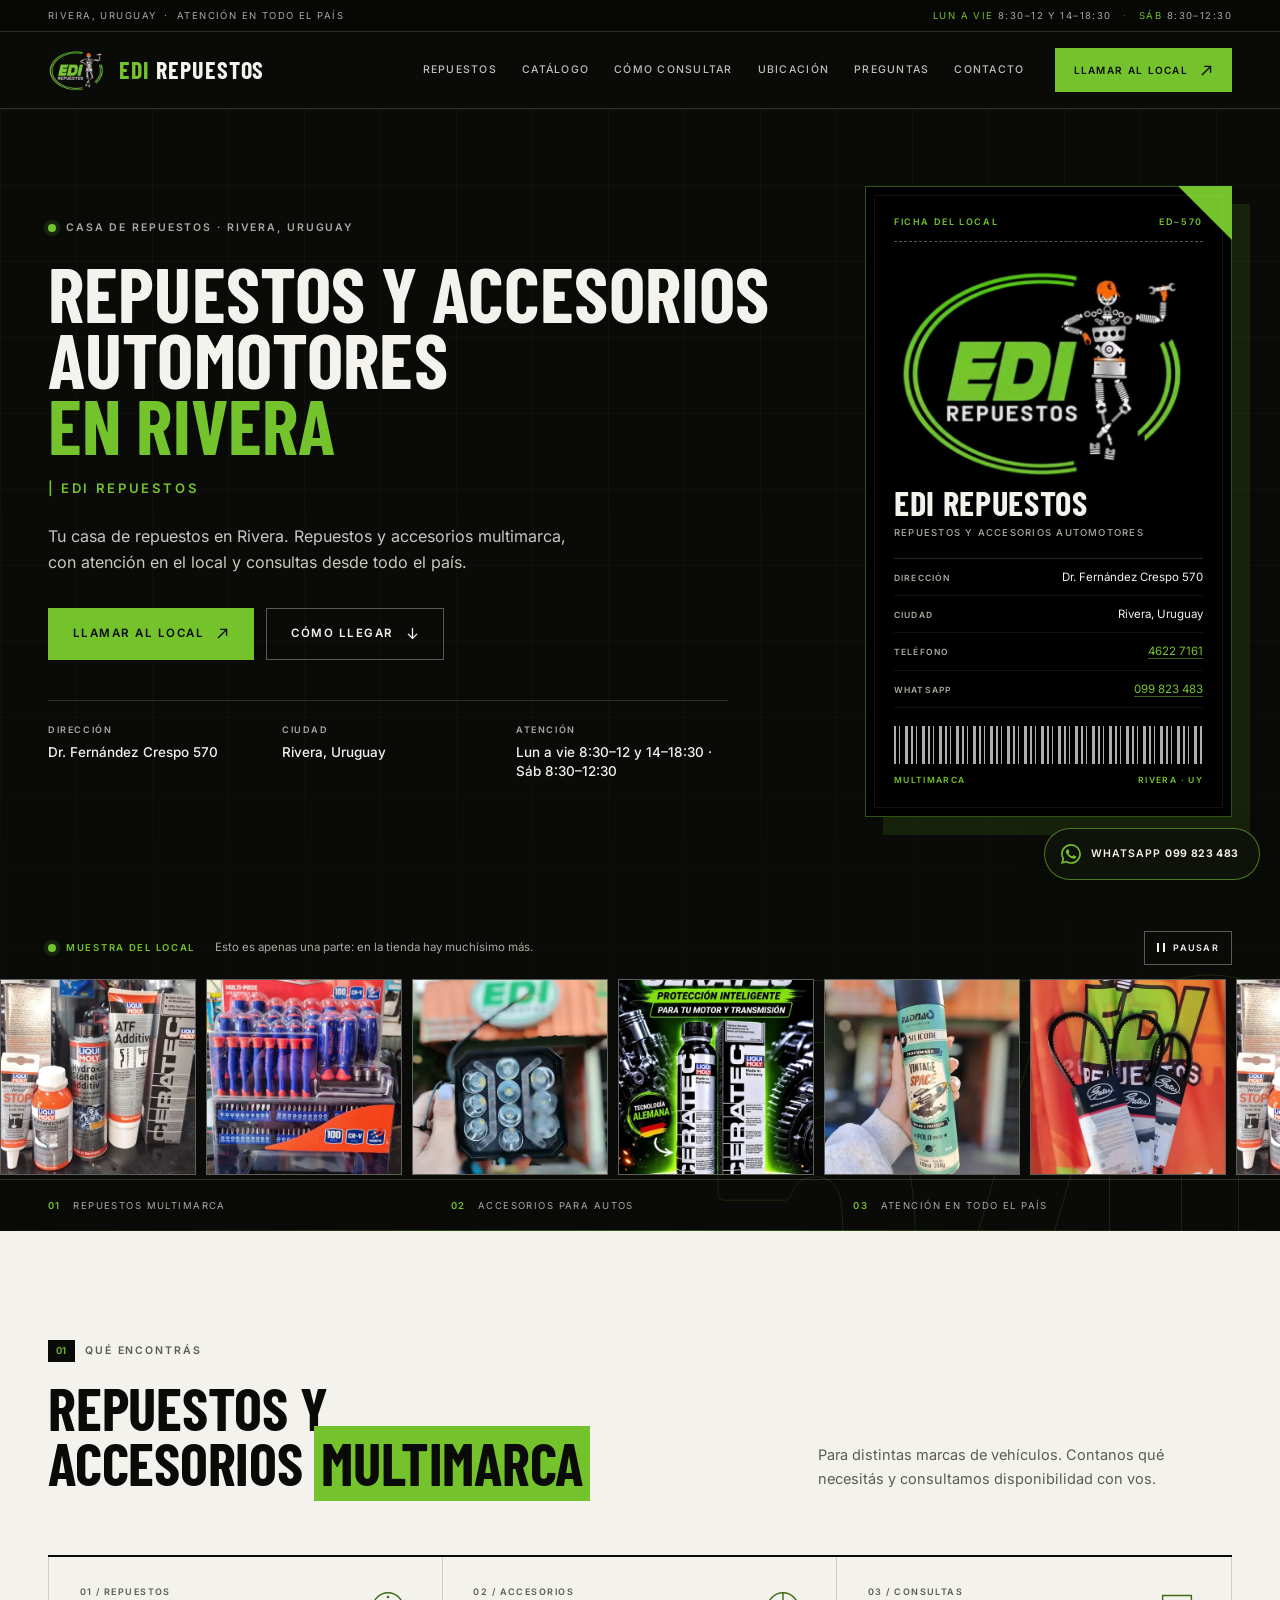
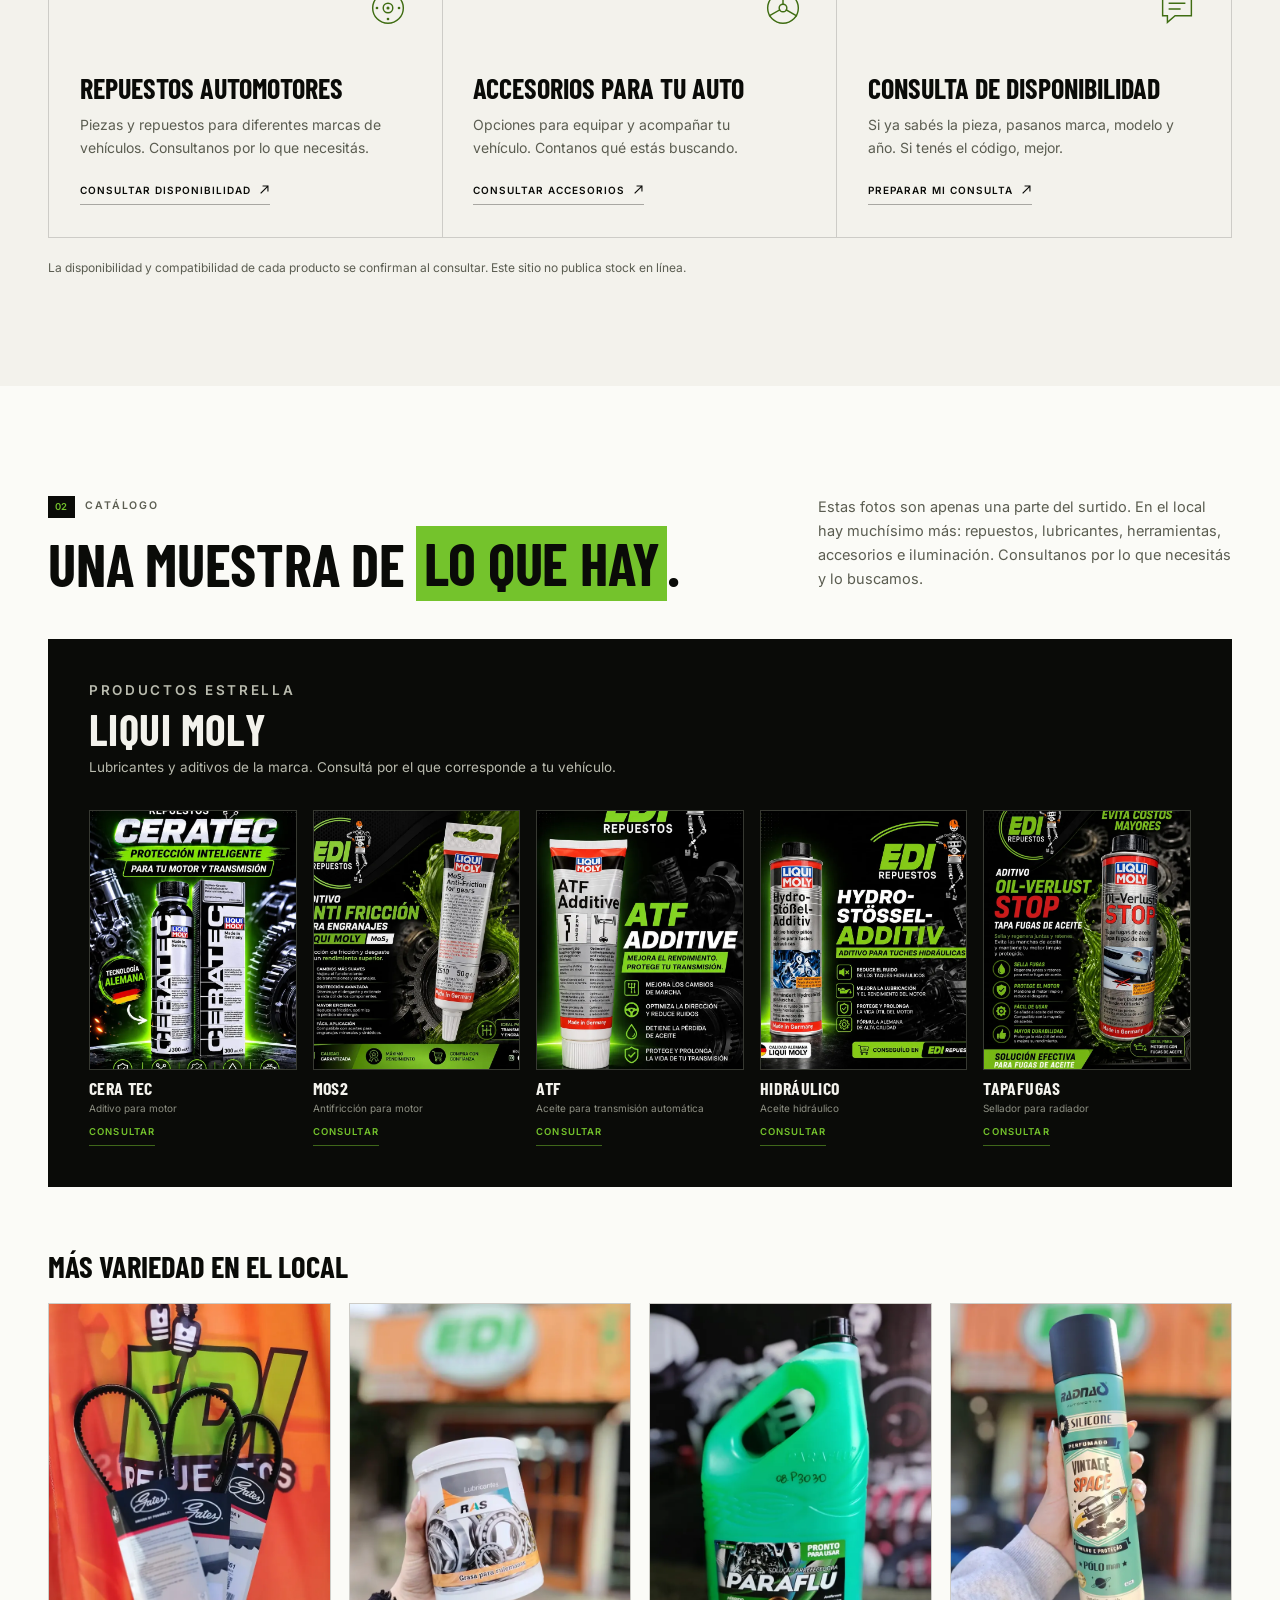
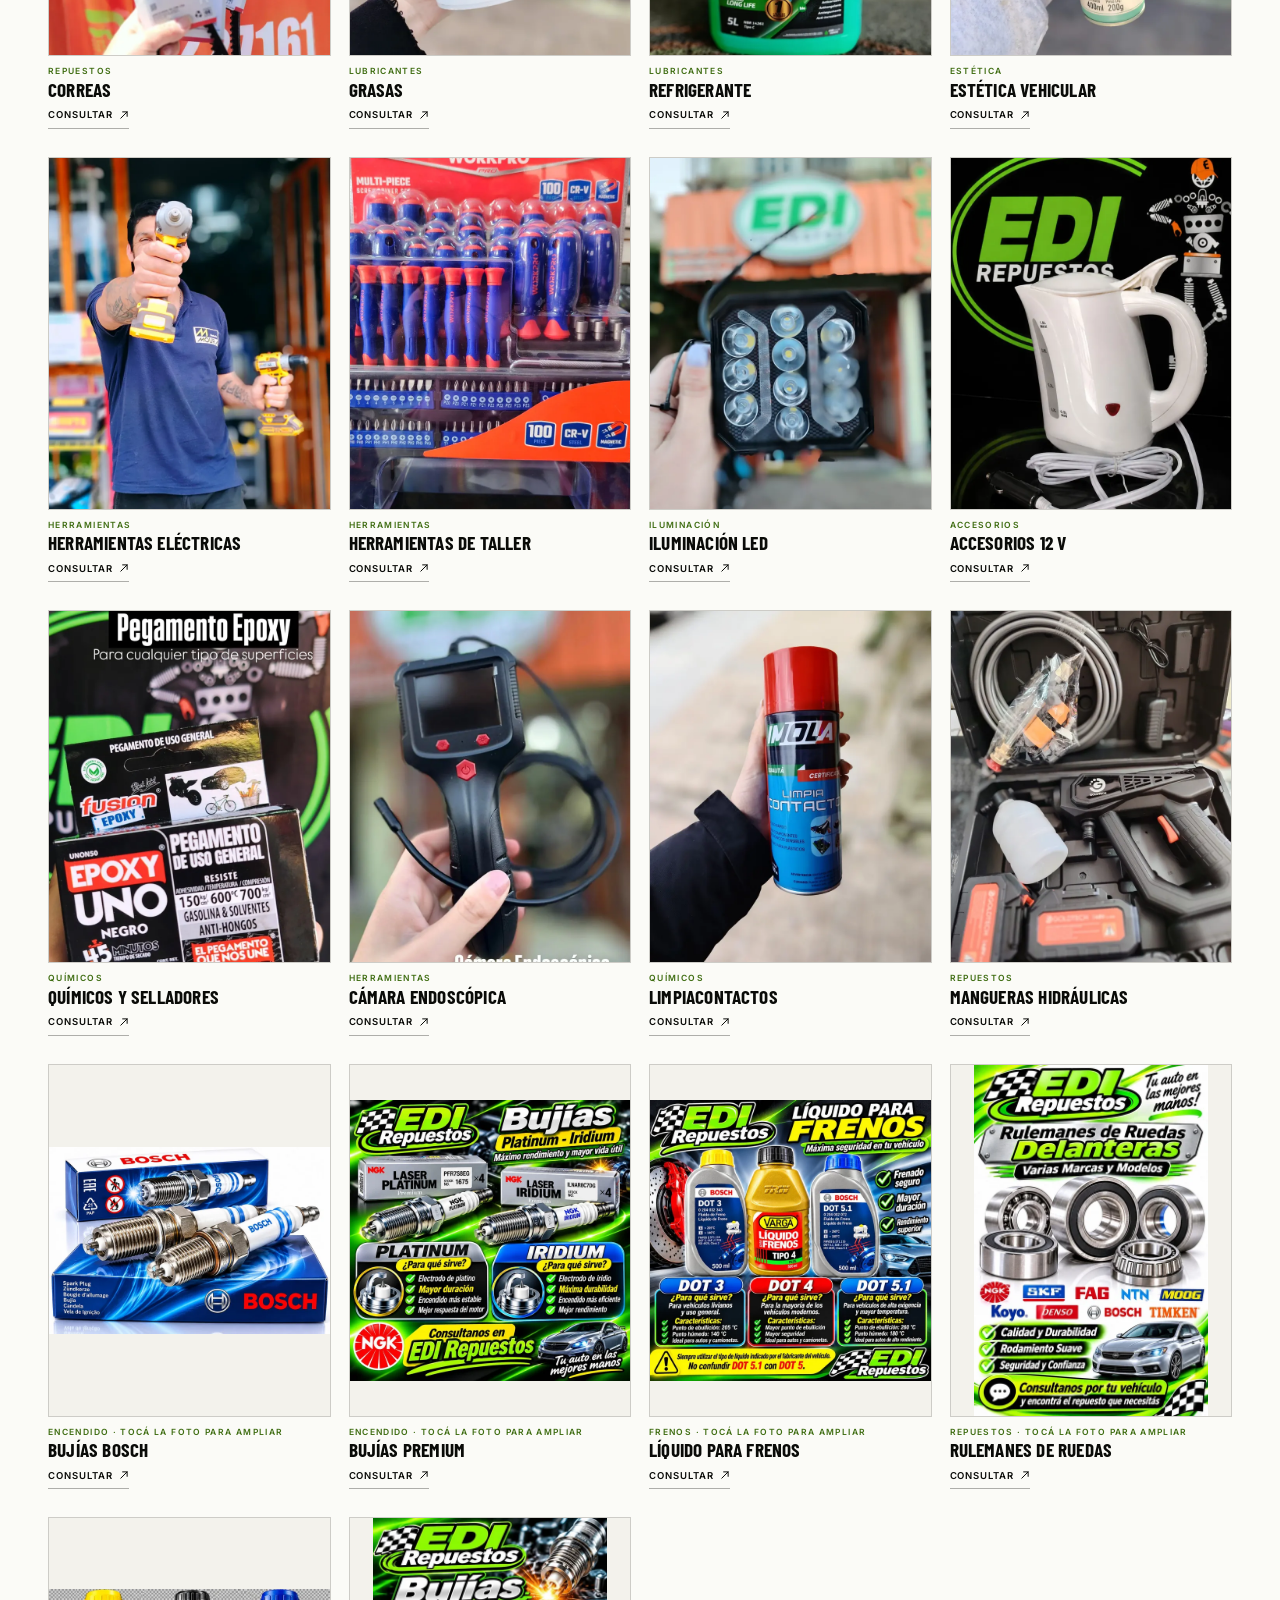
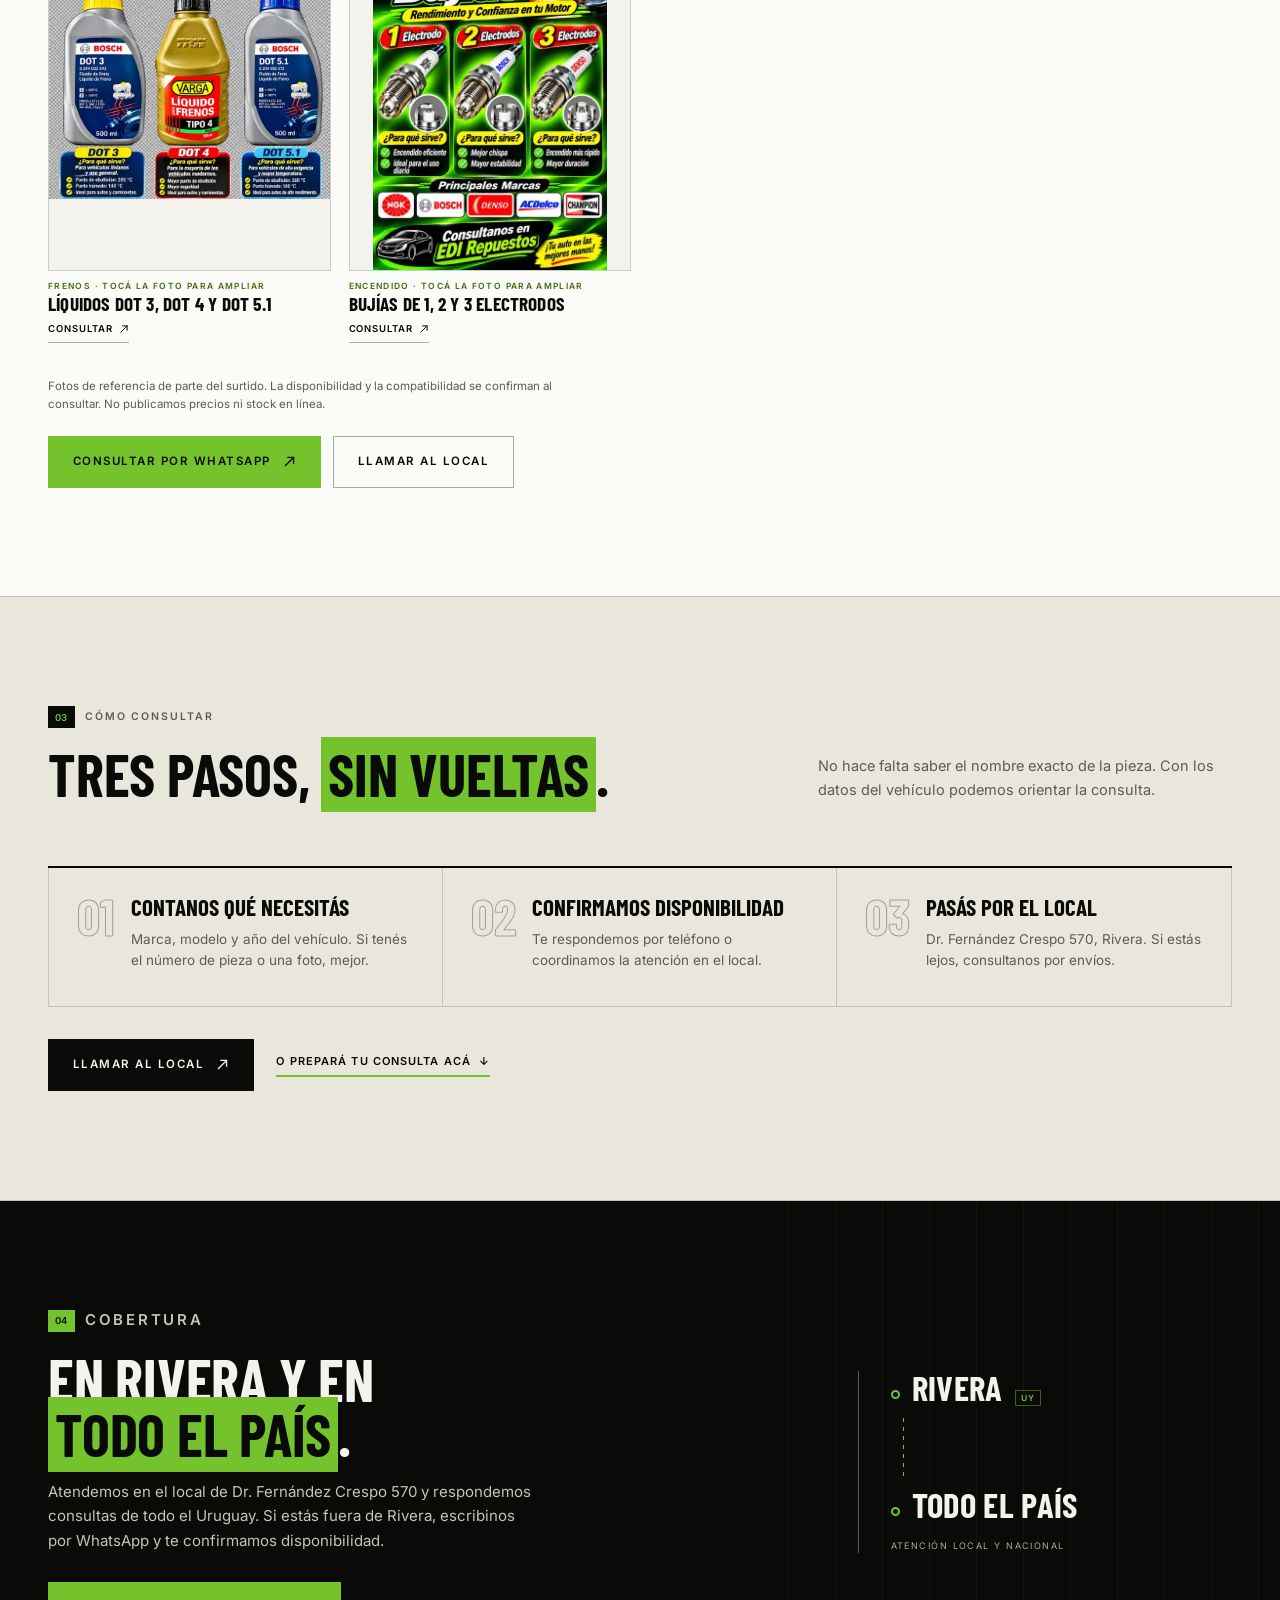
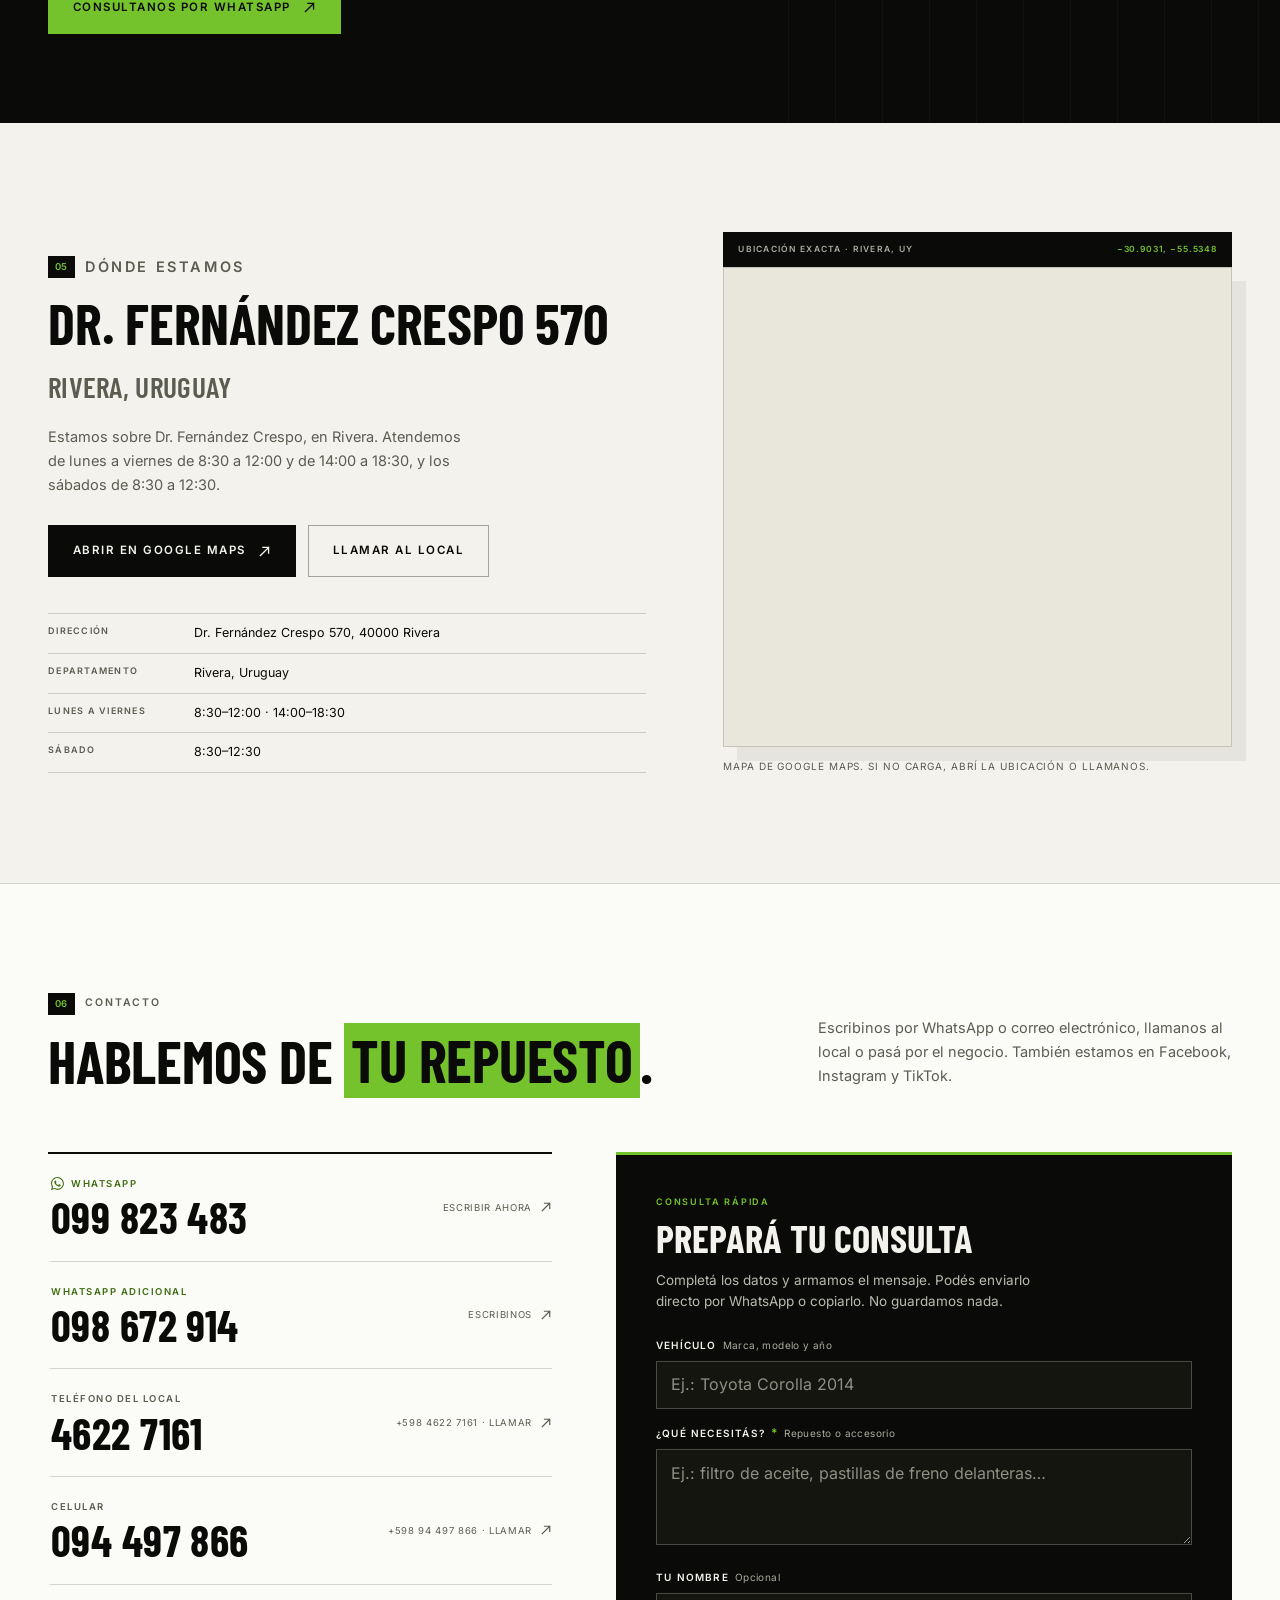
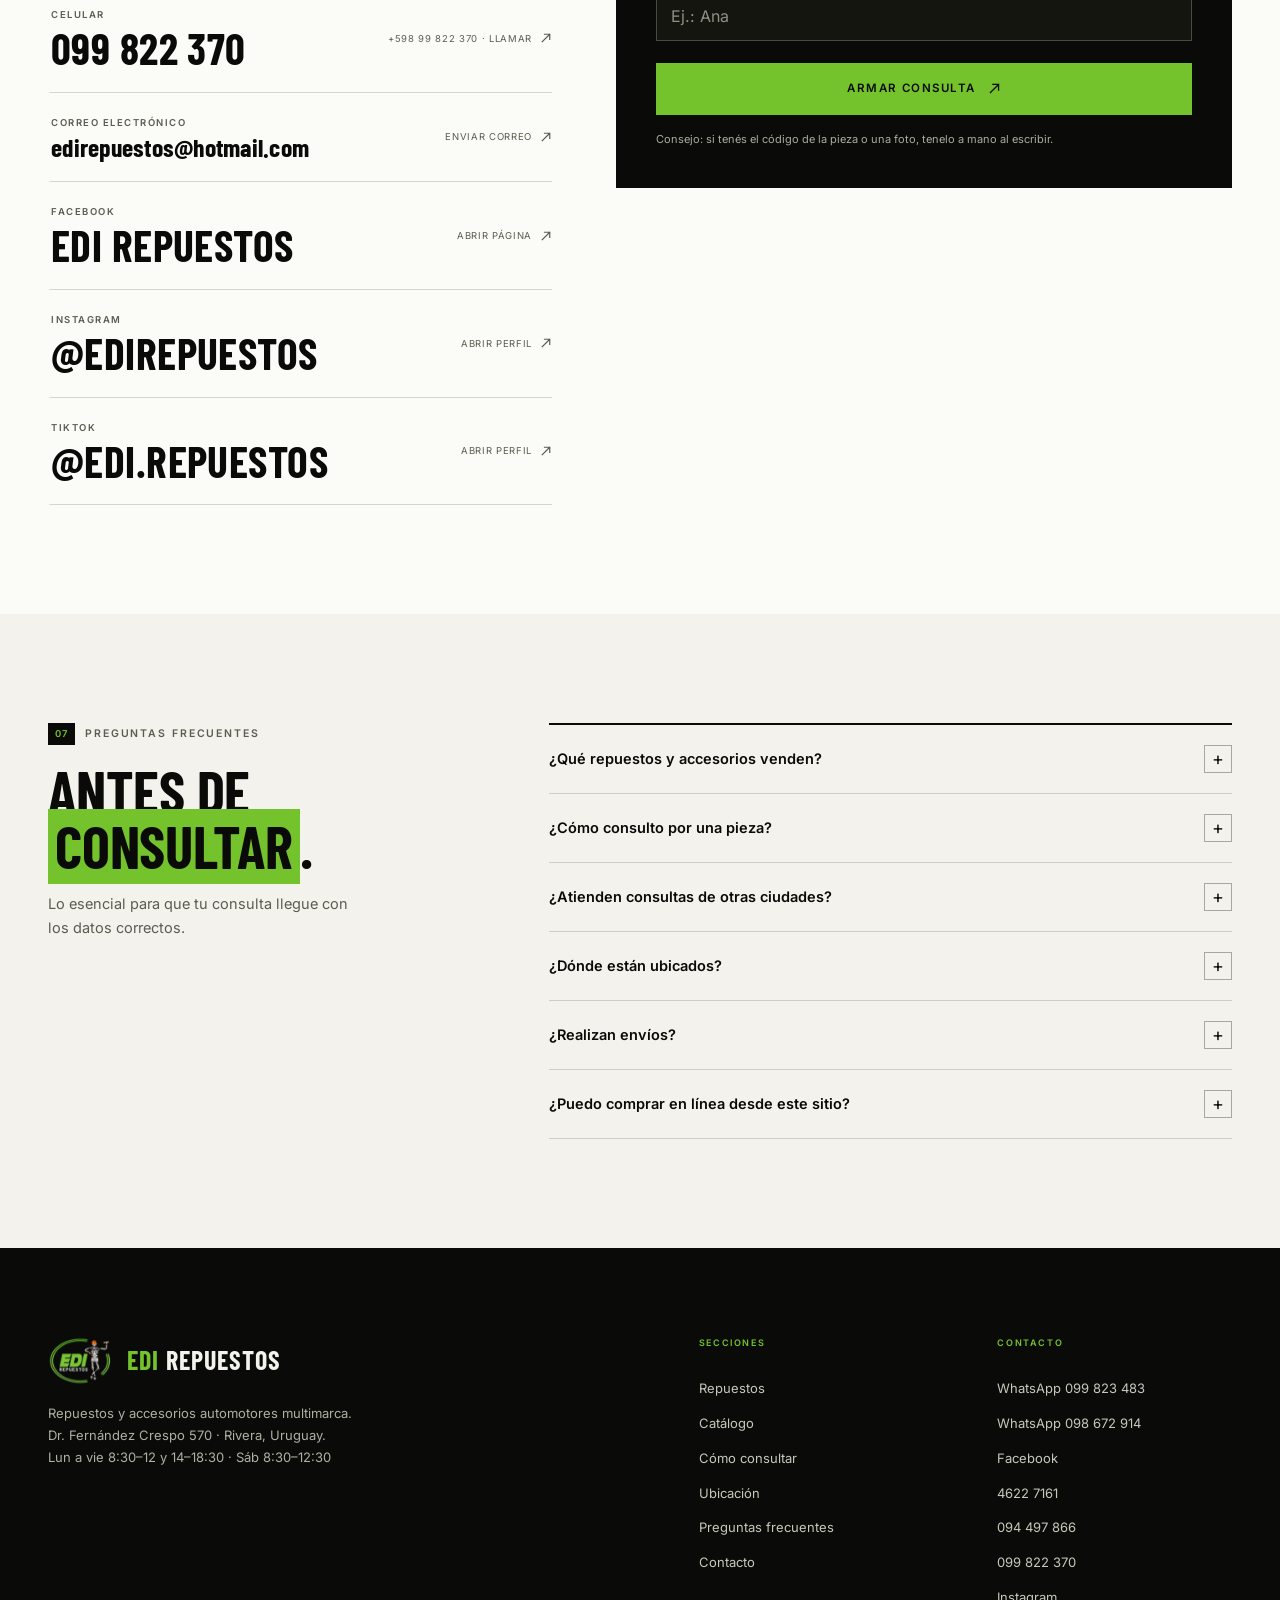
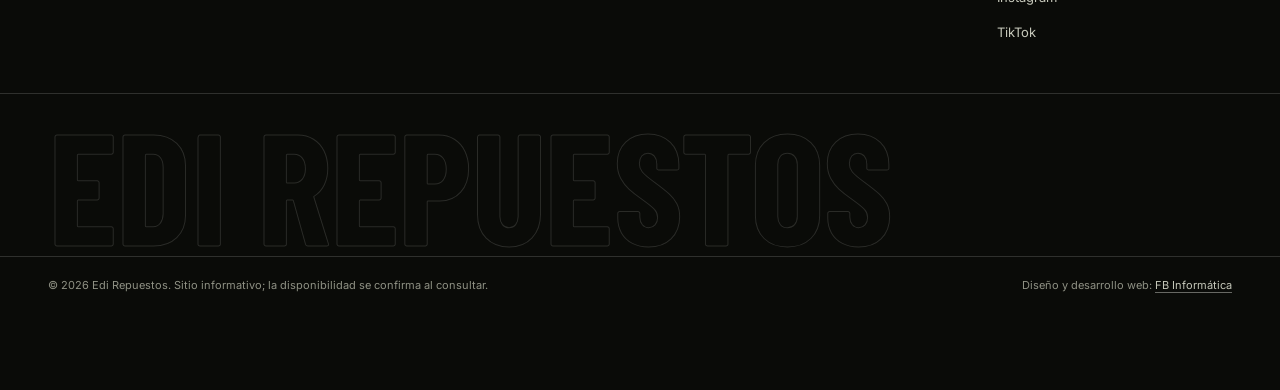
==== commit fdb99562: "Agregar fotos de productos, Facebook y WhatsApp adicional" ====
--- a/index.html
+++ b/index.html
@@ -74,6 +74,13 @@
             "contactType": "sales",
             "telephone": "+59899823483",
             "availableLanguage": ["es", "pt"]
+          },
+          {
+            "@type": "ContactPoint",
+            "contactType": "sales",
+            "telephone": "+59898672914",
+            "url": "https://wa.me/59898672914",
+            "availableLanguage": ["es"]
           }
         ],
         "address": {
@@ -110,7 +117,8 @@
         ],
         "sameAs": [
           "https://www.instagram.com/edirepuestos/",
-          "https://www.tiktok.com/@edi.repuestos"
+          "https://www.tiktok.com/@edi.repuestos",
+          "https://www.facebook.com/share/1EXBayxRCW/?mibextid=wwXIfr"
         ],
         "hasMap": "https://www.google.com/maps/place/Edi+Repuestos/@-30.90309,-55.5351362,19z/data=!4m6!3m5!1s0x95a9ff2d2af20ed5:0x6f6b1f5be98f7fb8!8m2!3d-30.9030643!4d-55.534799!16s%2Fg%2F11j495sxrj?entry=ttu&g_ep=EgoyMDI2MTExMC4wIKXMDSoASAFQAw%3D%3D",
         "geo": {
@@ -596,6 +604,78 @@
                 </figcaption>
               </figure>
             </li>
+            <li class="catalog-card catalog-card--complete">
+              <figure>
+                <a href="assets/img/productos/bujias-bosch-ampliada.webp" target="_blank" rel="noopener noreferrer" aria-label="Ver imagen ampliada: Bujías Bosch (abre en otra pestaña)">
+                  <img src="assets/img/productos/bujias-bosch-720.webp" alt="Bujías Bosch en Edi Repuestos, Rivera" width="720" height="480" loading="lazy" decoding="async">
+                </a>
+                <figcaption>
+                  <span class="catalog-cat">Encendido · Tocá la foto para ampliar</span>
+                  <span class="catalog-name">Bujías Bosch</span>
+                  <a class="catalog-link" href="https://wa.me/59899823483?text=Hola%2C%20vengo%20de%20la%20web%20de%20Edi%20Repuestos.%20Quisiera%20consultar%20por%20buj%C3%ADas%20bosch." target="_blank" rel="noopener noreferrer" aria-label="Consultar por Bujías Bosch por WhatsApp">Consultar <svg class="icon-arrow" viewBox="0 0 16 16" aria-hidden="true"><path d="M3 13 13 3M6 3h7v7" fill="none" stroke="currentColor" stroke-width="1.6" stroke-linecap="square"/></svg></a>
+                </figcaption>
+              </figure>
+            </li>
+            <li class="catalog-card catalog-card--complete">
+              <figure>
+                <a href="assets/img/productos/bujias-premium-ampliada.webp" target="_blank" rel="noopener noreferrer" aria-label="Ver imagen ampliada: Bujías premium (abre en otra pestaña)">
+                  <img src="assets/img/productos/bujias-premium-720.webp" alt="Bujías premium en Edi Repuestos, Rivera" width="720" height="720" loading="lazy" decoding="async">
+                </a>
+                <figcaption>
+                  <span class="catalog-cat">Encendido · Tocá la foto para ampliar</span>
+                  <span class="catalog-name">Bujías premium</span>
+                  <a class="catalog-link" href="https://wa.me/59899823483?text=Hola%2C%20vengo%20de%20la%20web%20de%20Edi%20Repuestos.%20Quisiera%20consultar%20por%20buj%C3%ADas%20premium." target="_blank" rel="noopener noreferrer" aria-label="Consultar por Bujías premium por WhatsApp">Consultar <svg class="icon-arrow" viewBox="0 0 16 16" aria-hidden="true"><path d="M3 13 13 3M6 3h7v7" fill="none" stroke="currentColor" stroke-width="1.6" stroke-linecap="square"/></svg></a>
+                </figcaption>
+              </figure>
+            </li>
+            <li class="catalog-card catalog-card--complete">
+              <figure>
+                <a href="assets/img/productos/liquido-frenos-ampliada.webp" target="_blank" rel="noopener noreferrer" aria-label="Ver imagen ampliada: Líquido para frenos (abre en otra pestaña)">
+                  <img src="assets/img/productos/liquido-frenos-720.webp" alt="Líquido para frenos en Edi Repuestos, Rivera" width="720" height="720" loading="lazy" decoding="async">
+                </a>
+                <figcaption>
+                  <span class="catalog-cat">Frenos · Tocá la foto para ampliar</span>
+                  <span class="catalog-name">Líquido para frenos</span>
+                  <a class="catalog-link" href="https://wa.me/59899823483?text=Hola%2C%20vengo%20de%20la%20web%20de%20Edi%20Repuestos.%20Quisiera%20consultar%20por%20l%C3%ADquido%20para%20frenos." target="_blank" rel="noopener noreferrer" aria-label="Consultar por Líquido para frenos por WhatsApp">Consultar <svg class="icon-arrow" viewBox="0 0 16 16" aria-hidden="true"><path d="M3 13 13 3M6 3h7v7" fill="none" stroke="currentColor" stroke-width="1.6" stroke-linecap="square"/></svg></a>
+                </figcaption>
+              </figure>
+            </li>
+            <li class="catalog-card catalog-card--complete">
+              <figure>
+                <a href="assets/img/productos/rulemanes-ampliada.webp" target="_blank" rel="noopener noreferrer" aria-label="Ver imagen ampliada: Rulemanes de ruedas (abre en otra pestaña)">
+                  <img src="assets/img/productos/rulemanes-720.webp" alt="Rulemanes de ruedas en Edi Repuestos, Rivera" width="480" height="720" loading="lazy" decoding="async">
+                </a>
+                <figcaption>
+                  <span class="catalog-cat">Repuestos · Tocá la foto para ampliar</span>
+                  <span class="catalog-name">Rulemanes de ruedas</span>
+                  <a class="catalog-link" href="https://wa.me/59899823483?text=Hola%2C%20vengo%20de%20la%20web%20de%20Edi%20Repuestos.%20Quisiera%20consultar%20por%20rulemanes%20de%20ruedas." target="_blank" rel="noopener noreferrer" aria-label="Consultar por Rulemanes de ruedas por WhatsApp">Consultar <svg class="icon-arrow" viewBox="0 0 16 16" aria-hidden="true"><path d="M3 13 13 3M6 3h7v7" fill="none" stroke="currentColor" stroke-width="1.6" stroke-linecap="square"/></svg></a>
+                </figcaption>
+              </figure>
+            </li>
+            <li class="catalog-card catalog-card--complete">
+              <figure>
+                <a href="assets/img/productos/liquido-frenos-tipos-ampliada.webp" target="_blank" rel="noopener noreferrer" aria-label="Ver imagen ampliada: Líquidos DOT 3, DOT 4 y DOT 5.1 (abre en otra pestaña)">
+                  <img src="assets/img/productos/liquido-frenos-tipos-720.webp" alt="Líquidos DOT 3, DOT 4 y DOT 5.1 en Edi Repuestos, Rivera" width="720" height="540" loading="lazy" decoding="async">
+                </a>
+                <figcaption>
+                  <span class="catalog-cat">Frenos · Tocá la foto para ampliar</span>
+                  <span class="catalog-name">Líquidos DOT 3, DOT 4 y DOT 5.1</span>
+                  <a class="catalog-link" href="https://wa.me/59899823483?text=Hola%2C%20vengo%20de%20la%20web%20de%20Edi%20Repuestos.%20Quisiera%20consultar%20por%20l%C3%ADquidos%20dot%203%2C%20dot%204%20y%20dot%205.1." target="_blank" rel="noopener noreferrer" aria-label="Consultar por Líquidos DOT 3, DOT 4 y DOT 5.1 por WhatsApp">Consultar <svg class="icon-arrow" viewBox="0 0 16 16" aria-hidden="true"><path d="M3 13 13 3M6 3h7v7" fill="none" stroke="currentColor" stroke-width="1.6" stroke-linecap="square"/></svg></a>
+                </figcaption>
+              </figure>
+            </li>
+            <li class="catalog-card catalog-card--complete">
+              <figure>
+                <a href="assets/img/productos/bujias-electrodos-ampliada.webp" target="_blank" rel="noopener noreferrer" aria-label="Ver imagen ampliada: Bujías de 1, 2 y 3 electrodos (abre en otra pestaña)">
+                  <img src="assets/img/productos/bujias-electrodos-720.webp" alt="Bujías de 1, 2 y 3 electrodos en Edi Repuestos, Rivera" width="480" height="720" loading="lazy" decoding="async">
+                </a>
+                <figcaption>
+                  <span class="catalog-cat">Encendido · Tocá la foto para ampliar</span>
+                  <span class="catalog-name">Bujías de 1, 2 y 3 electrodos</span>
+                  <a class="catalog-link" href="https://wa.me/59899823483?text=Hola%2C%20vengo%20de%20la%20web%20de%20Edi%20Repuestos.%20Quisiera%20consultar%20por%20buj%C3%ADas%20de%201%2C%202%20y%203%20electrodos." target="_blank" rel="noopener noreferrer" aria-label="Consultar por Bujías de 1, 2 y 3 electrodos por WhatsApp">Consultar <svg class="icon-arrow" viewBox="0 0 16 16" aria-hidden="true"><path d="M3 13 13 3M6 3h7v7" fill="none" stroke="currentColor" stroke-width="1.6" stroke-linecap="square"/></svg></a>
+                </figcaption>
+              </figure>
+            </li>
         </ul>
 
         <p class="catalog-note">Fotos de referencia de parte del surtido. La disponibilidad y la compatibilidad se confirman al consultar. No publicamos precios ni stock en línea.</p>
@@ -723,7 +803,7 @@
             <p class="kicker"><span>06</span> Contacto</p>
             <h2 id="contacto-title">Hablemos de <span class="mark">tu repuesto</span>.</h2>
           </div>
-          <p class="section-intro">Escribinos por WhatsApp o correo electrónico, llamanos al local o pasá por el negocio. También estamos en Instagram y TikTok.</p>
+          <p class="section-intro">Escribinos por WhatsApp o correo electrónico, llamanos al local o pasá por el negocio. También estamos en Facebook, Instagram y TikTok.</p>
         </header>
 
         <div class="contact-grid">
@@ -739,6 +819,12 @@
               </span>
             </a>
 
+            <a class="channel channel--wa" href="https://wa.me/59898672914" target="_blank" rel="noopener noreferrer">
+              <span class="channel-label">WhatsApp adicional</span>
+              <strong class="channel-value">098 672 914</strong>
+              <span class="channel-meta">Escribinos <svg class="icon-arrow" viewBox="0 0 16 16" aria-hidden="true"><path d="M3 13 13 3M6 3h7v7" fill="none" stroke="currentColor" stroke-width="1.6" stroke-linecap="square"/></svg></span>
+            </a>
+
             <a class="channel" href="tel:+59846227161">
               <span class="channel-label">Teléfono del local</span>
               <strong class="channel-value">4622 7161</strong>
@@ -769,6 +855,12 @@
               <span class="channel-meta">Enviar correo
                 <svg class="icon-arrow" viewBox="0 0 16 16" aria-hidden="true"><path d="M3 13 13 3M6 3h7v7" fill="none" stroke="currentColor" stroke-width="1.6" stroke-linecap="square"/></svg>
               </span>
+            </a>
+
+            <a class="channel" href="https://www.facebook.com/share/1EXBayxRCW/?mibextid=wwXIfr" target="_blank" rel="noopener noreferrer">
+              <span class="channel-label">Facebook</span>
+              <strong class="channel-value">Edi Repuestos</strong>
+              <span class="channel-meta">Abrir página <svg class="icon-arrow" viewBox="0 0 16 16" aria-hidden="true"><path d="M3 13 13 3M6 3h7v7" fill="none" stroke="currentColor" stroke-width="1.6" stroke-linecap="square"/></svg></span>
             </a>
 
             <a class="channel" href="https://www.instagram.com/edirepuestos/" target="_blank" rel="noopener noreferrer">
@@ -902,6 +994,8 @@
       <div class="footer-contact">
         <p class="footer-title">Contacto</p>
         <a href="https://wa.me/59899823483" target="_blank" rel="noopener noreferrer">WhatsApp 099 823 483</a>
+        <a href="https://wa.me/59898672914" target="_blank" rel="noopener noreferrer">WhatsApp 098 672 914</a>
+        <a href="https://www.facebook.com/share/1EXBayxRCW/?mibextid=wwXIfr" target="_blank" rel="noopener noreferrer">Facebook</a>
         <a href="tel:+59846227161">4622 7161</a>
         <a href="tel:+59894497866">094 497 866</a>
         <a href="tel:+59899822370">099 822 370</a>
--- a/assets/css/styles.css
+++ b/assets/css/styles.css
@@ -1265,6 +1265,10 @@
   transition: transform 0.25s var(--ease), box-shadow 0.25s var(--ease);
 }
 
+.catalog-card--complete img {
+  object-fit: contain;
+}
+
 .catalog-card:hover img {
   transform: translateY(-3px);
   box-shadow: 10px 10px 0 rgba(10, 11, 8, 0.07);
